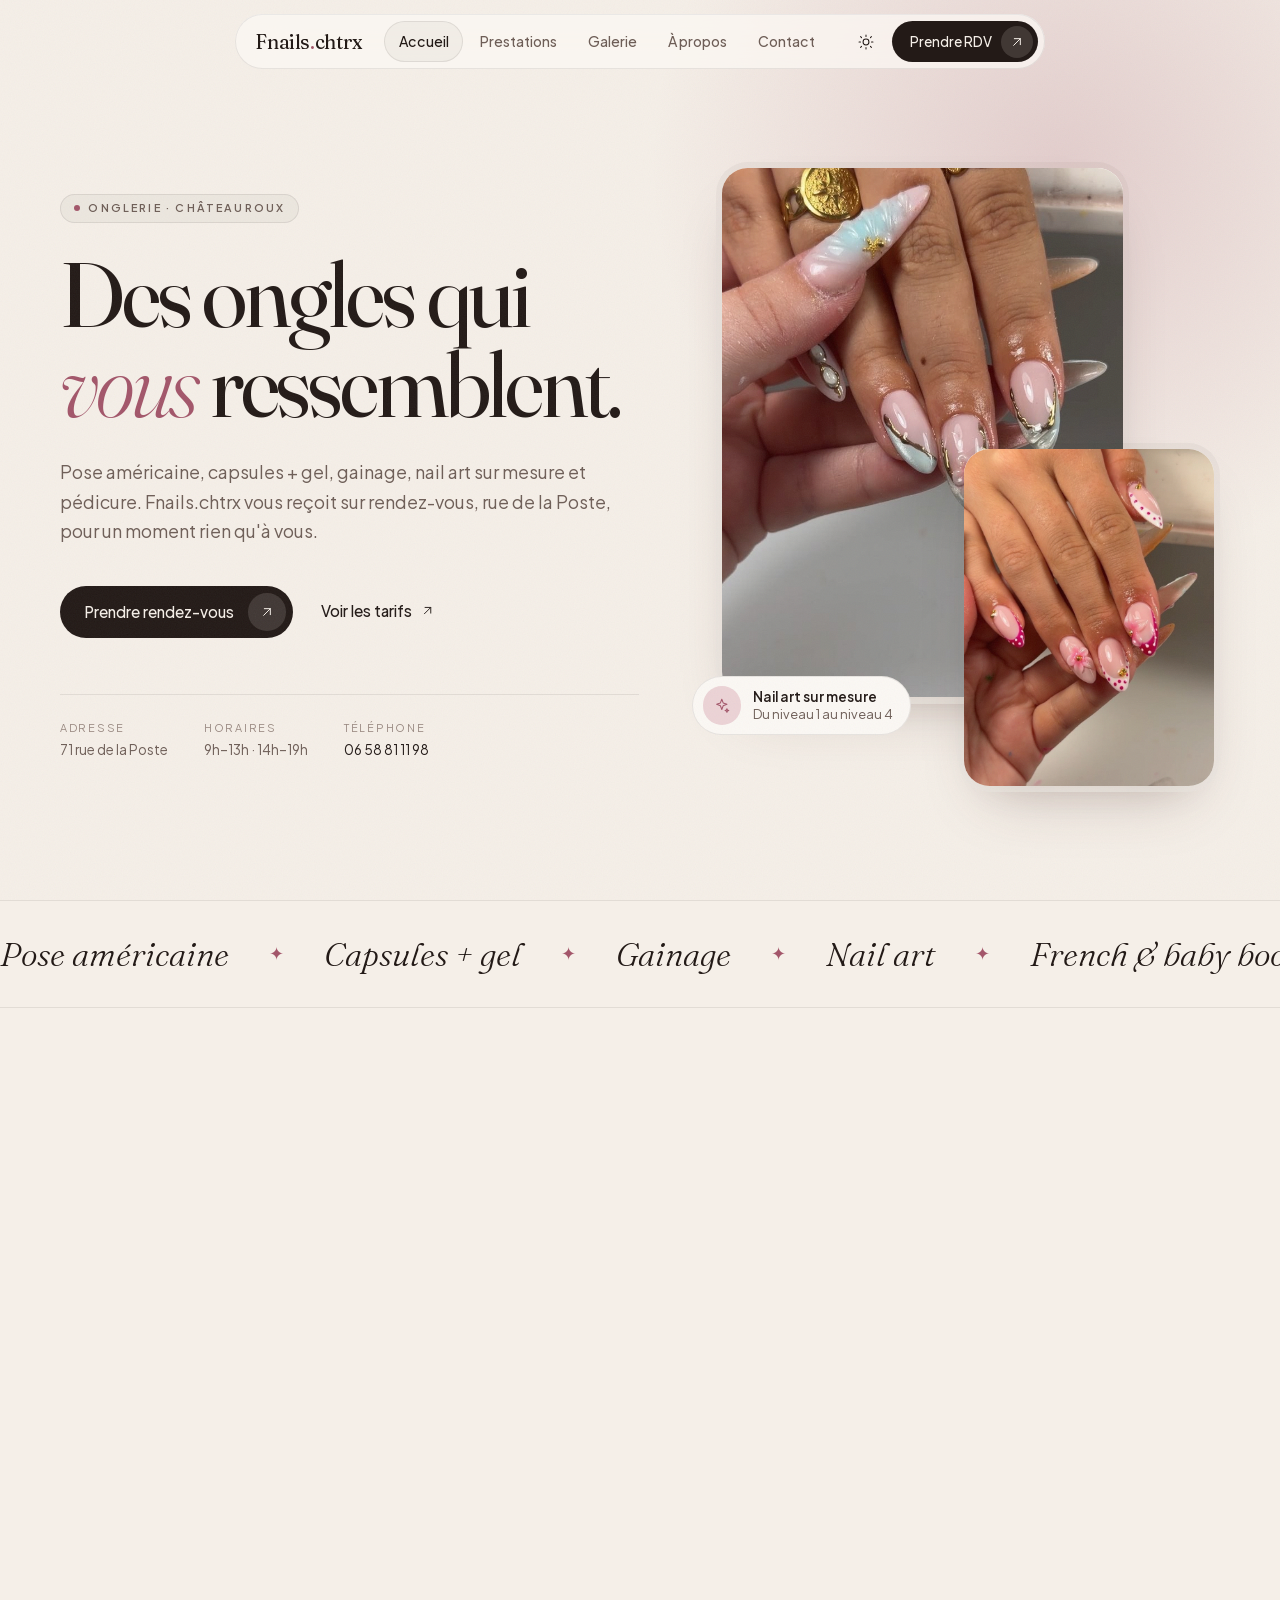
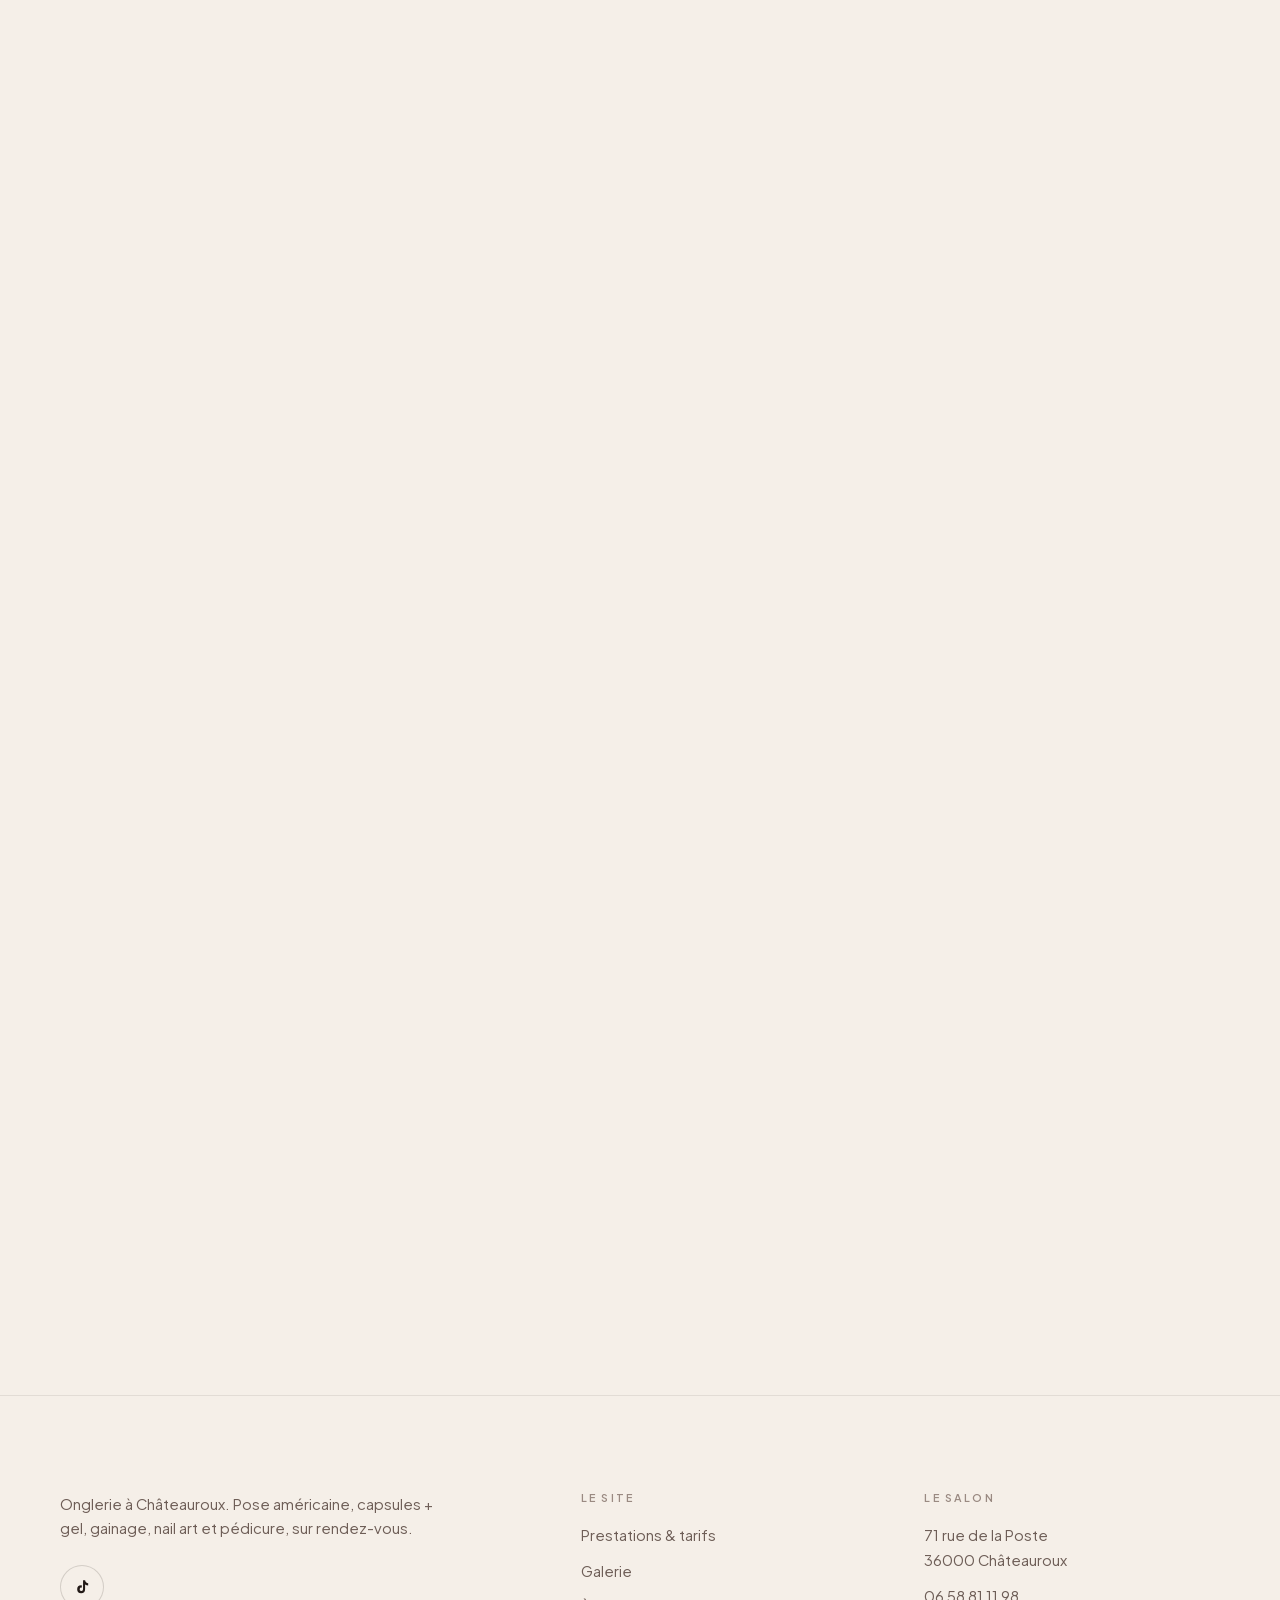
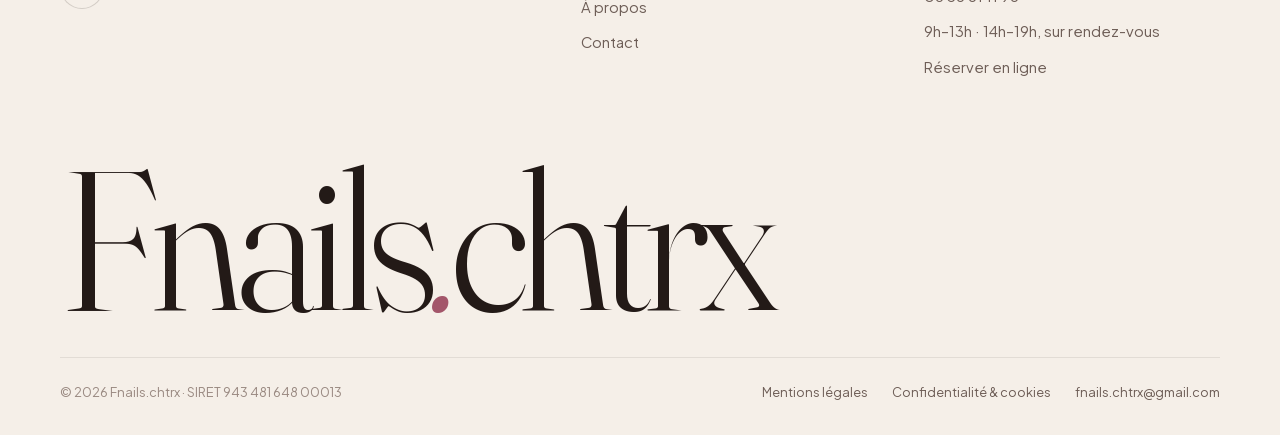
==== index.html @ f0ecb79e "Ajouter mentions légales complètes, confidentialité/cookies et sécurité Légal - Mentions légales ref" ====
<!DOCTYPE html>
<html lang="fr">
<head>
<meta charset="utf-8">
<meta http-equiv="Content-Security-Policy" content="default-src 'self'; script-src 'self'; style-src 'self'; style-src-attr 'unsafe-inline'; img-src 'self' data:; font-src 'self'; connect-src 'self' https://script.google.com https://script.googleusercontent.com; form-action 'self' mailto:; base-uri 'self'; object-src 'none'; upgrade-insecure-requests">
<meta name="referrer" content="strict-origin-when-cross-origin">
<meta name="viewport" content="width=device-width, initial-scale=1, viewport-fit=cover">
<title>Fnails.chtrx · Onglerie à Châteauroux</title>
<meta name="description" content="Onglerie à Châteauroux : pose américaine, capsules + gel, gainage, nail art sur mesure et pédicure. Sur rendez-vous, 71 rue de la Poste.">
<meta property="og:type" content="website">
<meta property="og:site_name" content="Fnails.chtrx">
<meta property="og:title" content="Fnails.chtrx · Onglerie à Châteauroux">
<meta property="og:description" content="Onglerie à Châteauroux : pose américaine, capsules + gel, gainage, nail art sur mesure et pédicure. Sur rendez-vous, 71 rue de la Poste.">
<meta property="og:image" content="assets/img/nail-art-dore-marbre.jpg">
<meta name="theme-color" content="#f5efe8">
<link rel="icon" href="data:image/svg+xml,%3Csvg xmlns='http://www.w3.org/2000/svg' viewBox='0 0 64 64'%3E%3Crect width='64' height='64' rx='18' fill='%23231a17'/%3E%3Ctext x='50%25' y='54%25' text-anchor='middle' dominant-baseline='middle' font-family='Georgia,serif' font-style='italic' font-size='40' fill='%23f5efe8'%3Ef%3C/text%3E%3Ccircle cx='47' cy='46' r='4' fill='%23e3a4b2'/%3E%3C/svg%3E">
<script src="assets/js/theme.js?v=5"></script>
<link rel="preload" href="assets/fonts/fraunces.woff2" as="font" type="font/woff2" crossorigin>
<link rel="preload" href="assets/fonts/plus-jakarta-sans.woff2" as="font" type="font/woff2" crossorigin>
<link rel="stylesheet" href="assets/css/style.css?v=5">
</head>
<body>

<a class="lien-evitement" href="#contenu">Aller au contenu principal</a>

<header class="entete">
  <div class="ilot">
    <a class="marque" href="index.html" aria-label="Fnails.chtrx, accueil">Fnails<span class="marque__point">.</span>chtrx</a>
    <nav class="nav" aria-label="Navigation principale">
      <ul class="nav__liste">
        <li><a class="nav__lien" href="index.html" aria-current="page">Accueil</a></li>
        <li><a class="nav__lien" href="prestations.html">Prestations</a></li>
        <li><a class="nav__lien" href="galerie.html">Galerie</a></li>
        <li><a class="nav__lien" href="a-propos.html">À propos</a></li>
        <li><a class="nav__lien" href="contact.html">Contact</a></li>
      </ul>
    </nav>
    <div class="ilot__actions">
      <button type="button" class="bouton-icone bouton-theme" data-action="theme" aria-label="Activer le mode sombre" aria-pressed="false">
        <svg class="icone-soleil" viewBox="0 0 24 24" fill="none" stroke="currentColor" stroke-width="1.4" stroke-linecap="round" stroke-linejoin="round" aria-hidden="true"><circle cx="12" cy="12" r="4"/><path d="M12 2.5v2M12 19.5v2M4.6 4.6l1.4 1.4M18 18l1.4 1.4M2.5 12h2M19.5 12h2M4.6 19.4 6 18M18 6l1.4-1.4"/></svg>
        <svg class="icone-lune" viewBox="0 0 24 24" fill="none" stroke="currentColor" stroke-width="1.4" stroke-linecap="round" stroke-linejoin="round" aria-hidden="true"><path d="M20.5 13.2A8.5 8.5 0 1 1 10.8 3.5a6.6 6.6 0 0 0 9.7 9.7z"/></svg>
      </button>
      <a class="btn btn--petit entete__cta" href="contact.html#rdv"><span class="btn__texte">Prendre RDV</span><span class="btn__icone"><svg viewBox="0 0 24 24" fill="none" stroke="currentColor" stroke-width="1.5" stroke-linecap="round" stroke-linejoin="round" aria-hidden="true"><path d="M7 17 17 7M8 7h9v9"/></svg></span></a>
      <button type="button" class="bouton-icone bouton-menu" data-action="menu" aria-expanded="false" aria-controls="menu" aria-label="Ouvrir le menu">
        <span class="bouton-menu__barre"></span>
        <span class="bouton-menu__barre"></span>
      </button>
    </div>
  </div>
</header>

<div class="menu" id="menu" aria-label="Menu">
  <ul class="menu__liste">
    <li><a class="menu__lien" href="index.html" aria-current="page"><span>01</span>Accueil</a></li>
    <li><a class="menu__lien" href="prestations.html"><span>02</span>Prestations</a></li>
    <li><a class="menu__lien" href="galerie.html"><span>03</span>Galerie</a></li>
    <li><a class="menu__lien" href="a-propos.html"><span>04</span>À propos</a></li>
    <li><a class="menu__lien" href="contact.html"><span>05</span>Contact</a></li>
  </ul>
  <div class="menu__pied">
    <div>71 rue de la Poste, Châteauroux<br><a href="tel:+33658811198">06 58 81 11 98</a></div>
    <a class="btn btn--petit" href="contact.html#rdv"><span class="btn__texte">Prendre rendez-vous</span><span class="btn__icone"><svg viewBox="0 0 24 24" fill="none" stroke="currentColor" stroke-width="1.5" stroke-linecap="round" stroke-linejoin="round" aria-hidden="true"><path d="M7 17 17 7M8 7h9v9"/></svg></span></a>
  </div>
</div>

<main id="contenu">

<section class="heros">
  <div class="conteneur heros__grille">
    <div class="heros__texte">
      <span class="surtitre reveal">Onglerie · Châteauroux</span>
      <h1 class="reveal" style="--delai:0.08s">Des ongles qui <em>vous</em> ressemblent.</h1>
      <p class="reveal" style="--delai:0.16s">
        Pose américaine, capsules + gel, gainage, nail art sur mesure et pédicure.
        Fnails.chtrx vous reçoit sur rendez-vous, rue de la Poste, pour un moment rien qu'à vous.
      </p>
      <div class="actions reveal" style="--delai:0.24s">
        <a class="btn" href="contact.html#rdv"><span class="btn__texte">Prendre rendez-vous</span><span class="btn__icone"><svg viewBox="0 0 24 24" fill="none" stroke="currentColor" stroke-width="1.5" stroke-linecap="round" stroke-linejoin="round" aria-hidden="true"><path d="M7 17 17 7M8 7h9v9"/></svg></span></a>
        <a class="lien-fleche" href="prestations.html">Voir les tarifs <svg viewBox="0 0 24 24" fill="none" stroke="currentColor" stroke-width="1.5" stroke-linecap="round" stroke-linejoin="round" aria-hidden="true"><path d="M7 17 17 7M8 7h9v9"/></svg></a>
      </div>
      <ul class="heros__infos reveal" style="--delai:0.32s">
        <li><span>Adresse</span>71 rue de la Poste</li>
        <li><span>Horaires</span>9h–13h · 14h–19h</li>
        <li><span>Téléphone</span><a href="tel:+33658811198">06 58 81 11 98</a></li>
      </ul>
    </div>

    <div class="cascade">
      <figure class="cascade__photo cascade__photo--1 coque reveal" style="--delai:0.2s">
        <div class="noyau"><img src="assets/img/nail-art-dore-marbre.jpg" alt="Nail art effet marbre doré et fleur rose" fetchpriority="high"></div>
      </figure>
      <figure class="cascade__photo cascade__photo--2 coque reveal" style="--delai:0.35s">
        <div class="noyau"><img src="assets/img/nail-art-rose-pois-fleur.jpg" alt="Nail art rose fuchsia, pois et fleur 3D"></div>
      </figure>
      <div class="cascade__etiquette reveal" style="--delai:0.5s">
        <span class="cascade__pastille"><svg viewBox="0 0 24 24" fill="none" stroke="currentColor" stroke-width="1.4" stroke-linecap="round" stroke-linejoin="round" aria-hidden="true"><path d="M12 3l1.9 5.1L19 10l-5.1 1.9L12 17l-1.9-5.1L5 10l5.1-1.9z"/><path d="M19 16l.7 1.8 1.8.7-1.8.7L19 21l-.7-1.8-1.8-.7 1.8-.7z"/></svg></span>
        <span><strong>Nail art sur mesure</strong>Du niveau 1 au niveau 4</span>
      </div>
    </div>
  </div>
</section>

<div class="defilant" aria-hidden="true">
  <div class="defilant__piste">
    <ul><li>Pose américaine</li><li>Capsules + gel</li><li>Gainage</li><li>Nail art</li><li>French &amp; baby boomer</li><li>Pédicure</li></ul>
    <ul><li>Pose américaine</li><li>Capsules + gel</li><li>Gainage</li><li>Nail art</li><li>French &amp; baby boomer</li><li>Pédicure</li></ul>
  </div>
</div>

<section class="section">
  <div class="conteneur">
    <div class="entete-section">
      <div class="reveal">
        <span class="surtitre">Savoir-faire</span>
        <h2>Ce que je <em>propose</em></h2>
      </div>
      <div class="reveal" style="--delai:0.1s">
        <p>Un accompagnement personnalisé pour des ongles sains, et une pose pensée pour votre quotidien.</p>
        <a class="lien-fleche" href="prestations.html">Les 17 prestations et tarifs <svg viewBox="0 0 24 24" fill="none" stroke="currentColor" stroke-width="1.5" stroke-linecap="round" stroke-linejoin="round" aria-hidden="true"><path d="M7 17 17 7M8 7h9v9"/></svg></a>
      </div>
    </div>

    <div class="bento">
      <div class="coque bento__grand reveal">
        <div class="noyau tuile tuile--photo">
          <img src="assets/img/nail-art-dore-fleurs.jpg" alt="Pose capsules nail art fleurs 3D et dorures" loading="lazy">
          <div class="tuile__contenu">
            <div class="tuile__haut"><span class="tuile__num">01</span><span class="tuile__prix">dès 40 €</span></div>
            <h3>Capsules + gel</h3>
            <p>Une pose durable et brillante, personnalisable en longueur et en forme.</p>
          </div>
        </div>
      </div>
      <div class="coque bento__moyen reveal">
        <div class="noyau tuile tuile--mixte">
          <div class="tuile__texte">
            <div class="tuile__haut"><span class="tuile__num">02</span><span class="tuile__prix">dès 35 €</span></div>
            <h3>Pose américaine</h3>
            <p>Un renfort discret et naturel qui fortifie l'ongle tout en gardant du volume.</p>
          </div>
          <span class="tuile__vignette"><img src="assets/img/vernis-nude.jpg" alt="Pose américaine couleur nude sur ongles carrés" loading="lazy"></span>
        </div>
      </div>
      <div class="coque bento__moyen reveal">
        <div class="noyau tuile tuile--mixte">
          <div class="tuile__texte">
            <div class="tuile__haut"><span class="tuile__num">03</span><span class="tuile__prix">dès 45 €</span></div>
            <h3>Nail art</h3>
            <p>Décors, strass, dégradés, fleurs 3D, effets miroir : votre style, sur mesure.</p>
          </div>
          <span class="tuile__vignette"><img src="assets/img/nail-art-fleurs-orange-jaune.jpg" alt="Nail art fleurs 3D orange et jaune" loading="lazy"></span>
        </div>
      </div>
      <div class="coque  reveal">
        <div class="noyau tuile">
          <div class="tuile__haut"><span class="tuile__num">04</span><span class="tuile__prix">dès 40 €</span></div>
          <h3>Gainage &amp; renfort</h3>
          <p>Fortifiez vos ongles naturels, en couleur unie ou en french.</p>
        </div>
      </div>
      <div class="coque  reveal">
        <div class="noyau tuile">
          <div class="tuile__haut"><span class="tuile__num">05</span><span class="tuile__prix">dès 30 €</span></div>
          <h3>Pédicure</h3>
          <p>Couleur unie ou french, pour des pieds prêts en toute saison.</p>
        </div>
      </div>
      <a class="coque reveal" href="contact.html#rdv">
        <div class="noyau tuile tuile--sombre">
          <div class="tuile__haut"><span class="tuile__num">06</span><span class="tuile__fleche"><svg viewBox="0 0 24 24" fill="none" stroke="currentColor" stroke-width="1.5" stroke-linecap="round" stroke-linejoin="round" aria-hidden="true"><path d="M7 17 17 7M8 7h9v9"/></svg></span></div>
          <h3>Réserver en ligne</h3>
          <p>Choisissez votre prestation et votre créneau en quelques clics.</p>
        </div>
      </a>
    </div>
  </div>
</section>

<section class="section section--teinte">
  <div class="conteneur realisations">
    <div class="realisations__texte">
      <span class="surtitre reveal">Réalisations</span>
      <h2 class="reveal" style="--delai:0.08s">Un aperçu du <em>travail</em></h2>
      <p class="reveal" style="--delai:0.16s">Les dernières poses réalisées au salon. Faites glisser les photos, ou retrouvez tout le reste dans la galerie.</p>
      <div class="compteur reveal" style="--delai:0.2s"><strong>17</strong><span>prestations à la carte</span></div>
      <div class="reveal" style="--delai:0.24s"><a class="btn btn--clair" href="galerie.html"><span class="btn__texte">Voir la galerie</span><span class="btn__icone"><svg viewBox="0 0 24 24" fill="none" stroke="currentColor" stroke-width="1.5" stroke-linecap="round" stroke-linejoin="round" aria-hidden="true"><path d="M7 17 17 7M8 7h9v9"/></svg></span></a></div>
    </div>
    <div class="diaporama reveal" data-diaporama>
      <div class="coque">
        <div class="noyau diaporama__cadre">
          <div class="diaporama__piste" data-piste-diapo>
          <div class="diaporama__slide" aria-hidden="true">
            <img src="assets/img/nail-art-rose-pois-fleur.jpg" alt="">
          </div>
          <div class="diaporama__slide">
            <img src="assets/img/nail-art-rouge-zebre.jpg" alt="Nail art rouge et zébré avec strass et chaîne dorée" loading="lazy">
          </div>
          <div class="diaporama__slide">
            <img src="assets/img/nail-art-fleur-jaune.jpg" alt="French pointillée noire avec fleur jaune en relief" loading="lazy">
          </div>
          <div class="diaporama__slide">
            <img src="assets/img/french-rose-fluo.jpg" alt="French colorée rose fluo sur ongles amande" loading="lazy">
          </div>
          <div class="diaporama__slide">
            <img src="assets/img/nail-art-dore-fleurs.jpg" alt="Pose capsules nail art fleurs 3D et dorures" loading="lazy">
          </div>
          <div class="diaporama__slide">
            <img src="assets/img/nail-art-fleurs-orange-jaune.jpg" alt="Nail art fleurs 3D orange et jaune" loading="lazy">
          </div>
          <div class="diaporama__slide">
            <img src="assets/img/nail-art-bleu-pois-fleur.jpg" alt="Nail art french bleu, pois et fleur 3D" loading="lazy">
          </div>
          <div class="diaporama__slide">
            <img src="assets/img/nail-art-dore-marbre.jpg" alt="Nail art effet marbre doré et fleur rose" loading="lazy">
          </div>
          <div class="diaporama__slide">
            <img src="assets/img/nail-art-rose-pois-fleur.jpg" alt="Nail art rose fuchsia, pois et fleur 3D" loading="lazy">
          </div>
          <div class="diaporama__slide" aria-hidden="true">
            <img src="assets/img/nail-art-rouge-zebre.jpg" alt="">
          </div>
          </div>
          <button type="button" class="diaporama__fleche carrousel-fleche--prec" data-action="diapo-prec" aria-label="Photo précédente">
            <svg viewBox="0 0 24 24" fill="none" stroke="currentColor" stroke-width="1.5" stroke-linecap="round" stroke-linejoin="round" aria-hidden="true"><path d="M15 6l-6 6 6 6"/></svg>
          </button>
          <button type="button" class="diaporama__fleche carrousel-fleche--suiv" data-action="diapo-suiv" aria-label="Photo suivante">
            <svg viewBox="0 0 24 24" fill="none" stroke="currentColor" stroke-width="1.5" stroke-linecap="round" stroke-linejoin="round" aria-hidden="true"><path d="M9 6l6 6-6 6"/></svg>
          </button>
        </div>
      </div>
      <div class="diaporama__points" data-points aria-label="Choisir une photo">
        <button type="button" data-index="0" aria-label="Photo 1"></button>
        <button type="button" data-index="1" aria-label="Photo 2"></button>
        <button type="button" data-index="2" aria-label="Photo 3"></button>
        <button type="button" data-index="3" aria-label="Photo 4"></button>
        <button type="button" data-index="4" aria-label="Photo 5"></button>
        <button type="button" data-index="5" aria-label="Photo 6"></button>
        <button type="button" data-index="6" aria-label="Photo 7"></button>
        <button type="button" data-index="7" aria-label="Photo 8"></button>
      </div>
    </div>
  </div>
</section>

<section class="section">
  <div class="conteneur duo">
    <div class="duo__photos">
      <div class="coque reveal"><div class="noyau"><img src="assets/img/salon-miroir-neon.jpg" alt="Espace d'accueil du salon avec grand miroir doré et néon rose" loading="lazy"></div></div>
      <div class="coque reveal" style="--delai:0.15s"><div class="noyau"><img src="assets/img/salon-poste-manucure.jpg" alt="Poste de manucure du salon Fnails.chtrx" loading="lazy"></div></div>
    </div>
    <div>
      <span class="surtitre reveal">Le salon</span>
      <h2 class="reveal" style="--delai:0.08s">Un cocon, <em>rue de la Poste</em></h2>
      <p class="reveal" style="--delai:0.16s">
        Fauteuils moelleux, lumière douce et néon rose : le salon est pensé pour que vous
        vous posiez vraiment. Chaque rendez-vous commence par un échange pour choisir la pose
        la plus adaptée à vos ongles et à votre rythme.
      </p>
      <ul class="fiche reveal" style="--delai:0.22s">
        <li><span>Adresse</span>71 rue de la Poste, 36000 Châteauroux</li>
        <li><span>Horaires</span>9h–13h et 14h–19h, sur rendez-vous</li>
        <li><span>Téléphone</span><a href="tel:+33658811198">06 58 81 11 98</a></li>
        <li><span>Réseaux</span><a href="https://www.tiktok.com/@fnails.chtrx_" target="_blank" rel="noopener noreferrer">TikTok @fnails.chtrx_</a></li>
      </ul>
      <div class="reveal" style="--delai:0.28s"><a class="lien-fleche" href="a-propos.html">En savoir plus sur le salon <svg viewBox="0 0 24 24" fill="none" stroke="currentColor" stroke-width="1.5" stroke-linecap="round" stroke-linejoin="round" aria-hidden="true"><path d="M7 17 17 7M8 7h9v9"/></svg></a></div>
    </div>
  </div>
</section>

<section class="section section--serree">
  <div class="conteneur">
    <div class="appel coque reveal">
      <div class="noyau">
        <div>
          <h2>Envie de <em>nouveaux</em> ongles ?</h2>
          <p>Réservez votre créneau en ligne, ou écrivez-moi sur Instagram et TikTok.</p>
        </div>
        <div class="actions">
          <a class="btn btn--sur-sombre" href="contact.html#rdv"><span class="btn__texte">Prendre rendez-vous</span><span class="btn__icone"><svg viewBox="0 0 24 24" fill="none" stroke="currentColor" stroke-width="1.5" stroke-linecap="round" stroke-linejoin="round" aria-hidden="true"><path d="M7 17 17 7M8 7h9v9"/></svg></span></a>
        </div>
      </div>
    </div>
  </div>
</section>

</main>

<footer class="pied">
  <div class="conteneur">
    <div class="pied__grille">
      <div>
        <p>Onglerie à Châteauroux. Pose américaine, capsules + gel, gainage, nail art et pédicure, sur rendez-vous.</p>
        <div class="pied__reseaux">
          <a href="https://www.tiktok.com/@fnails.chtrx_" target="_blank" rel="noopener noreferrer" aria-label="TikTok Fnails.chtrx"><svg viewBox="0 0 24 24" fill="currentColor" aria-hidden="true"><path d="M16.5 3c.4 2.2 1.9 3.9 4.2 4.2v3c-1.5 0-3-.4-4.2-1.2v6.4a5.4 5.4 0 1 1-5.4-5.4c.3 0 .6 0 .9.1v3.1a2.3 2.3 0 1 0 1.7 2.2V3h2.8z"/></svg></a>
        </div>
      </div>
      <div>
        <h2>Le site</h2>
        <ul>
          <li><a href="prestations.html">Prestations &amp; tarifs</a></li>
          <li><a href="galerie.html">Galerie</a></li>
          <li><a href="a-propos.html">À propos</a></li>
          <li><a href="contact.html">Contact</a></li>
        </ul>
      </div>
      <div>
        <h2>Le salon</h2>
        <ul>
          <li>71 rue de la Poste<br>36000 Châteauroux</li>
          <li><a href="tel:+33658811198">06 58 81 11 98</a></li>
          <li>9h–13h · 14h–19h, sur rendez-vous</li>
          <li><a href="contact.html#rdv">Réserver en ligne</a></li>
        </ul>
      </div>
    </div>
    <p class="pied__signature" aria-hidden="true">Fnails<em>.</em>chtrx</p>
    <div class="pied__bas">
      <span>© <span data-annee>2026</span> Fnails.chtrx · SIRET 943 481 648 00013</span>
      <ul>
        <li><a href="mentions-legales.html">Mentions légales</a></li>
        <li><a href="politique-de-confidentialite.html">Confidentialité &amp; cookies</a></li>
        <li><a href="mailto:fnails.chtrx@gmail.com">fnails.chtrx@gmail.com</a></li>
      </ul>
    </div>
  </div>
</footer>

<script src="assets/js/app.js?v=5" defer></script>
</body>
</html>
---- assets/css/style.css ----
/* ===== Fnails.chtrx — Onglerie à Châteauroux =====
   Direction : luxe éditorial. Crème chaud / expresso, un seul accent rose poudré,
   serif Fraunces pour les titres, Plus Jakarta Sans pour le texte. */

/* Polices hébergées sur le site (licence OFL, voir assets/fonts/) :
   aucune requête vers Google au chargement, donc pas de transfert de
   l'adresse IP des visiteuses. */
@font-face {
  font-family: "Fraunces";
  font-style: normal;
  font-weight: 300 500;
  font-display: swap;
  src: url("../fonts/fraunces.woff2") format("woff2");
}
@font-face {
  font-family: "Fraunces";
  font-style: italic;
  font-weight: 300 500;
  font-display: swap;
  src: url("../fonts/fraunces-italique.woff2") format("woff2");
}
@font-face {
  font-family: "Plus Jakarta Sans";
  font-style: normal;
  font-weight: 400 600;
  font-display: swap;
  src: url("../fonts/plus-jakarta-sans.woff2") format("woff2");
}

:root {
  color-scheme: light;
  --fond: #f5efe8;
  --fond-2: #ede4da;
  --surface: #fbf8f4;
  --encre: #231a17;
  --encre-douce: #6e5e57;
  --encre-pale: #9a8a82;
  --accent: #a3566a;
  --accent-doux: #ecd3d6;
  --sur-encre: #f5efe8;
  --ligne: rgba(35, 26, 23, 0.09);
  --ligne-forte: rgba(35, 26, 23, 0.16);
  --coque: rgba(35, 26, 23, 0.04);
  --reflet: inset 0 1px 1px rgba(255, 255, 255, 0.7);
  --ombre: 0 30px 60px -32px rgba(74, 44, 36, 0.28);
  --ombre-douce: 0 18px 40px -28px rgba(74, 44, 36, 0.22);
  --verre: rgba(251, 248, 244, 0.72);

  --police-titre: "Fraunces", "Iowan Old Style", Georgia, serif;
  --police-texte: "Plus Jakarta Sans", -apple-system, BlinkMacSystemFont, "Segoe UI", sans-serif;

  --ease: cubic-bezier(0.32, 0.72, 0, 1);
  --ressort: cubic-bezier(0.34, 1.36, 0.64, 1);

  --rayon-xl: 2rem;
  --rayon-l: 1.5rem;
  --rayon-m: 1rem;
  --bezel: 0.4rem;

  --z-grain: 80;
  --z-menu: 90;
  --z-nav: 100;
  --z-evitement: 120;

  --gouttiere: clamp(1rem, 4vw, 2.5rem);
}

:root[data-mode="dark"] {
  color-scheme: dark;
  --fond: #15100e;
  --fond-2: #1c1512;
  --surface: #221a17;
  --encre: #f3eae4;
  --encre-douce: #b9a8a0;
  --encre-pale: #86766f;
  --accent: #e3a4b2;
  --accent-doux: #3b262b;
  --sur-encre: #15100e;
  --ligne: rgba(255, 240, 235, 0.08);
  --ligne-forte: rgba(255, 240, 235, 0.16);
  --coque: rgba(255, 240, 235, 0.04);
  --reflet: inset 0 1px 1px rgba(255, 255, 255, 0.06);
  --ombre: 0 30px 60px -30px rgba(0, 0, 0, 0.7);
  --ombre-douce: 0 18px 40px -26px rgba(0, 0, 0, 0.6);
  --verre: rgba(28, 21, 18, 0.7);
}

/* ===== Base ===== */
*, *::before, *::after { box-sizing: border-box; }

html { scroll-behavior: smooth; -webkit-text-size-adjust: 100%; }

body {
  margin: 0;
  font-family: var(--police-texte);
  font-size: 1rem;
  line-height: 1.65;
  color: var(--encre);
  background: var(--fond);
  -webkit-font-smoothing: antialiased;
  overflow-x: hidden;
}

/* Grain papier, fixe et non cliquable */
body::after {
  content: "";
  position: fixed;
  inset: 0;
  z-index: var(--z-grain);
  pointer-events: none;
  opacity: 0.05;
  background-image: url("data:image/svg+xml,%3Csvg xmlns='http://www.w3.org/2000/svg' width='160' height='160'%3E%3Cfilter id='n'%3E%3CfeTurbulence type='fractalNoise' baseFrequency='0.85' numOctaves='3' stitchTiles='stitch'/%3E%3C/filter%3E%3Crect width='100%25' height='100%25' filter='url(%23n)'/%3E%3C/svg%3E");
}

body.menu-ouvert { overflow: hidden; }

img { max-width: 100%; display: block; }
a { color: inherit; }
::selection { background: var(--accent); color: var(--sur-encre); }

:focus-visible {
  outline: 2px solid var(--accent);
  outline-offset: 3px;
  border-radius: 6px;
}

.conteneur {
  width: 100%;
  max-width: 1240px;
  margin: 0 auto;
  padding: 0 var(--gouttiere);
}

h1, h2, h3, h4 {
  font-family: var(--police-titre);
  font-weight: 400;
  font-optical-sizing: auto;
  line-height: 1.05;
  letter-spacing: -0.02em;
  margin: 0 0 0.5em;
  color: var(--encre);
  text-wrap: balance;
}
h1 { font-size: clamp(2.8rem, 7.2vw, 6.2rem); letter-spacing: -0.035em; line-height: 0.98; }
h2 { font-size: clamp(2.1rem, 4.6vw, 3.8rem); letter-spacing: -0.03em; }
h3 { font-size: clamp(1.35rem, 2vw, 1.7rem); }
h1 em, h2 em, h3 em { font-style: italic; color: var(--accent); font-weight: 300; }

p { margin: 0 0 1em; color: var(--encre-douce); max-width: 62ch; text-wrap: pretty; }
strong { font-weight: 600; color: var(--encre); }

.surtitre {
  display: inline-flex;
  align-items: center;
  gap: 0.55rem;
  padding: 0.35rem 0.85rem;
  margin-bottom: 1.6rem;
  border-radius: 999px;
  background: var(--coque);
  box-shadow: inset 0 0 0 1px var(--ligne);
  font-size: 0.68rem;
  font-weight: 600;
  letter-spacing: 0.2em;
  text-transform: uppercase;
  color: var(--encre-douce);
}
.surtitre::before {
  content: "";
  width: 6px;
  height: 6px;
  border-radius: 50%;
  background: var(--accent);
}

.lien-evitement {
  position: fixed;
  left: 1rem;
  top: 1rem;
  z-index: var(--z-evitement);
  padding: 0.75rem 1.25rem;
  border-radius: 999px;
  background: var(--encre);
  color: var(--sur-encre);
  transform: translateY(-200%);
  transition: transform 0.4s var(--ease);
}
.lien-evitement:focus { transform: translateY(0); }

/* ===== Double contour (coque + noyau) ===== */
.coque {
  padding: var(--bezel);
  border-radius: var(--rayon-xl);
  background: var(--coque);
  box-shadow: inset 0 0 0 1px var(--ligne);
}
.noyau {
  height: 100%;
  border-radius: calc(var(--rayon-xl) - var(--bezel));
  background: var(--surface);
  box-shadow: var(--reflet), var(--ombre-douce);
  overflow: hidden;
}

/* ===== Boutons ===== */
.btn {
  --btn-fond: var(--encre);
  --btn-texte: var(--sur-encre);
  display: inline-flex;
  align-items: center;
  gap: 0.9rem;
  padding: 0.45rem 0.45rem 0.45rem 1.5rem;
  min-height: 3.25rem;
  border: 0;
  border-radius: 999px;
  background: var(--btn-fond);
  color: var(--btn-texte);
  font: 500 0.95rem/1 var(--police-texte);
  text-decoration: none;
  white-space: nowrap;
  cursor: pointer;
  transition: transform 0.5s var(--ease), background-color 0.4s var(--ease), box-shadow 0.5s var(--ease);
}
.btn:hover { box-shadow: var(--ombre); }
.btn:active { transform: scale(0.98); }
.btn__icone {
  display: inline-flex;
  align-items: center;
  justify-content: center;
  width: 2.35rem;
  height: 2.35rem;
  border-radius: 50%;
  background: color-mix(in srgb, var(--btn-texte) 14%, transparent);
  transition: transform 0.5s var(--ressort), background-color 0.4s var(--ease);
}
.btn__icone svg { width: 1rem; height: 1rem; }
.btn:hover .btn__icone {
  transform: translate(3px, -1px) scale(1.06);
  background: var(--accent);
  color: var(--sur-encre);
}
.btn--clair {
  --btn-fond: var(--surface);
  --btn-texte: var(--encre);
  box-shadow: inset 0 0 0 1px var(--ligne);
}
.btn--sur-sombre {
  --btn-fond: var(--sur-encre);
  --btn-texte: var(--encre);
}
.btn--petit { min-height: 2.6rem; padding: 0.3rem 0.3rem 0.3rem 1.1rem; font-size: 0.85rem; gap: 0.6rem; }
.btn--petit .btn__icone { width: 2rem; height: 2rem; }
.btn--simple { padding: 0 1.5rem; }
button.btn[disabled] { opacity: 0.6; cursor: progress; }

.lien-fleche {
  display: inline-flex;
  align-items: center;
  gap: 0.5rem;
  font-weight: 500;
  font-size: 0.95rem;
  text-decoration: none;
  color: var(--encre);
  background: linear-gradient(currentColor, currentColor) 0 100% / 0 1px no-repeat;
  padding-bottom: 2px;
  transition: background-size 0.5s var(--ease), color 0.3s var(--ease);
}
.lien-fleche svg { width: 0.95rem; height: 0.95rem; transition: transform 0.5s var(--ressort); }
.lien-fleche:hover { background-size: 100% 1px; color: var(--accent); }
.lien-fleche:hover svg { transform: translate(3px, -2px); }

.actions { display: flex; flex-wrap: wrap; align-items: center; gap: 1rem 1.75rem; }

/* ===== Navigation îlot flottant ===== */
.entete {
  position: fixed;
  top: max(0.9rem, env(safe-area-inset-top));
  left: 0;
  right: 0;
  z-index: var(--z-nav);
  display: flex;
  justify-content: center;
  padding: 0 0.75rem;
  pointer-events: none;
}
.ilot {
  pointer-events: auto;
  display: flex;
  align-items: center;
  gap: 0.35rem;
  padding: 0.4rem 0.4rem 0.4rem 1.25rem;
  border-radius: 999px;
  background: var(--verre);
  -webkit-backdrop-filter: blur(22px) saturate(1.4);
  backdrop-filter: blur(22px) saturate(1.4);
  box-shadow: inset 0 0 0 1px var(--ligne), var(--reflet), var(--ombre-douce);
  transition: box-shadow 0.5s var(--ease), transform 0.6s var(--ease);
}
.marque {
  font-family: var(--police-titre);
  font-size: 1.25rem;
  letter-spacing: -0.02em;
  text-decoration: none;
  color: var(--encre);
  white-space: nowrap;
  margin-right: 1rem;
}
.marque__point { color: var(--accent); }

.nav__liste { display: flex; gap: 0.15rem; list-style: none; margin: 0; padding: 0; }
.nav__lien {
  position: relative;
  display: block;
  padding: 0.55rem 0.9rem;
  border-radius: 999px;
  font-size: 0.88rem;
  font-weight: 500;
  color: var(--encre-douce);
  text-decoration: none;
  transition: color 0.3s var(--ease), background-color 0.4s var(--ease);
}
.nav__lien:hover { color: var(--encre); background: var(--coque); }
.nav__lien[aria-current="page"] { color: var(--encre); background: var(--coque); box-shadow: inset 0 0 0 1px var(--ligne); }

.ilot__actions { display: flex; align-items: center; gap: 0.35rem; margin-left: 0.6rem; }

.bouton-icone {
  position: relative;
  display: inline-flex;
  align-items: center;
  justify-content: center;
  flex: none;
  width: 2.6rem;
  height: 2.6rem;
  border: 0;
  border-radius: 50%;
  background: transparent;
  color: var(--encre);
  cursor: pointer;
  transition: background-color 0.4s var(--ease), transform 0.5s var(--ease);
}
.bouton-icone:hover { background: var(--coque); }
.bouton-icone:active { transform: scale(0.94); }
.bouton-theme svg {
  position: absolute;
  top: 50%;
  left: 50%;
  width: 1.1rem;
  height: 1.1rem;
  transform: translate(-50%, -50%) rotate(0) scale(1);
  transition: transform 0.6s var(--ressort), opacity 0.35s var(--ease);
}
.bouton-theme .icone-lune { opacity: 0; transform: translate(-50%, -50%) rotate(-70deg) scale(0.4); }
:root[data-mode="dark"] .bouton-theme .icone-soleil { opacity: 0; transform: translate(-50%, -50%) rotate(70deg) scale(0.4); }
:root[data-mode="dark"] .bouton-theme .icone-lune { opacity: 1; transform: translate(-50%, -50%) rotate(0) scale(1); }

.bouton-menu { display: none; }
.bouton-menu__barre {
  position: absolute;
  left: 50%;
  top: 50%;
  width: 1.1rem;
  height: 1.5px;
  border-radius: 2px;
  background: currentColor;
  transition: transform 0.6s var(--ease);
}
.bouton-menu__barre:nth-child(1) { transform: translate(-50%, -4px); }
.bouton-menu__barre:nth-child(2) { transform: translate(-50%, 3px); }
.bouton-menu[aria-expanded="true"] .bouton-menu__barre:nth-child(1) { transform: translate(-50%, 0) rotate(45deg); }
.bouton-menu[aria-expanded="true"] .bouton-menu__barre:nth-child(2) { transform: translate(-50%, 0) rotate(-45deg); }

/* Menu plein écran (mobile) */
.menu {
  position: fixed;
  inset: 0;
  z-index: var(--z-menu);
  display: flex;
  flex-direction: column;
  justify-content: flex-end;
  padding: 7rem var(--gouttiere) max(2.5rem, env(safe-area-inset-bottom));
  background: var(--verre);
  -webkit-backdrop-filter: blur(40px) saturate(1.3);
  backdrop-filter: blur(40px) saturate(1.3);
  opacity: 0;
  visibility: hidden;
  transition: opacity 0.6s var(--ease), visibility 0s linear 0.6s;
}
.menu.ouvert { opacity: 1; visibility: visible; transition: opacity 0.6s var(--ease), visibility 0s; }
.menu__liste { list-style: none; margin: 0 0 2.5rem; padding: 0; }
.menu__liste li { overflow: hidden; }
.menu__lien {
  display: flex;
  align-items: baseline;
  gap: 1rem;
  padding: 0.3rem 0;
  font-family: var(--police-titre);
  font-size: clamp(2.4rem, 11vw, 3.6rem);
  line-height: 1.1;
  letter-spacing: -0.03em;
  color: var(--encre);
  text-decoration: none;
  transform: translateY(110%);
  transition: transform 0.8s var(--ease);
}
.menu__lien span { font-family: var(--police-texte); font-size: 0.75rem; color: var(--encre-pale); letter-spacing: 0.1em; }
.menu__lien[aria-current="page"] { font-style: italic; color: var(--accent); }
.menu.ouvert .menu__lien { transform: translateY(0); }
.menu.ouvert li:nth-child(1) .menu__lien { transition-delay: 0.08s; }
.menu.ouvert li:nth-child(2) .menu__lien { transition-delay: 0.13s; }
.menu.ouvert li:nth-child(3) .menu__lien { transition-delay: 0.18s; }
.menu.ouvert li:nth-child(4) .menu__lien { transition-delay: 0.23s; }
.menu.ouvert li:nth-child(5) .menu__lien { transition-delay: 0.28s; }
.menu__pied {
  display: flex;
  flex-wrap: wrap;
  justify-content: space-between;
  align-items: flex-end;
  gap: 1.25rem;
  padding-top: 1.5rem;
  border-top: 1px solid var(--ligne);
  font-size: 0.85rem;
  color: var(--encre-douce);
  opacity: 0;
  transform: translateY(16px);
  transition: opacity 0.6s var(--ease) 0.3s, transform 0.8s var(--ease) 0.3s;
}
.menu.ouvert .menu__pied { opacity: 1; transform: none; }
.menu__pied a { text-decoration: none; }

/* ===== Sections ===== */
.section { padding: clamp(5.5rem, 11vw, 10rem) 0 clamp(6rem, 12vw, 11rem); position: relative; }
.section--teinte { background: var(--fond-2); }
.section--serree { padding-top: clamp(3rem, 6vw, 5rem); }

.entete-section {
  display: grid;
  grid-template-columns: minmax(0, 1.4fr) minmax(0, 1fr);
  align-items: end;
  gap: 1.5rem 4rem;
  margin-bottom: clamp(3rem, 6vw, 5rem);
}
.entete-section h2 { margin: 0; }
.entete-section p { margin: 0 0 0.4rem; }

/* ===== Hero accueil ===== */
.heros {
  position: relative;
  min-height: 100dvh;
  display: flex;
  align-items: center;
  padding: clamp(7.5rem, 14vh, 10rem) 0 clamp(4rem, 8vh, 6rem);
  overflow: hidden;
}
.heros::before {
  content: "";
  position: absolute;
  width: 70vw;
  height: 70vw;
  max-width: 900px;
  max-height: 900px;
  right: -18vw;
  top: -22vw;
  border-radius: 50%;
  background: radial-gradient(circle, color-mix(in srgb, var(--accent) 22%, transparent), transparent 65%);
  pointer-events: none;
}
.heros__grille {
  position: relative;
  display: grid;
  grid-template-columns: minmax(0, 1.15fr) minmax(0, 1fr);
  align-items: center;
  gap: clamp(2.5rem, 6vw, 6rem);
}
.heros h1 { margin-bottom: 1.75rem; }
.heros__texte > p { font-size: clamp(1.05rem, 1.4vw, 1.2rem); margin-bottom: 2.5rem; }
.heros__infos {
  display: flex;
  flex-wrap: wrap;
  gap: 0.75rem 2.25rem;
  margin: 3.5rem 0 0;
  padding: 1.5rem 0 0;
  border-top: 1px solid var(--ligne);
  list-style: none;
  font-size: 0.85rem;
  color: var(--encre-douce);
}
.heros__infos li { display: flex; flex-direction: column; gap: 0.15rem; }
.heros__infos span { font-size: 0.68rem; letter-spacing: 0.16em; text-transform: uppercase; color: var(--encre-pale); }
.heros__infos a { text-decoration: none; color: var(--encre); }

/* Cascade de photos */
.cascade {
  position: relative;
  aspect-ratio: 4 / 5;
  width: 100%;
  max-width: 520px;
  justify-self: end;
}
.cascade__photo {
  position: absolute;
  margin: 0;
  box-shadow: var(--ombre);
}
.cascade__photo .noyau img { width: 100%; height: 100%; object-fit: cover; }
.cascade__photo--1 { inset: 0 18% 14% 0; transform: rotate(-2.5deg); }
.cascade__photo--2 { width: 52%; aspect-ratio: 3 / 4; right: 0; bottom: 0; transform: rotate(3deg); }
.cascade__etiquette {
  position: absolute;
  left: -1.5rem;
  bottom: 9%;
  display: flex;
  align-items: center;
  gap: 0.75rem;
  padding: 0.65rem 1.1rem 0.65rem 0.65rem;
  border-radius: 999px;
  background: var(--surface);
  box-shadow: inset 0 0 0 1px var(--ligne), var(--ombre);
  font-size: 0.8rem;
  line-height: 1.3;
  color: var(--encre-douce);
}
.cascade__etiquette strong { display: block; font-size: 0.85rem; }
.cascade__pastille {
  display: inline-flex;
  align-items: center;
  justify-content: center;
  width: 2.4rem;
  height: 2.4rem;
  border-radius: 50%;
  background: var(--accent-doux);
  color: var(--accent);
}
.cascade__pastille svg { width: 1.1rem; height: 1.1rem; }

/* ===== Bandeau défilant ===== */
.defilant {
  overflow: hidden;
  padding: 1.6rem 0;
  border-top: 1px solid var(--ligne);
  border-bottom: 1px solid var(--ligne);
}
.defilant__piste {
  display: flex;
  width: max-content;
  animation: defiler 42s linear infinite;
}
.defilant__piste ul { display: flex; list-style: none; margin: 0; padding: 0; }
.defilant__piste li {
  display: flex;
  align-items: center;
  gap: 2.5rem;
  padding-right: 2.5rem;
  font-family: var(--police-titre);
  font-size: clamp(1.4rem, 2.6vw, 2.1rem);
  font-style: italic;
  font-weight: 300;
  color: var(--encre);
  white-space: nowrap;
}
.defilant__piste li::after { content: "✦"; font-style: normal; font-size: 0.55em; color: var(--accent); }
@keyframes defiler { to { transform: translateX(-50%); } }

/* ===== Bento prestations ===== */
.bento {
  display: grid;
  grid-template-columns: repeat(12, minmax(0, 1fr));
  grid-auto-rows: minmax(15rem, auto);
  gap: 1rem;
}
.bento > * { grid-column: span 4; }
.bento__grand { grid-column: span 5; grid-row: span 2; }
.bento__moyen { grid-column: span 7; }
.tuile {
  display: flex;
  flex-direction: column;
  height: 100%;
  padding: clamp(1.5rem, 2.4vw, 2.1rem);
  text-decoration: none;
  color: inherit;
  position: relative;
}
.tuile h3 { margin: auto 0 0.55rem; }
.tuile p { margin: 0; font-size: 0.93rem; }
.tuile__haut { display: flex; justify-content: space-between; align-items: flex-start; gap: 1rem; margin-bottom: 2.5rem; }
.tuile__num { font-size: 0.72rem; letter-spacing: 0.18em; color: var(--encre-pale); }
.tuile__prix {
  padding: 0.35rem 0.75rem;
  border-radius: 999px;
  background: var(--fond);
  box-shadow: inset 0 0 0 1px var(--ligne);
  font-size: 0.8rem;
  font-weight: 500;
  font-variant-numeric: tabular-nums;
  white-space: nowrap;
}
/* Texte à gauche, petite photo portrait à droite */
.tuile--mixte { flex-direction: row; gap: clamp(1rem, 2vw, 1.75rem); }
.tuile__texte { flex: 1; min-width: 0; display: flex; flex-direction: column; }
.tuile--mixte .tuile__haut { margin-bottom: 1.5rem; }
.tuile__vignette {
  position: relative;
  flex: none;
  width: clamp(7.5rem, 30%, 11rem);
  min-height: 11rem;
  border-radius: calc(var(--rayon-xl) - var(--bezel) - 0.6rem);
  overflow: hidden;
  box-shadow: var(--ombre-douce);
}
/* L'image suit la taille de la vignette au lieu de l'agrandir */
.tuile__vignette img {
  position: absolute;
  inset: 0;
  width: 100%;
  height: 100%;
  object-fit: cover;
  transition: transform 1.2s var(--ease);
}
.coque:hover .tuile__vignette img { transform: scale(1.04); }
.tuile--photo { padding: 0; color: #fbf6f2; }
.tuile--photo img {
  position: absolute;
  inset: 0;
  width: 100%;
  height: 100%;
  object-fit: cover;
  object-position: center 40%;
  transition: transform 1.2s var(--ease);
}
.tuile--photo::after {
  content: "";
  position: absolute;
  inset: 0;
  background: linear-gradient(180deg, rgba(20, 12, 10, 0.05) 35%, rgba(20, 12, 10, 0.78));
}
.tuile--photo .tuile__contenu {
  position: relative;
  z-index: 1;
  display: flex;
  flex-direction: column;
  height: 100%;
  padding: clamp(1.5rem, 2.6vw, 2.4rem);
}
.tuile--photo h3 { color: #fbf6f2; font-size: clamp(1.8rem, 3vw, 2.6rem); }
.tuile--photo p { color: rgba(251, 246, 242, 0.82); }
.tuile--photo .tuile__num { color: rgba(251, 246, 242, 0.7); }
.tuile--photo .tuile__prix { background: rgba(251, 246, 242, 0.14); box-shadow: inset 0 0 0 1px rgba(251, 246, 242, 0.25); color: #fbf6f2; }
.coque:hover .tuile--photo img { transform: scale(1.03); }
.tuile--sombre { background: var(--encre); color: var(--sur-encre); }
.tuile--sombre h3 { color: var(--sur-encre); }
.tuile--sombre p { color: color-mix(in srgb, var(--sur-encre) 72%, transparent); }
.tuile--sombre .tuile__num { color: color-mix(in srgb, var(--sur-encre) 55%, transparent); }
.tuile__fleche {
  display: inline-flex;
  align-items: center;
  justify-content: center;
  width: 2.6rem;
  height: 2.6rem;
  border-radius: 50%;
  background: color-mix(in srgb, var(--sur-encre) 14%, transparent);
  transition: transform 0.5s var(--ressort), background-color 0.4s var(--ease);
}
.tuile__fleche svg { width: 1rem; height: 1rem; }
.tuile--sombre:hover .tuile__fleche { transform: translate(3px, -3px) scale(1.06); background: var(--accent); }
.coque { transition: transform 0.7s var(--ease); }
.bento > .coque:hover { transform: translateY(-4px); }

/* ===== Réalisations (diaporama) ===== */
.realisations {
  display: grid;
  grid-template-columns: minmax(0, 1fr) minmax(0, 1fr);
  align-items: center;
  gap: clamp(3rem, 7vw, 7rem);
}
.realisations__texte p { margin-bottom: 2rem; }
.compteur {
  display: flex;
  align-items: baseline;
  gap: 0.4rem;
  margin: 2.5rem 0;
  font-family: var(--police-titre);
  font-variant-numeric: tabular-nums;
}
.compteur strong { font-size: clamp(3.5rem, 7vw, 5.5rem); font-weight: 300; line-height: 1; letter-spacing: -0.04em; }
.compteur span { font-size: 1.1rem; color: var(--encre-pale); }

.diaporama { display: flex; flex-direction: column; align-items: center; width: 100%; max-width: 440px; justify-self: center; }
.diaporama > .coque { width: 100%; }
.diaporama__cadre {
  position: relative;
  aspect-ratio: 4 / 5;
  touch-action: pan-y;
  cursor: grab;
}
.diaporama__cadre:active { cursor: grabbing; }
.diaporama__piste {
  display: flex;
  height: 100%;
  transition: transform 0.8s var(--ease);
}
.diaporama__piste.sans-transition { transition: none; }
.diaporama__slide { flex: 0 0 100%; height: 100%; }
.diaporama__slide img {
  width: 100%;
  height: 100%;
  object-fit: cover;
  -webkit-user-drag: none;
  user-select: none;
  pointer-events: none;
}
.diaporama__fleche {
  position: absolute;
  top: 50%;
  z-index: 2;
  display: flex;
  align-items: center;
  justify-content: center;
  width: 2.75rem;
  height: 2.75rem;
  border: 0;
  border-radius: 50%;
  background: rgba(251, 246, 242, 0.82);
  color: #231a17;
  box-shadow: 0 10px 24px -12px rgba(20, 12, 10, 0.5);
  cursor: pointer;
  transform: translateY(-50%);
  transition: transform 0.5s var(--ressort), background-color 0.3s var(--ease);
}
.diaporama__fleche svg { width: 1.05rem; height: 1.05rem; }
.diaporama__fleche:hover { background: #fbf6f2; }
.diaporama__fleche:active { transform: translateY(-50%) scale(0.9); }
.carrousel-fleche--prec { left: 0.9rem; }
.carrousel-fleche--suiv { right: 0.9rem; }
.diaporama__points { display: flex; gap: 0.5rem; margin-top: 1.6rem; }
.diaporama__points button {
  width: 1.6rem;
  height: 3px;
  padding: 0;
  border: 0;
  border-radius: 3px;
  background: var(--ligne-forte);
  cursor: pointer;
  transition: background-color 0.4s var(--ease), width 0s;
}
.diaporama__points button:hover { background: var(--encre-pale); }
.diaporama__points button.active { background: var(--accent); }

/* ===== Salon / split éditorial ===== */
.duo {
  display: grid;
  grid-template-columns: minmax(0, 1fr) minmax(0, 1fr);
  align-items: center;
  gap: clamp(3rem, 7vw, 7rem);
}
.duo--inverse > :first-child { order: 2; }
.duo__photos { position: relative; padding: 0 0 12% 0; }
.duo__photos .coque:first-child { width: 78%; }
.duo__photos .coque:first-child .noyau { aspect-ratio: 4 / 5; }
.duo__photos .coque + .coque {
  position: absolute;
  right: 0;
  bottom: 0;
  width: 46%;
  transform: rotate(2.5deg);
  box-shadow: var(--ombre);
}
.duo__photos .coque + .coque .noyau { aspect-ratio: 3 / 4; }
.duo__photos img { width: 100%; height: 100%; object-fit: cover; }

.fiche {
  display: grid;
  grid-template-columns: repeat(2, minmax(0, 1fr));
  gap: 1.75rem 2rem;
  margin: 2.75rem 0;
  padding: 2rem 0 0;
  border-top: 1px solid var(--ligne);
  list-style: none;
}
.fiche li { display: flex; flex-direction: column; gap: 0.2rem; font-size: 0.95rem; color: var(--encre); }
.fiche span { font-size: 0.68rem; letter-spacing: 0.16em; text-transform: uppercase; color: var(--encre-pale); }
.fiche a { text-decoration: none; }
.fiche a:hover { color: var(--accent); }

/* ===== Citation ===== */
.citation {
  max-width: 900px;
  margin: 0 auto;
  text-align: center;
}
.citation blockquote {
  margin: 0 0 1.75rem;
  font-family: var(--police-titre);
  font-size: clamp(1.8rem, 3.8vw, 3rem);
  font-weight: 300;
  line-height: 1.15;
  letter-spacing: -0.02em;
  color: var(--encre);
  text-wrap: balance;
}
.citation blockquote em { color: var(--accent); }
.citation p { margin: 0 auto; font-size: 0.9rem; }

/* ===== Appel final ===== */
.appel .noyau {
  position: relative;
  padding: clamp(3rem, 8vw, 7rem) clamp(1.5rem, 6vw, 6rem);
  background: var(--encre);
  color: var(--sur-encre);
  text-align: left;
  display: grid;
  grid-template-columns: minmax(0, 1.4fr) auto;
  align-items: end;
  gap: 2.5rem;
}
.appel .noyau::before {
  content: "";
  position: absolute;
  width: 520px;
  height: 520px;
  right: -140px;
  top: -220px;
  border-radius: 50%;
  background: radial-gradient(circle, color-mix(in srgb, var(--accent) 45%, transparent), transparent 65%);
  pointer-events: none;
}
.appel h2 { color: var(--sur-encre); margin-bottom: 1rem; position: relative; }
.appel p { color: color-mix(in srgb, var(--sur-encre) 70%, transparent); margin: 0; position: relative; }
.appel .actions { position: relative; }
.appel .lien-fleche { color: var(--sur-encre); }

/* ===== En-tête de page intérieure ===== */
.heros-page {
  position: relative;
  padding: clamp(9rem, 20vh, 12rem) 0 clamp(3.5rem, 7vw, 6rem);
  overflow: hidden;
}
.heros-page::before {
  content: "";
  position: absolute;
  width: 640px;
  height: 640px;
  right: -200px;
  top: -300px;
  border-radius: 50%;
  background: radial-gradient(circle, color-mix(in srgb, var(--accent) 18%, transparent), transparent 65%);
  pointer-events: none;
}
.heros-page__grille {
  position: relative;
  display: grid;
  grid-template-columns: minmax(0, 1.5fr) minmax(0, 1fr);
  align-items: end;
  gap: 2rem 4rem;
  padding-bottom: clamp(2.5rem, 5vw, 4rem);
  border-bottom: 1px solid var(--ligne);
}
.heros-page h1 { margin: 0; font-size: clamp(2.8rem, 7vw, 5.6rem); }
.heros-page p { margin: 0 0 0.5rem; font-size: 1.05rem; }

/* ===== Tarifs ===== */
.tarifs {
  display: grid;
  grid-template-columns: repeat(2, minmax(0, 1fr));
  gap: 1rem;
  align-items: start;
}
.tarifs__groupe .noyau { padding: clamp(1.5rem, 3vw, 2.5rem); }
.tarifs__tete {
  display: flex;
  justify-content: space-between;
  align-items: baseline;
  gap: 1rem;
  margin-bottom: 1.25rem;
}
.tarifs__tete h2 { font-size: clamp(1.7rem, 2.6vw, 2.2rem); margin: 0; }
.tarifs__tete span { font-size: 0.72rem; letter-spacing: 0.16em; text-transform: uppercase; color: var(--encre-pale); white-space: nowrap; }
.tarifs__liste { list-style: none; margin: 0; padding: 0; }
.tarifs__ligne {
  display: flex;
  align-items: baseline;
  gap: 1rem;
  padding: 1rem 0;
  border-top: 1px solid var(--ligne);
  transition: padding 0s, color 0.3s var(--ease);
}
.tarifs__nom { flex: 1; color: var(--encre); font-size: 0.97rem; }
.tarifs__prix {
  font-family: var(--police-titre);
  font-size: 1.2rem;
  font-variant-numeric: tabular-nums lining-nums;
  color: var(--encre);
  white-space: nowrap;
}
.tarifs__prix small {
  font-family: var(--police-texte);
  font-size: 0.7rem;
  letter-spacing: 0.08em;
  text-transform: uppercase;
  color: var(--encre-pale);
  margin-right: 0.35rem;
}
.tarifs__ligne:hover .tarifs__nom { color: var(--accent); }

.note {
  display: flex;
  gap: 1rem;
  align-items: flex-start;
  max-width: none;
  margin: 0;
  padding: 1.25rem 1.5rem;
  border-radius: var(--rayon-m);
  background: var(--coque);
  box-shadow: inset 0 0 0 1px var(--ligne);
  font-size: 0.92rem;
  color: var(--encre-douce);
}
.note--erreur { background: var(--accent-doux); color: var(--encre); }

.pied-tarifs {
  display: flex;
  flex-wrap: wrap;
  justify-content: space-between;
  align-items: center;
  gap: 1.5rem 3rem;
  margin-top: 3rem;
}
.pied-tarifs .note { flex: 1 1 380px; }

/* ===== Galerie ===== */
.galerie-grille {
  columns: 3 280px;
  column-gap: 1rem;
}
.galerie-vignette {
  break-inside: avoid;
  margin: 0 0 1rem;
  padding: var(--bezel);
  border-radius: var(--rayon-xl);
  background: var(--coque);
  box-shadow: inset 0 0 0 1px var(--ligne);
}
.galerie-vignette img {
  width: 100%;
  aspect-ratio: 4 / 5;
  object-fit: cover;
  border-radius: calc(var(--rayon-xl) - var(--bezel));
  box-shadow: var(--ombre-douce);
  transition: transform 1s var(--ease), filter 0.6s var(--ease);
}
.galerie-vignette:nth-child(3n + 2) img { aspect-ratio: 3 / 4.4; }
.galerie-vignette:nth-child(4n + 3) img { aspect-ratio: 1; }
.galerie-vignette:hover img { transform: scale(0.985); }
.galerie-vignette--attente {
  display: flex;
  flex-direction: column;
  align-items: center;
  justify-content: center;
  gap: 0.5rem;
  aspect-ratio: 4 / 5;
  text-align: center;
  color: var(--encre-pale);
  font-size: 0.8rem;
}

/* ===== À propos ===== */
.engagements {
  display: grid;
  grid-template-columns: minmax(0, 1fr) minmax(0, 1.4fr);
  gap: 3rem clamp(3rem, 7vw, 7rem);
  align-items: start;
}
.engagements__titre { position: sticky; top: 7rem; }
.engagements__liste { list-style: none; margin: 0; padding: 0; counter-reset: engagement; }
.engagements__liste li {
  display: grid;
  grid-template-columns: 4.5rem minmax(0, 1fr);
  gap: 1.5rem;
  padding: 2.25rem 0;
  border-top: 1px solid var(--ligne-forte);
  counter-increment: engagement;
}
.engagements__liste li:last-child { border-bottom: 1px solid var(--ligne-forte); }
.engagements__liste li::before {
  content: "0" counter(engagement);
  font-family: var(--police-titre);
  font-size: 2rem;
  font-style: italic;
  font-weight: 300;
  line-height: 1;
  color: var(--accent);
}
.engagements__liste h3 { margin-bottom: 0.5rem; }
.engagements__liste p { margin: 0; }

/* ===== Contact ===== */
.contact {
  display: grid;
  grid-template-columns: minmax(0, 0.85fr) minmax(0, 1.15fr);
  gap: clamp(2.5rem, 6vw, 5rem);
  align-items: start;
}
.contact__infos { position: sticky; top: 7rem; }
.info-liste { list-style: none; margin: 0; padding: 0; }
.info-liste li {
  display: grid;
  grid-template-columns: 2.75rem minmax(0, 1fr);
  gap: 1rem;
  align-items: start;
  padding: 1.35rem 0;
  border-top: 1px solid var(--ligne);
}
.info-liste li:last-child { border-bottom: 1px solid var(--ligne); }
.info-liste .icone {
  display: inline-flex;
  align-items: center;
  justify-content: center;
  width: 2.75rem;
  height: 2.75rem;
  border-radius: 0.9rem;
  background: var(--accent-doux);
  color: var(--accent);
}
.info-liste .icone svg { width: 1.2rem; height: 1.2rem; }
.info-liste span.libelle { display: block; font-size: 0.68rem; letter-spacing: 0.16em; text-transform: uppercase; color: var(--encre-pale); margin-bottom: 0.15rem; }
.info-liste p { margin: 0; color: var(--encre); }
.info-liste a { text-decoration: none; }
.info-liste a:hover { color: var(--accent); }

#rdv { scroll-margin-top: 6rem; }
.formulaire .noyau { padding: clamp(1.5rem, 4vw, 3rem); }
.formulaire h2 { font-size: clamp(2rem, 3.6vw, 2.8rem); }
.formulaire__intro { margin-bottom: 2.25rem; }

#formulaire-rdv { display: flex; flex-direction: column; gap: 1.25rem; }
.champ-ligne { display: grid; grid-template-columns: 1fr 1fr; gap: 1.25rem; }
.champ { display: flex; flex-direction: column; gap: 0.5rem; }
.champ label { font-size: 0.8rem; font-weight: 600; color: var(--encre); }
.champ label small { font-weight: 400; color: var(--encre-pale); }
.champ input,
.champ select,
.champ textarea {
  width: 100%;
  min-height: 3.25rem;
  padding: 0.85rem 1rem;
  border: 0;
  border-radius: 0.9rem;
  background: var(--fond);
  box-shadow: inset 0 0 0 1px var(--ligne);
  color: var(--encre);
  font: inherit;
  font-size: 1rem;
  transition: box-shadow 0.35s var(--ease), background-color 0.35s var(--ease);
  -webkit-appearance: none;
  appearance: none;
}
.champ select {
  padding-right: 2.75rem;
  background-image: url("data:image/svg+xml,%3Csvg xmlns='http://www.w3.org/2000/svg' viewBox='0 0 24 24' fill='none' stroke='%239a8a82' stroke-width='1.5' stroke-linecap='round' stroke-linejoin='round'%3E%3Cpath d='M6 9l6 6 6-6'/%3E%3C/svg%3E");
  background-repeat: no-repeat;
  background-position: right 1rem center;
  background-size: 1.1rem;
}
.champ textarea { min-height: 7rem; resize: vertical; }
.champ input:hover, .champ select:hover, .champ textarea:hover { box-shadow: inset 0 0 0 1px var(--ligne-forte); }
.champ input:focus, .champ select:focus, .champ textarea:focus {
  outline: none;
  background: var(--surface);
  box-shadow: inset 0 0 0 1.5px var(--accent), 0 0 0 4px color-mix(in srgb, var(--accent) 16%, transparent);
}
.champ--erreur input, .champ--erreur select, .champ--erreur textarea { box-shadow: inset 0 0 0 1.5px var(--accent); }
.champ__erreur { font-size: 0.8rem; color: var(--accent); }
.champ__erreur[hidden] { display: none; }
.formulaire__envoi { display: flex; flex-wrap: wrap; align-items: center; justify-content: space-between; gap: 1rem; margin-top: 0.75rem; }
.formulaire__envoi p { margin: 0; font-size: 0.8rem; color: var(--encre-pale); }
.rdv-resultat { display: flex; flex-direction: column; gap: 0.8rem; }
.rdv-resultat[hidden] { display: none; }
.rdv-resultat--erreur .note { background: var(--accent-doux); color: var(--encre); }
.rdv-texte {
  margin: 0;
  padding: 1rem 1.2rem;
  border-radius: var(--rayon-m);
  background: var(--fond);
  box-shadow: inset 0 0 0 1px var(--ligne);
  font: 0.85rem/1.6 var(--police-texte);
  color: var(--encre);
  white-space: pre-wrap;
}
.rdv-resultat .btn { align-self: flex-start; }

/* ===== Mentions légales ===== */
.prose { max-width: 760px; }
.prose h2 { font-size: clamp(1.5rem, 2.4vw, 1.9rem); margin: 3rem 0 0.8rem; }
.prose h2:first-child { margin-top: 0; }
.prose p { max-width: none; }
.prose a { color: var(--encre); text-decoration-color: var(--accent); text-underline-offset: 3px; }

/* ===== Pied de page ===== */
.pied {
  padding: clamp(4rem, 8vw, 6rem) 0 max(2rem, env(safe-area-inset-bottom));
  border-top: 1px solid var(--ligne);
}
.pied__grille {
  display: grid;
  grid-template-columns: minmax(0, 1.6fr) repeat(2, minmax(0, 1fr));
  gap: 2.5rem 3rem;
  padding-bottom: clamp(3rem, 6vw, 5rem);
}
.pied__grille > div > p { font-size: 0.93rem; max-width: 36ch; }
.pied h2 {
  font-family: var(--police-texte);
  font-size: 0.68rem;
  font-weight: 600;
  letter-spacing: 0.2em;
  text-transform: uppercase;
  color: var(--encre-pale);
  margin-bottom: 1.25rem;
}
.pied ul { list-style: none; margin: 0; padding: 0; display: flex; flex-direction: column; gap: 0.7rem; font-size: 0.93rem; color: var(--encre-douce); }
.pied a { text-decoration: none; color: var(--encre-douce); transition: color 0.3s var(--ease); }
.pied a:hover { color: var(--accent); }
.pied__reseaux { display: flex; gap: 0.5rem; margin-top: 1.5rem; }
.pied__reseaux a {
  display: inline-flex;
  align-items: center;
  justify-content: center;
  width: 2.75rem;
  height: 2.75rem;
  border-radius: 50%;
  box-shadow: inset 0 0 0 1px var(--ligne-forte);
  color: var(--encre);
  transition: background-color 0.4s var(--ease), color 0.4s var(--ease), transform 0.5s var(--ressort);
}
.pied__reseaux a:hover { background: var(--encre); color: var(--sur-encre); transform: translateY(-2px); }
.pied__reseaux svg { width: 1.1rem; height: 1.1rem; }
.pied__signature {
  font-family: var(--police-titre);
  font-size: clamp(3.5rem, 15.5vw, 15rem);
  font-weight: 300;
  line-height: 0.85;
  letter-spacing: -0.05em;
  color: var(--encre);
  white-space: nowrap;
  margin: 0 0 2rem;
  user-select: none;
}
.pied__signature em { color: var(--accent); }
.pied__bas {
  display: flex;
  flex-wrap: wrap;
  justify-content: space-between;
  gap: 0.75rem 2rem;
  padding-top: 1.5rem;
  border-top: 1px solid var(--ligne);
  font-size: 0.8rem;
  color: var(--encre-pale);
}
.pied__bas ul { flex-direction: row; gap: 1.5rem; font-size: 0.8rem; }

/* ===== Apparitions au défilement ===== */
.js .reveal {
  opacity: 0;
  transform: translateY(2.5rem);
  transition: opacity 1s var(--ease), transform 1.1s var(--ease);
  transition-delay: var(--delai, 0s);
}
.js .reveal.visible { opacity: 1; transform: none; }
.js .cascade__photo--1.reveal { transform: translateY(2.5rem) rotate(-2.5deg); }
.js .cascade__photo--2.reveal { transform: translateY(3.5rem) rotate(3deg); }
.js .cascade__photo--1.reveal.visible { transform: rotate(-2.5deg); }
.js .cascade__photo--2.reveal.visible { transform: rotate(3deg); }

/* ===== Responsive ===== */
@media (max-width: 1080px) {
  .nav { display: none; }
  .bouton-menu { display: inline-flex; }
  .ilot { width: 100%; max-width: 640px; justify-content: space-between; }
  .ilot__actions { margin-left: auto; }
}

@media (max-width: 900px) {
  .heros { min-height: auto; }
  .heros__grille,
  .realisations,
  .duo,
  .engagements,
  .contact,
  .heros-page__grille,
  .entete-section,
  .appel .noyau { grid-template-columns: minmax(0, 1fr); }
  .cascade { justify-self: center; max-width: 440px; }
  .duo--inverse > :first-child { order: 0; }
  .engagements__titre, .contact__infos { position: static; }
  .bento > *, .bento__moyen { grid-column: span 6; grid-row: auto; }
  .bento__grand { grid-column: span 6; grid-row: span 2; }
  .bento > :last-child { grid-column: span 12; }
  .tarifs { grid-template-columns: minmax(0, 1fr); }
  .pied__grille { grid-template-columns: repeat(2, minmax(0, 1fr)); }
  .pied__grille > :first-child { grid-column: 1 / -1; }
}

@media (max-width: 767px) {
  .entete__cta { display: none; }
  .bento { grid-template-columns: minmax(0, 1fr); grid-auto-rows: auto; }
  .bento > *, .bento__grand, .bento__moyen, .bento > :last-child { grid-column: 1 / -1; grid-row: auto; }
  .bento__grand .tuile--photo { aspect-ratio: 4 / 5; }
  .tuile__haut { margin-bottom: 3rem; }
  .cascade__photo--1, .cascade__photo--2,
  .js .cascade__photo--1.reveal.visible,
  .js .cascade__photo--2.reveal.visible { transform: none; }
  .cascade__etiquette { left: 0.75rem; bottom: 1rem; }
  .duo__photos .coque + .coque { transform: none; }
  .champ-ligne, .fiche { grid-template-columns: minmax(0, 1fr); }
  .pied__grille { grid-template-columns: minmax(0, 1fr); }
  .engagements__liste li { grid-template-columns: 3rem minmax(0, 1fr); gap: 1rem; }
  .formulaire__envoi .btn { width: 100%; justify-content: space-between; }
}

@media (prefers-reduced-motion: reduce) {
  html { scroll-behavior: auto; }
  *, *::before, *::after {
    animation-duration: 0.01ms !important;
    animation-iteration-count: 1 !important;
    transition-duration: 0.01ms !important;
    transition-delay: 0s !important;
  }
  .js .reveal { opacity: 1; transform: none; }
  .defilant__piste { animation: none; }
}

/* ===== Sécurité & légal ===== */
/* Champ piège anti-robots : hors écran, jamais visible ni atteignable au clavier */
.piege {
  position: absolute;
  left: -10000px;
  width: 1px;
  height: 1px;
  overflow: hidden;
}
.mention-rgpd { margin: 0; max-width: none; font-size: 0.78rem; line-height: 1.55; color: var(--encre-pale); }
.mention-rgpd a { color: var(--encre-douce); text-underline-offset: 2px; }
.a-completer {
  padding: 0.05rem 0.4rem;
  border-radius: 0.35rem;
  background: var(--accent-doux);
  color: var(--encre);
  font-weight: 600;
}
.prose ul { padding-left: 1.2rem; color: var(--encre-douce); }
.prose li { margin-bottom: 0.4rem; }
.prose table { width: 100%; border-collapse: collapse; font-size: 0.9rem; margin: 0 0 1.5rem; }
.prose th, .prose td { text-align: left; vertical-align: top; padding: 0.75rem 0.75rem 0.75rem 0; border-top: 1px solid var(--ligne); color: var(--encre-douce); }
.prose th { color: var(--encre); font-weight: 600; }
.prose__sommaire { display: flex; flex-wrap: wrap; gap: 0.5rem; list-style: none; padding: 0 !important; margin: 0 0 3rem; }
.prose__sommaire a {
  display: inline-block;
  padding: 0.4rem 0.85rem;
  border-radius: 999px;
  background: var(--coque);
  box-shadow: inset 0 0 0 1px var(--ligne);
  font-size: 0.82rem;
  text-decoration: none;
  color: var(--encre-douce);
}
.prose__sommaire a:hover { color: var(--accent); }
.prose h2 { scroll-margin-top: 6rem; }
.prose__maj { font-size: 0.85rem; color: var(--encre-pale); }
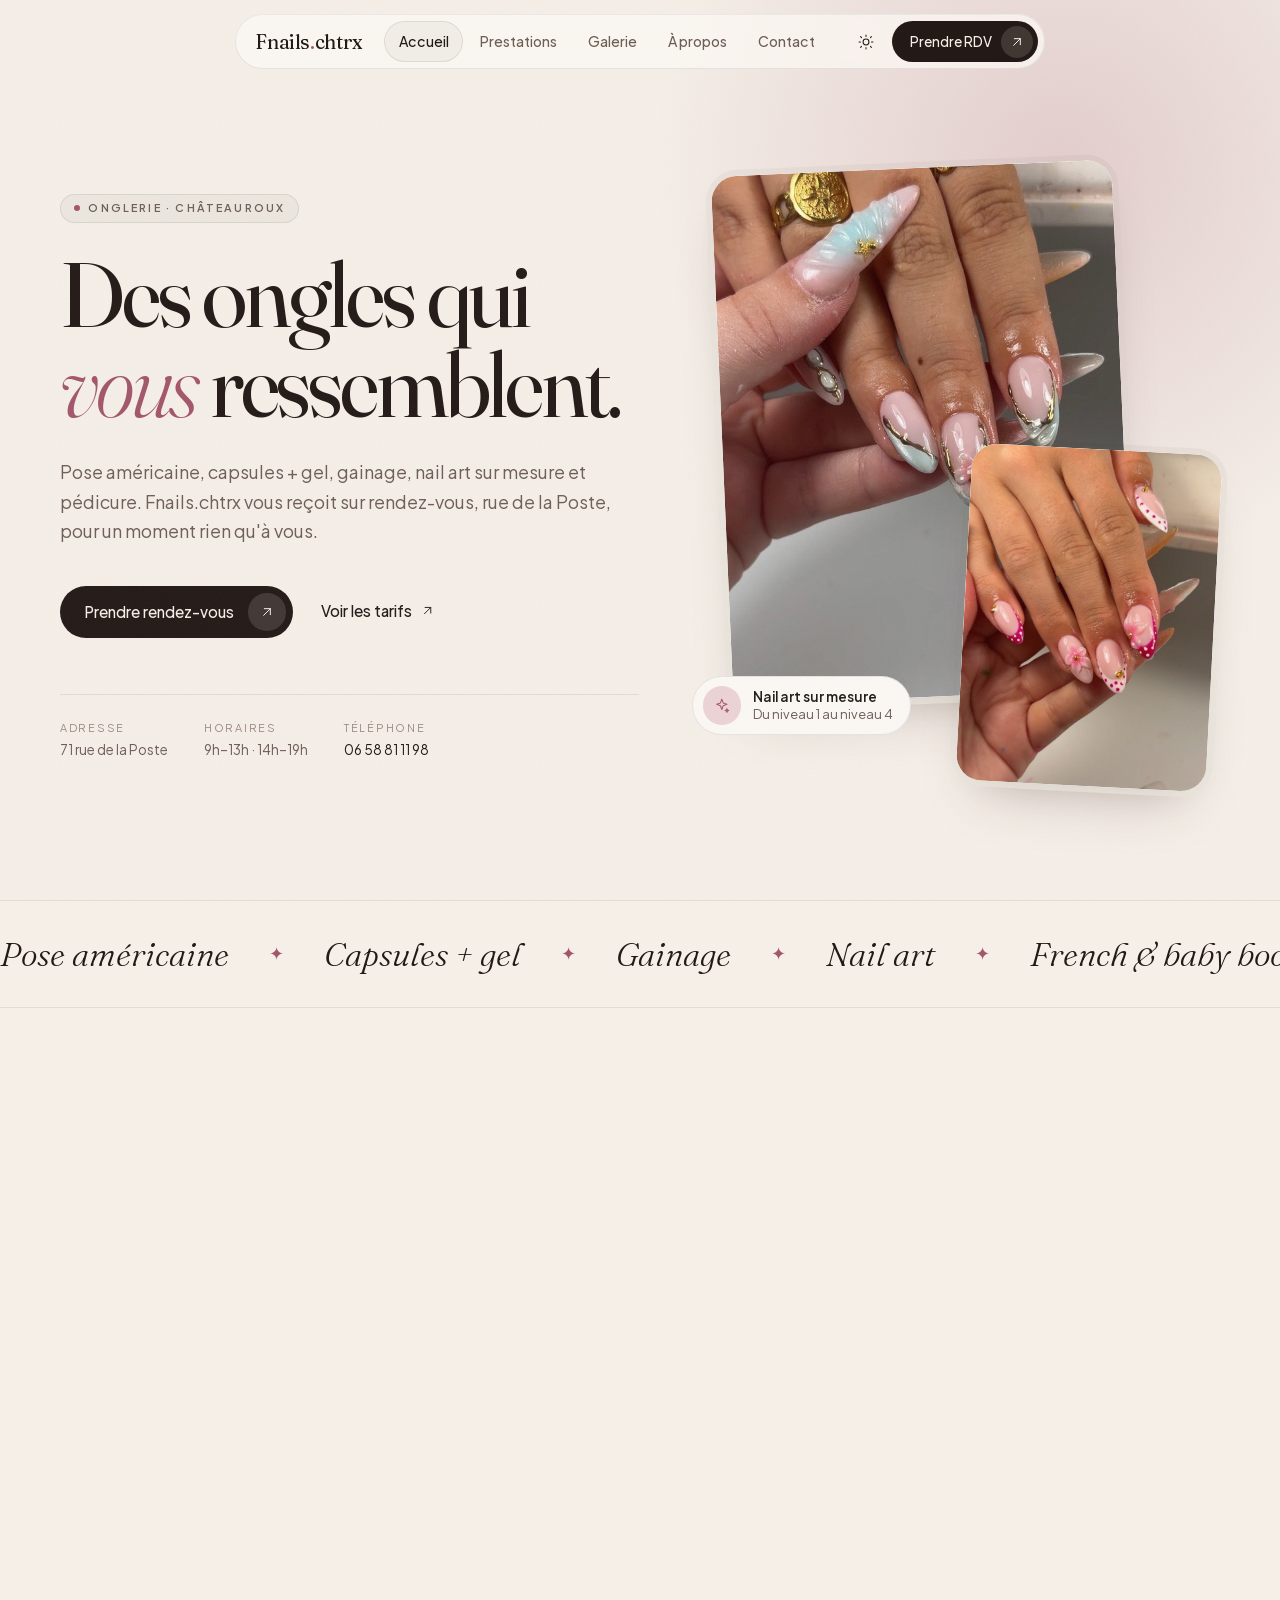
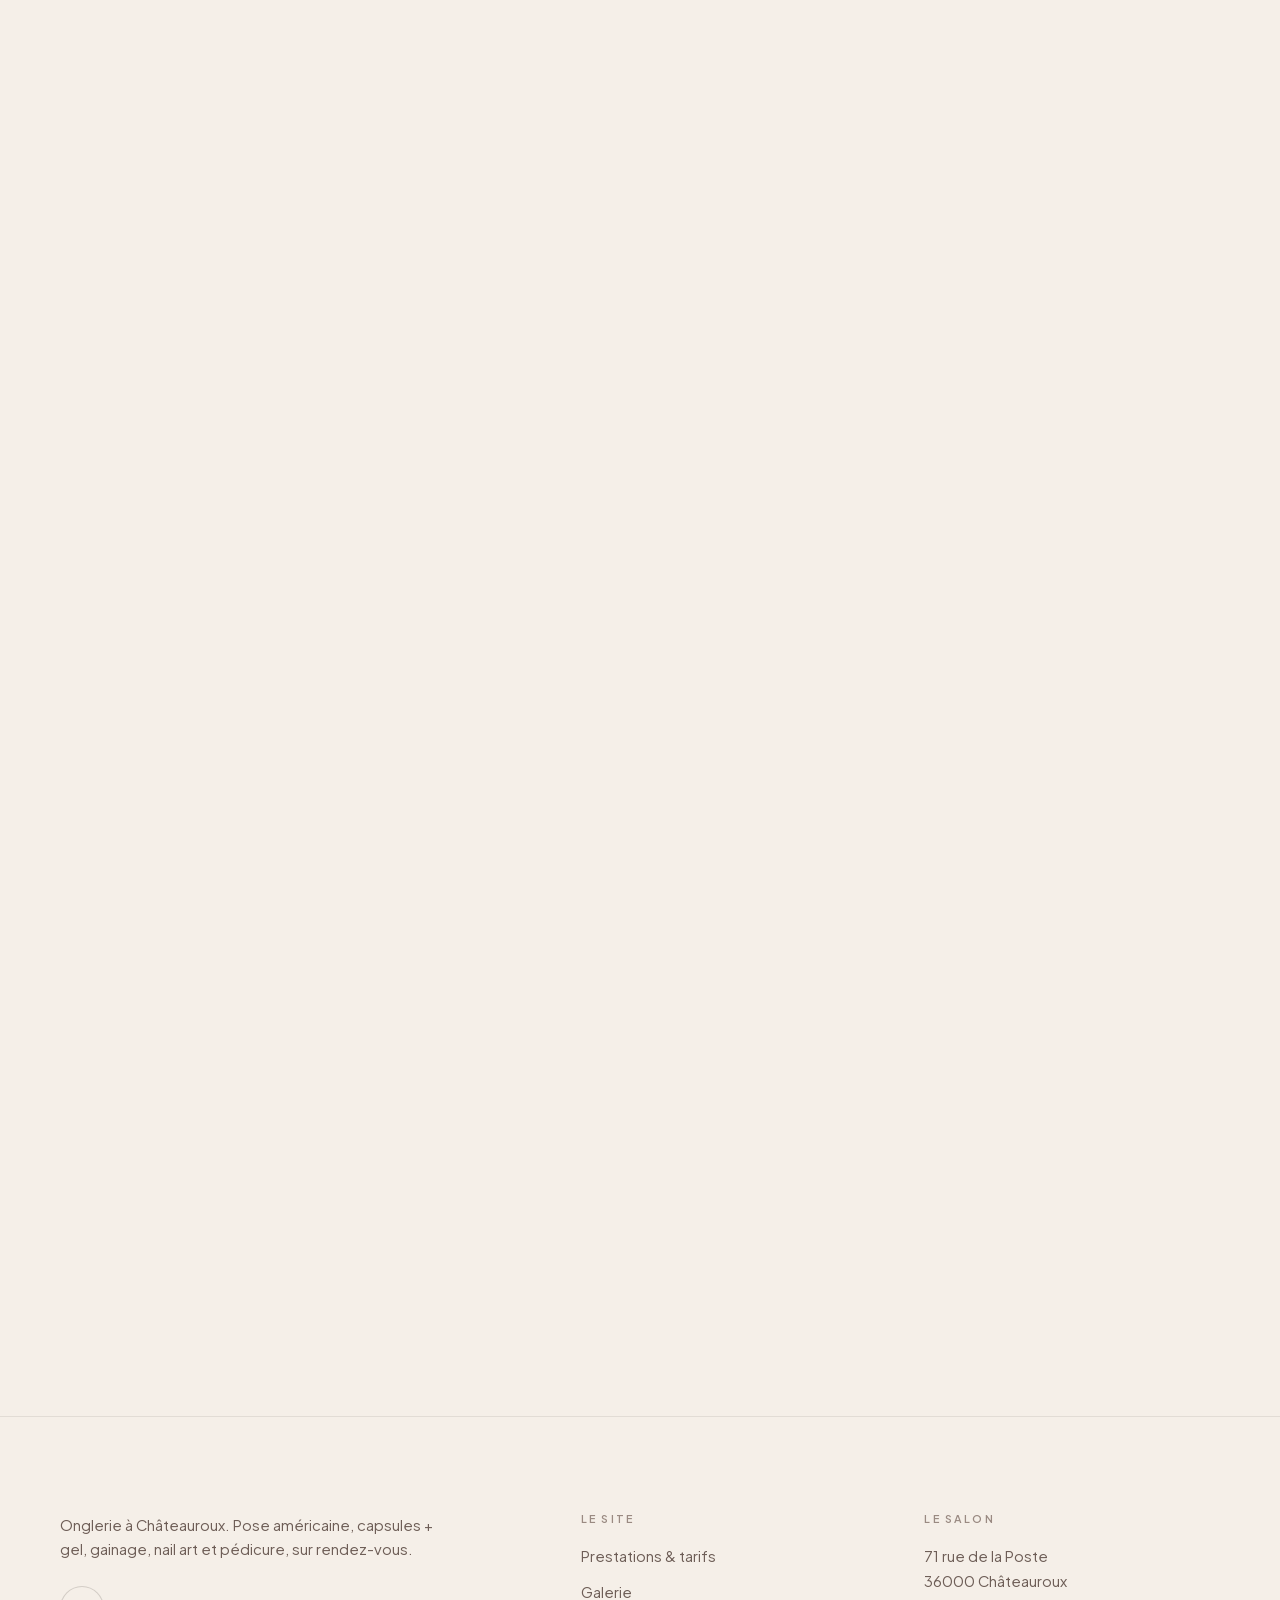
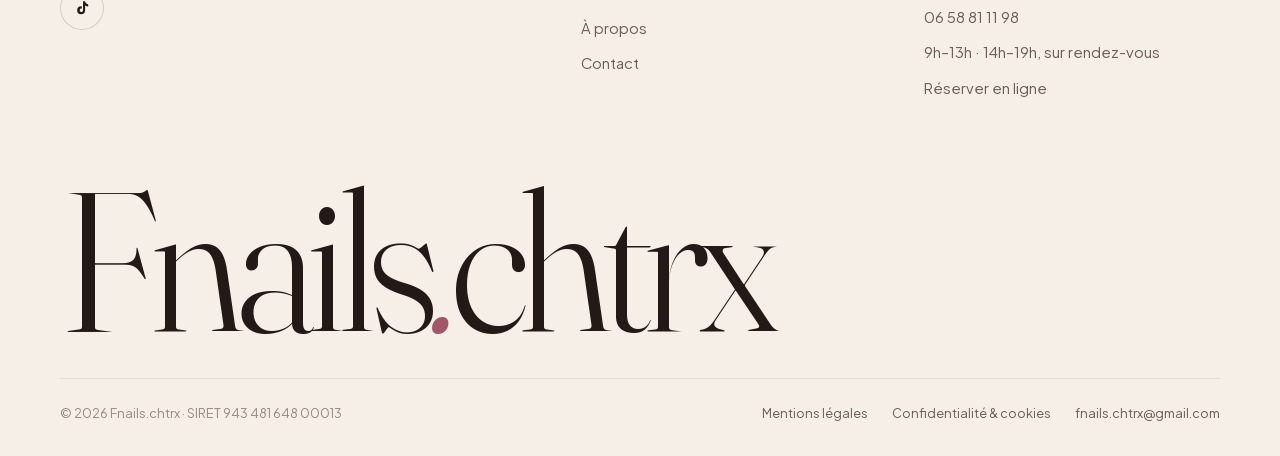
==== commit e1d9f9e7: "Soigner la version mobile - Barre d'action fixe en bas de l'écran sur téléphone : « Appeler » et   «" ====
--- a/index.html
+++ b/index.html
@@ -14,10 +14,10 @@
 <meta property="og:image" content="assets/img/nail-art-dore-marbre.jpg">
 <meta name="theme-color" content="#f5efe8">
 <link rel="icon" href="data:image/svg+xml,%3Csvg xmlns='http://www.w3.org/2000/svg' viewBox='0 0 64 64'%3E%3Crect width='64' height='64' rx='18' fill='%23231a17'/%3E%3Ctext x='50%25' y='54%25' text-anchor='middle' dominant-baseline='middle' font-family='Georgia,serif' font-style='italic' font-size='40' fill='%23f5efe8'%3Ef%3C/text%3E%3Ccircle cx='47' cy='46' r='4' fill='%23e3a4b2'/%3E%3C/svg%3E">
-<script src="assets/js/theme.js?v=5"></script>
+<script src="assets/js/theme.js?v=6"></script>
 <link rel="preload" href="assets/fonts/fraunces.woff2" as="font" type="font/woff2" crossorigin>
 <link rel="preload" href="assets/fonts/plus-jakarta-sans.woff2" as="font" type="font/woff2" crossorigin>
-<link rel="stylesheet" href="assets/css/style.css?v=5">
+<link rel="stylesheet" href="assets/css/style.css?v=6">
 </head>
 <body>
 
@@ -285,6 +285,11 @@
 
 </main>
 
+<nav class="barre-mobile" aria-label="Actions rapides">
+  <a class="btn btn--clair btn--appel" href="tel:+33658811198"><svg viewBox="0 0 24 24" fill="none" stroke="currentColor" stroke-width="1.5" stroke-linecap="round" stroke-linejoin="round" aria-hidden="true"><rect x="6.5" y="2.5" width="11" height="19" rx="2.8"/><path d="M10.5 18.5h3"/></svg><span class="btn__texte">Appeler</span></a>
+  <a class="btn" href="contact.html#rdv"><span class="btn__texte">Prendre RDV</span><span class="btn__icone"><svg viewBox="0 0 24 24" fill="none" stroke="currentColor" stroke-width="1.5" stroke-linecap="round" stroke-linejoin="round" aria-hidden="true"><path d="M7 17 17 7M8 7h9v9"/></svg></span></a>
+</nav>
+
 <footer class="pied">
   <div class="conteneur">
     <div class="pied__grille">
@@ -325,6 +330,6 @@
   </div>
 </footer>
 
-<script src="assets/js/app.js?v=5" defer></script>
+<script src="assets/js/app.js?v=6" defer></script>
 </body>
 </html>
--- a/assets/css/style.css
+++ b/assets/css/style.css
@@ -1263,3 +1263,115 @@
 .prose__sommaire a:hover { color: var(--accent); }
 .prose h2 { scroll-margin-top: 6rem; }
 .prose__maj { font-size: 0.85rem; color: var(--encre-pale); }
+
+/* ===== Version mobile ===== */
+
+/* Points du diaporama : barre fine, mais zone tactile de 24 px de haut */
+.diaporama__points button {
+  position: relative;
+  height: 1.5rem;
+  background: transparent !important;
+}
+.diaporama__points button::before {
+  content: "";
+  position: absolute;
+  left: 0;
+  right: 0;
+  top: 50%;
+  height: 3px;
+  margin-top: -1.5px;
+  border-radius: 3px;
+  background: var(--ligne-forte);
+  transition: background-color 0.4s var(--ease);
+}
+.diaporama__points button:hover::before { background: var(--encre-pale); }
+.diaporama__points button.active::before { background: var(--accent); }
+
+/* Barre d'action fixe en bas de l'écran (téléphone uniquement) */
+.barre-mobile { display: none; }
+
+@media (max-width: 767px) {
+  body { padding-bottom: calc(5.25rem + env(safe-area-inset-bottom)); }
+  body.page-contact { padding-bottom: 0; }
+
+  .barre-mobile {
+    position: fixed;
+    left: 0.75rem;
+    right: 0.75rem;
+    bottom: max(0.75rem, env(safe-area-inset-bottom));
+    z-index: var(--z-nav);
+    display: flex;
+    gap: 0.4rem;
+    padding: 0.4rem;
+    border-radius: 999px;
+    background: var(--verre);
+    -webkit-backdrop-filter: blur(22px) saturate(1.4);
+    backdrop-filter: blur(22px) saturate(1.4);
+    box-shadow: inset 0 0 0 1px var(--ligne), var(--reflet), var(--ombre);
+    transition: transform 0.6s var(--ease), opacity 0.4s var(--ease);
+  }
+  .barre-mobile .btn { flex: 1; min-width: 0; justify-content: space-between; min-height: 3rem; }
+  .barre-mobile .btn--appel { flex: 0 0 auto; justify-content: center; padding: 0 1.1rem; gap: 0.5rem; }
+  .barre-mobile .btn--appel svg { width: 1.05rem; height: 1.05rem; }
+  body.menu-ouvert .barre-mobile { transform: translateY(150%); opacity: 0; }
+
+  /* Rythme vertical plus serré */
+  .section { padding: 4rem 0 4.5rem; }
+  .section--serree { padding-top: 2rem; }
+  .heros { padding-top: 7rem; padding-bottom: 3rem; }
+  .heros__texte > p { margin-bottom: 2rem; }
+  .heros__infos { margin-top: 2.5rem; }
+  .heros-page { padding-top: 7.5rem; padding-bottom: 2.5rem; }
+  .entete-section { margin-bottom: 2.25rem; }
+  .compteur { margin: 1.75rem 0; }
+  .fiche { margin: 2rem 0; }
+  .realisations, .duo { gap: 2.75rem; }
+
+  /* Apparitions plus rapides et plus courtes */
+  .js .reveal { transform: translateY(1.25rem); transition-duration: 0.7s, 0.8s; }
+
+  /* Petites étiquettes lisibles (12 px) */
+  .surtitre, .heros__infos span, .fiche span, .info-liste span.libelle, .champ label small,
+  .tuile__num, .pied h2, .tarifs__tete span, .tarifs__prix small { font-size: 0.75rem; }
+
+  /* Zones tactiles d'au moins 44 px */
+  .lien-fleche { padding: 0.7rem 0; background-position: 0 calc(100% - 0.6rem); }
+  .heros__infos a, .fiche a, .info-liste a { display: inline-block; padding: 0.35rem 0; }
+  .pied ul { gap: 0; }
+  .pied ul a { display: inline-block; padding: 0.55rem 0; }
+  .pied ul li:not(:has(a)) { padding: 0.55rem 0; }
+  .pied__bas { flex-direction: column; gap: 0.5rem; }
+  .pied__bas ul { flex-wrap: wrap; gap: 0 1.5rem; }
+
+  /* Tuiles de prestations plus compactes */
+  .tuile__haut { margin-bottom: 1.75rem; }
+  .tuile--mixte .tuile__haut { margin-bottom: 1.25rem; }
+  .tuile__vignette { width: 38%; min-height: 10rem; }
+
+  .tarifs__tete { flex-wrap: wrap; gap: 0.25rem 1rem; }
+  .tarifs__ligne { gap: 0.75rem; align-items: center; }
+  /* « à partir de » au-dessus du prix, pour laisser la place au nom */
+  .tarifs__prix { display: flex; flex-direction: column; align-items: flex-end; line-height: 1.15; }
+  .tarifs__prix small { margin: 0 0 0.15rem; }
+
+  /* Tableau de la politique de confidentialité : une fiche par ligne */
+  .prose table, .prose tbody, .prose tr, .prose td { display: block; }
+  .prose thead { display: none; }
+  .prose tr { padding: 1rem 0; border-top: 1px solid var(--ligne); }
+  .prose td { padding: 0.2rem 0; border: 0; }
+  .prose td::before {
+    content: attr(data-libelle);
+    display: block;
+    font-size: 0.72rem;
+    letter-spacing: 0.14em;
+    text-transform: uppercase;
+    color: var(--encre-pale);
+  }
+}
+
+@media (max-width: 359px) {
+  :root { --gouttiere: 0.9rem; }
+  .marque { font-size: 1.1rem; margin-right: 0.25rem; }
+  .ilot { padding-left: 1rem; }
+  .barre-mobile .btn--appel .btn__texte { display: none; }
+}
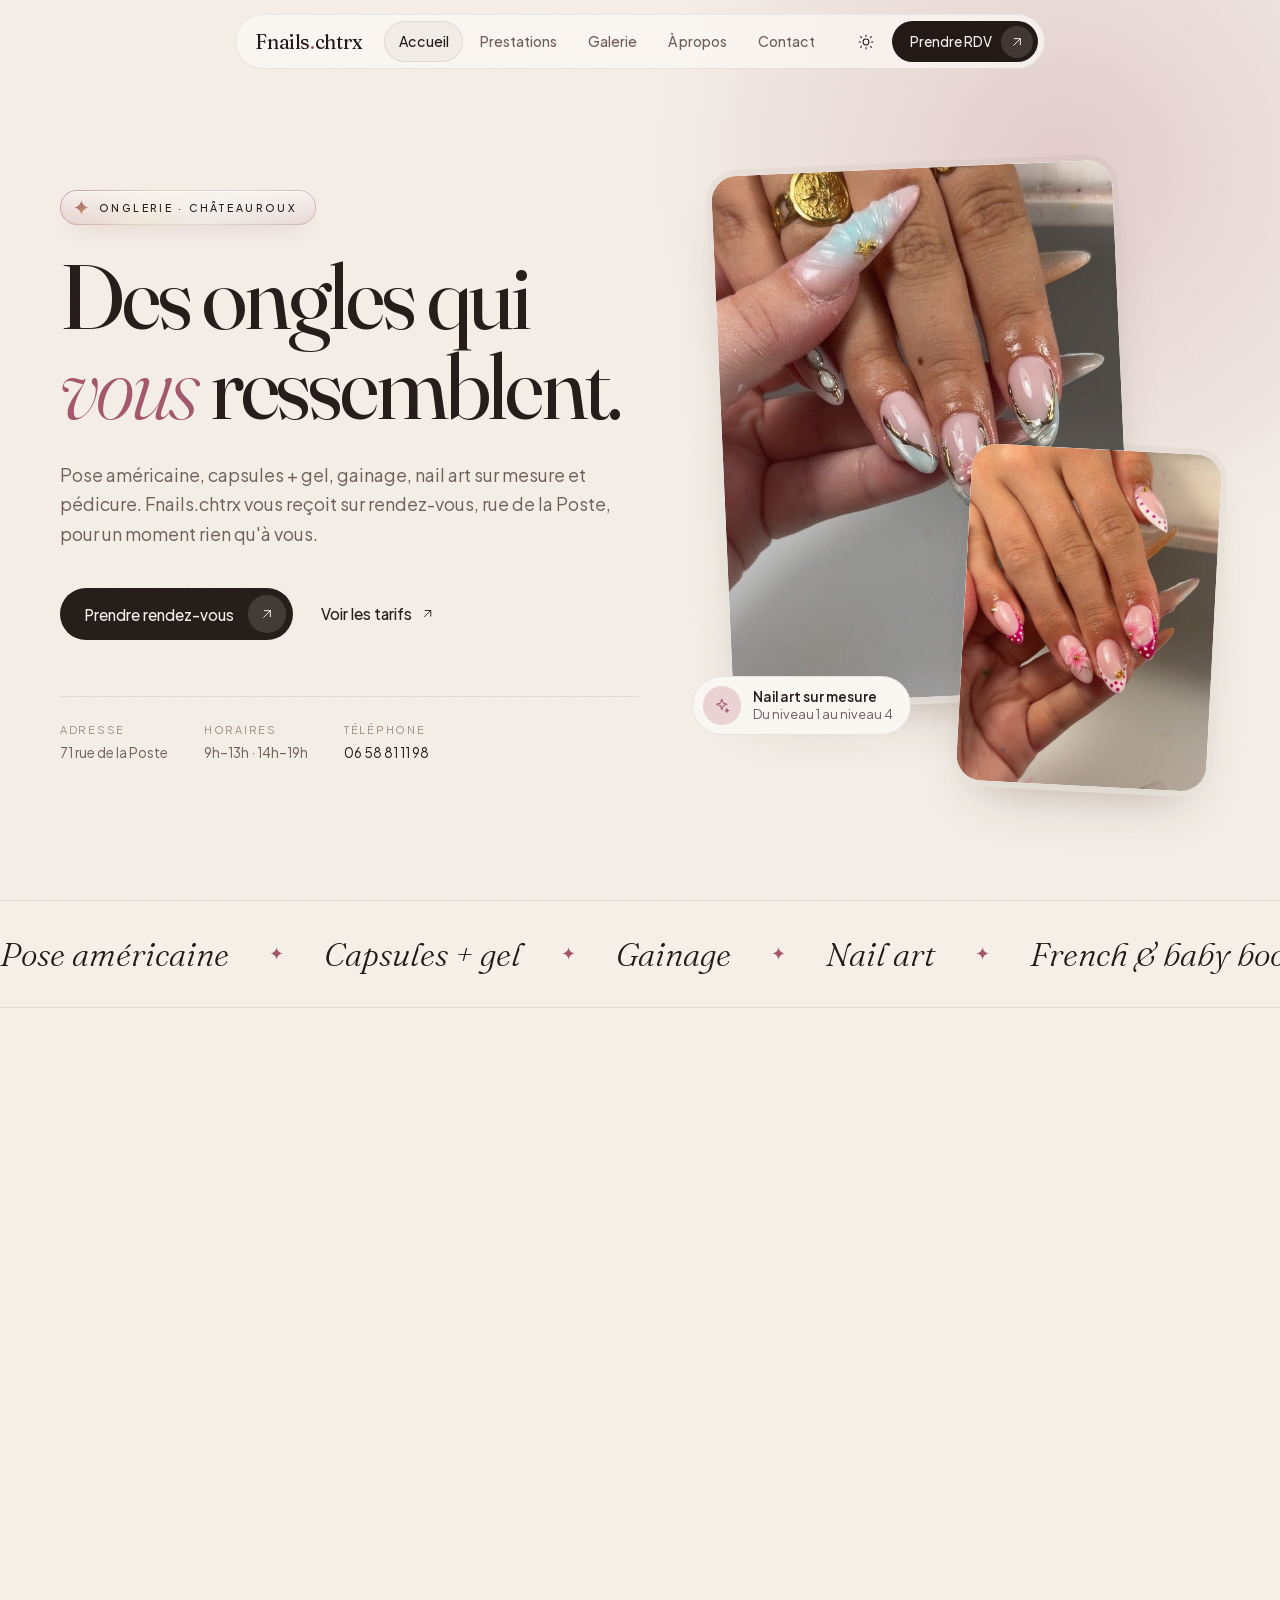
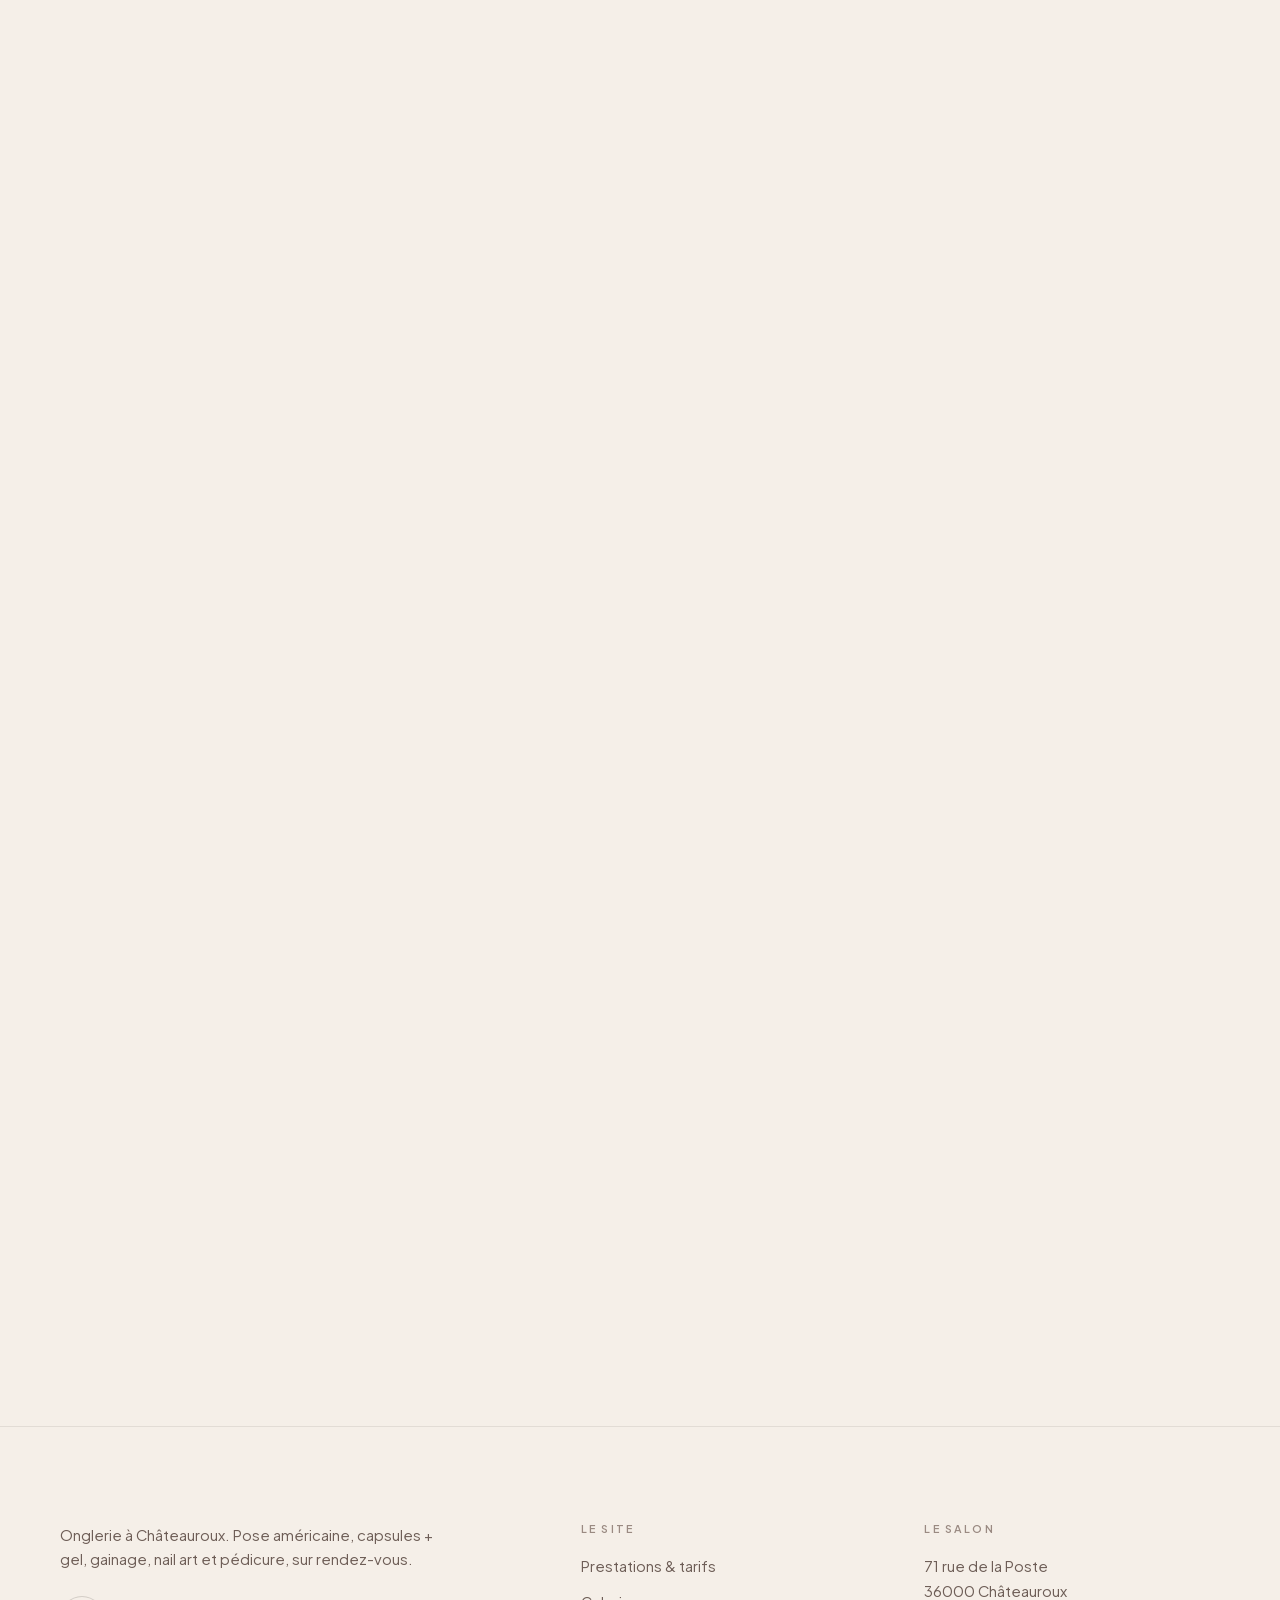
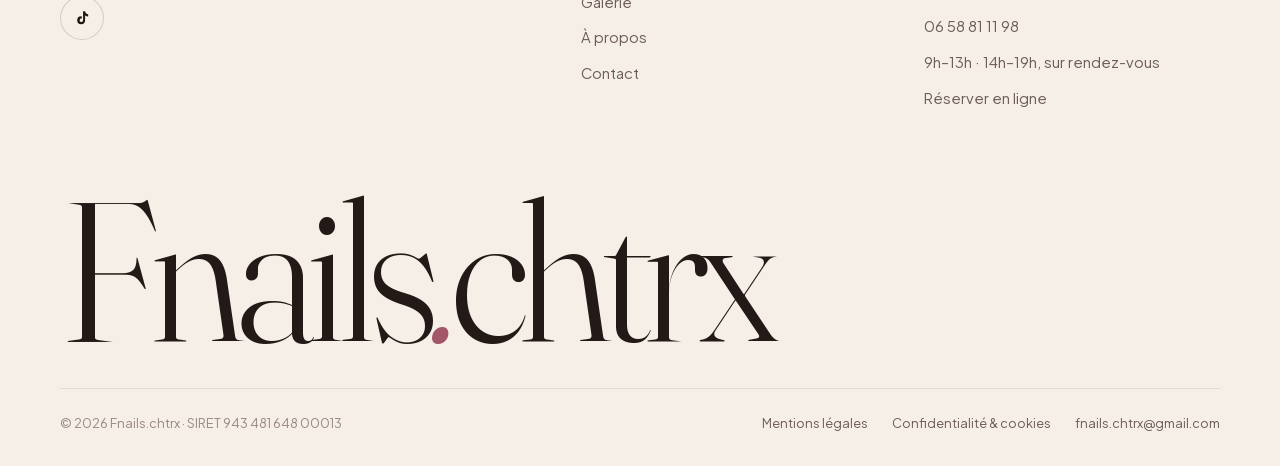
==== commit e4072133: "Rendre les étiquettes au-dessus des titres plus premium Pilule façon bijou : contour en dégradé rose" ====
--- a/index.html
+++ b/index.html
@@ -17,7 +17,7 @@
 <script src="assets/js/theme.js?v=6"></script>
 <link rel="preload" href="assets/fonts/fraunces.woff2" as="font" type="font/woff2" crossorigin>
 <link rel="preload" href="assets/fonts/plus-jakarta-sans.woff2" as="font" type="font/woff2" crossorigin>
-<link rel="stylesheet" href="assets/css/style.css?v=6">
+<link rel="stylesheet" href="assets/css/style.css?v=8">
 </head>
 <body>
 
--- a/assets/css/style.css
+++ b/assets/css/style.css
@@ -149,27 +149,71 @@
 p { margin: 0 0 1em; color: var(--encre-douce); max-width: 62ch; text-wrap: pretty; }
 strong { font-weight: 600; color: var(--encre); }
 
+/* Étiquette au-dessus des titres : pilule façon bijou (contour dégradé,
+   reflet en haut, étoile scintillante, éclat qui passe de temps en temps) */
 .surtitre {
+  --surtitre-or: #c9a36b;
+  position: relative;
+  isolation: isolate;
   display: inline-flex;
   align-items: center;
-  gap: 0.55rem;
-  padding: 0.35rem 0.85rem;
+  gap: 0.6rem;
+  padding: 0.5rem 1.05rem 0.5rem 0.8rem;
   margin-bottom: 1.6rem;
+  overflow: hidden;
+  border: 1px solid transparent;
   border-radius: 999px;
-  background: var(--coque);
-  box-shadow: inset 0 0 0 1px var(--ligne);
-  font-size: 0.68rem;
-  font-weight: 600;
-  letter-spacing: 0.2em;
+  background:
+    linear-gradient(180deg, color-mix(in srgb, var(--surface) 92%, transparent), color-mix(in srgb, var(--surface) 55%, transparent)) padding-box,
+    linear-gradient(120deg,
+      color-mix(in srgb, var(--accent) 55%, transparent),
+      color-mix(in srgb, var(--surtitre-or) 35%, transparent) 35%,
+      var(--ligne) 60%,
+      color-mix(in srgb, var(--accent) 40%, transparent)) border-box;
+  box-shadow:
+    inset 0 1px 0 rgba(255, 255, 255, 0.75),
+    0 10px 24px -14px color-mix(in srgb, var(--accent) 45%, transparent);
+  font-size: 0.66rem;
+  font-weight: 500;
+  letter-spacing: 0.26em;
   text-transform: uppercase;
-  color: var(--encre-douce);
-}
+  color: var(--encre);
+}
+:root[data-mode="dark"] .surtitre { box-shadow: inset 0 1px 0 rgba(255, 255, 255, 0.08), 0 10px 24px -14px rgba(0, 0, 0, 0.8); }
+
+/* Étoile à quatre branches, rose vers or, avec un halo */
 .surtitre::before {
   content: "";
-  width: 6px;
-  height: 6px;
-  border-radius: 50%;
-  background: var(--accent);
+  flex: none;
+  width: 0.95rem;
+  height: 0.95rem;
+  background: linear-gradient(135deg, var(--accent), var(--surtitre-or));
+  -webkit-mask: url("data:image/svg+xml,%3Csvg xmlns='http://www.w3.org/2000/svg' viewBox='0 0 24 24'%3E%3Cpath d='M12 0c.6 6.2 5.8 11.4 12 12-6.2.6-11.4 5.8-12 12-.6-6.2-5.8-11.4-12-12C6.2 11.4 11.4 6.2 12 0z'/%3E%3C/svg%3E") center / contain no-repeat;
+  mask: url("data:image/svg+xml,%3Csvg xmlns='http://www.w3.org/2000/svg' viewBox='0 0 24 24'%3E%3Cpath d='M12 0c.6 6.2 5.8 11.4 12 12-6.2.6-11.4 5.8-12 12-.6-6.2-5.8-11.4-12-12C6.2 11.4 11.4 6.2 12 0z'/%3E%3C/svg%3E") center / contain no-repeat;
+  filter: drop-shadow(0 0 4px color-mix(in srgb, var(--accent) 60%, transparent));
+  animation: scintiller 3.2s var(--ease) infinite;
+}
+
+/* Éclat lumineux qui traverse la pilule */
+.surtitre::after {
+  content: "";
+  position: absolute;
+  inset: -1px;
+  z-index: -1;
+  background: linear-gradient(105deg, transparent 35%, rgba(255, 255, 255, 0.55) 50%, transparent 65%);
+  transform: translateX(-120%);
+  animation: eclat 7s var(--ease) infinite;
+  pointer-events: none;
+}
+:root[data-mode="dark"] .surtitre::after { background: linear-gradient(105deg, transparent 35%, rgba(255, 240, 235, 0.12) 50%, transparent 65%); }
+
+@keyframes scintiller {
+  0%, 100% { transform: scale(1) rotate(0deg); opacity: 1; }
+  50% { transform: scale(0.86) rotate(45deg); opacity: 0.85; }
+}
+@keyframes eclat {
+  0%, 62% { transform: translateX(-120%); }
+  82%, 100% { transform: translateX(120%); }
 }
 
 .lien-evitement {
@@ -1028,9 +1072,66 @@
 #rdv { scroll-margin-top: 6rem; }
 .formulaire .noyau { padding: clamp(1.5rem, 4vw, 3rem); }
 .formulaire h2 { font-size: clamp(2rem, 3.6vw, 2.8rem); }
-.formulaire__intro { margin-bottom: 2.25rem; }
+.formulaire__intro { margin-bottom: 1.75rem; }
+
+.etapes-indicateur { list-style: none; display: flex; margin: 0 0 2.25rem; padding: 0; }
+.etapes-indicateur__item {
+  display: flex;
+  align-items: center;
+  gap: 0.6rem;
+  font-size: 0.78rem;
+  font-weight: 600;
+  color: var(--encre-pale);
+  flex: 1;
+}
+.etapes-indicateur__item:not(:last-child)::after {
+  content: "";
+  flex: 1;
+  height: 1px;
+  background: var(--ligne);
+  margin: 0 0.75rem;
+  transition: background-color 0.4s var(--ease);
+}
+.etapes-indicateur__item.est-complete::after { background: var(--accent); }
+.etapes-indicateur__item span {
+  flex: none;
+  width: 1.9rem;
+  height: 1.9rem;
+  border-radius: 50%;
+  display: flex;
+  align-items: center;
+  justify-content: center;
+  background: var(--fond);
+  box-shadow: inset 0 0 0 1px var(--ligne);
+  color: var(--encre-pale);
+  transition: background-color 0.35s var(--ease), color 0.35s var(--ease), box-shadow 0.35s var(--ease);
+}
+.etapes-indicateur__item.est-active { color: var(--encre); }
+.etapes-indicateur__item.est-active span,
+.etapes-indicateur__item.est-complete span {
+  background: var(--accent);
+  color: var(--surface);
+  box-shadow: none;
+}
 
 #formulaire-rdv { display: flex; flex-direction: column; gap: 1.25rem; }
+.etape { display: flex; flex-direction: column; gap: 1.25rem; }
+.etape[hidden] { display: none; }
+.etape__recap { margin: -0.5rem 0 0; font-size: 0.85rem; color: var(--encre-pale); }
+.etape__modifier {
+  background: none;
+  border: none;
+  padding: 0;
+  font: inherit;
+  font-weight: 600;
+  color: var(--accent);
+  text-decoration: underline;
+  text-underline-offset: 2px;
+  cursor: pointer;
+}
+.etape__nav { display: flex; align-items: center; justify-content: space-between; gap: 1rem; }
+.etape__nav--seul { justify-content: flex-end; }
+.etape__nav--envoi { justify-content: flex-start; }
 .champ-ligne { display: grid; grid-template-columns: 1fr 1fr; gap: 1.25rem; }
 .champ { display: flex; flex-direction: column; gap: 0.5rem; }
 .champ label { font-size: 0.8rem; font-weight: 600; color: var(--encre); }
@@ -1060,6 +1161,7 @@
   background-size: 1.1rem;
 }
 .champ textarea { min-height: 7rem; resize: vertical; }
+.champ select:disabled { opacity: 0.55; cursor: not-allowed; }
 .champ input:hover, .champ select:hover, .champ textarea:hover { box-shadow: inset 0 0 0 1px var(--ligne-forte); }
 .champ input:focus, .champ select:focus, .champ textarea:focus {
   outline: none;
@@ -1069,6 +1171,8 @@
 .champ--erreur input, .champ--erreur select, .champ--erreur textarea { box-shadow: inset 0 0 0 1.5px var(--accent); }
 .champ__erreur { font-size: 0.8rem; color: var(--accent); }
 .champ__erreur[hidden] { display: none; }
+.champ__aide { margin: 0; font-size: 0.78rem; color: var(--encre-pale); }
+.champ__aide:empty { display: none; }
 .formulaire__envoi { display: flex; flex-wrap: wrap; align-items: center; justify-content: space-between; gap: 1rem; margin-top: 0.75rem; }
 .formulaire__envoi p { margin: 0; font-size: 0.8rem; color: var(--encre-pale); }
 .rdv-resultat { display: flex; flex-direction: column; gap: 0.8rem; }
@@ -1211,7 +1315,17 @@
   .champ-ligne, .fiche { grid-template-columns: minmax(0, 1fr); }
   .pied__grille { grid-template-columns: minmax(0, 1fr); }
   .engagements__liste li { grid-template-columns: 3rem minmax(0, 1fr); gap: 1rem; }
+  .formulaire__envoi { flex-direction: column; align-items: stretch; }
   .formulaire__envoi .btn { width: 100%; justify-content: space-between; }
+  .etape__nav { flex-wrap: wrap; }
+  .etape__nav .btn { flex: 1 1 auto; justify-content: center; }
+  .etapes-indicateur__item span { width: 1.7rem; height: 1.7rem; font-size: 0.72rem; }
+}
+
+@media (max-width: 420px) {
+  .etapes-indicateur__item { font-size: 0; gap: 0; }
+  .etapes-indicateur__item span { font-size: 0.72rem; }
+  .etapes-indicateur__item:not(:last-child)::after { margin: 0 0.4rem; }
 }
 
 @media (prefers-reduced-motion: reduce) {
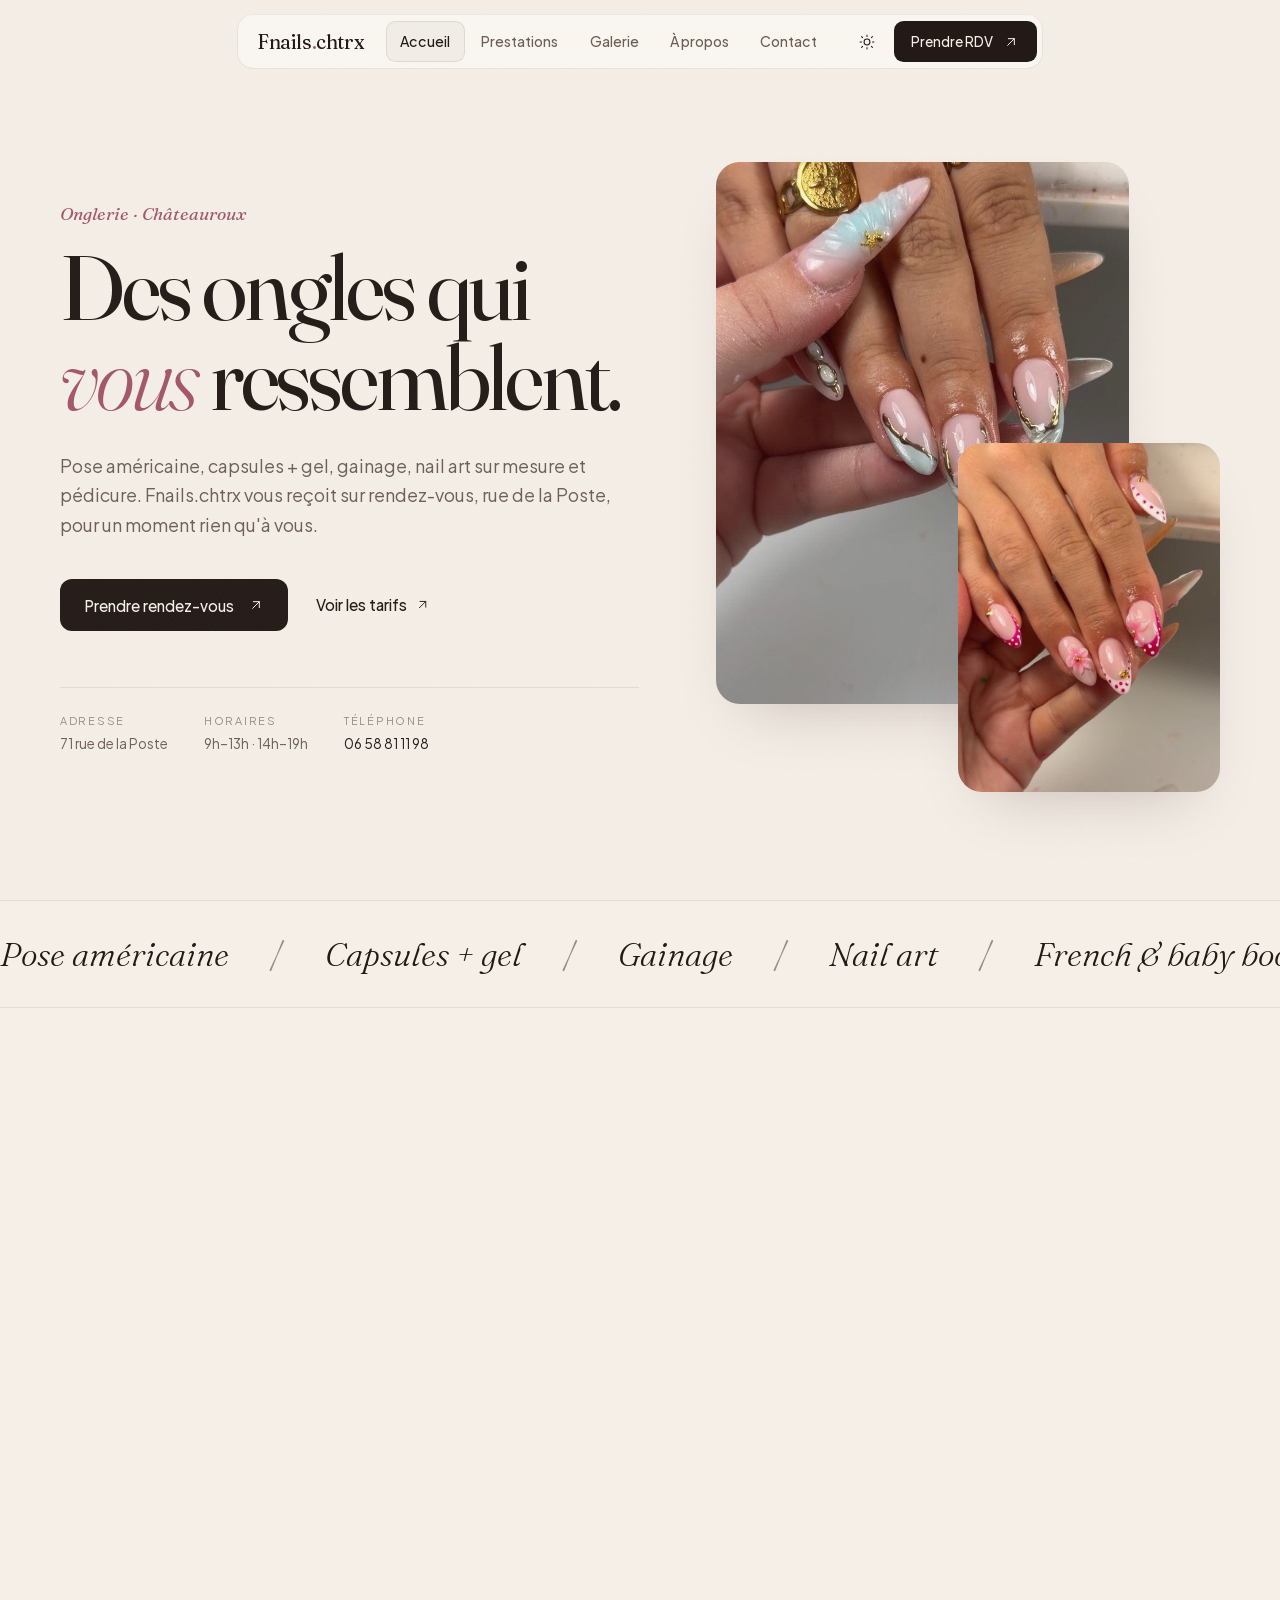
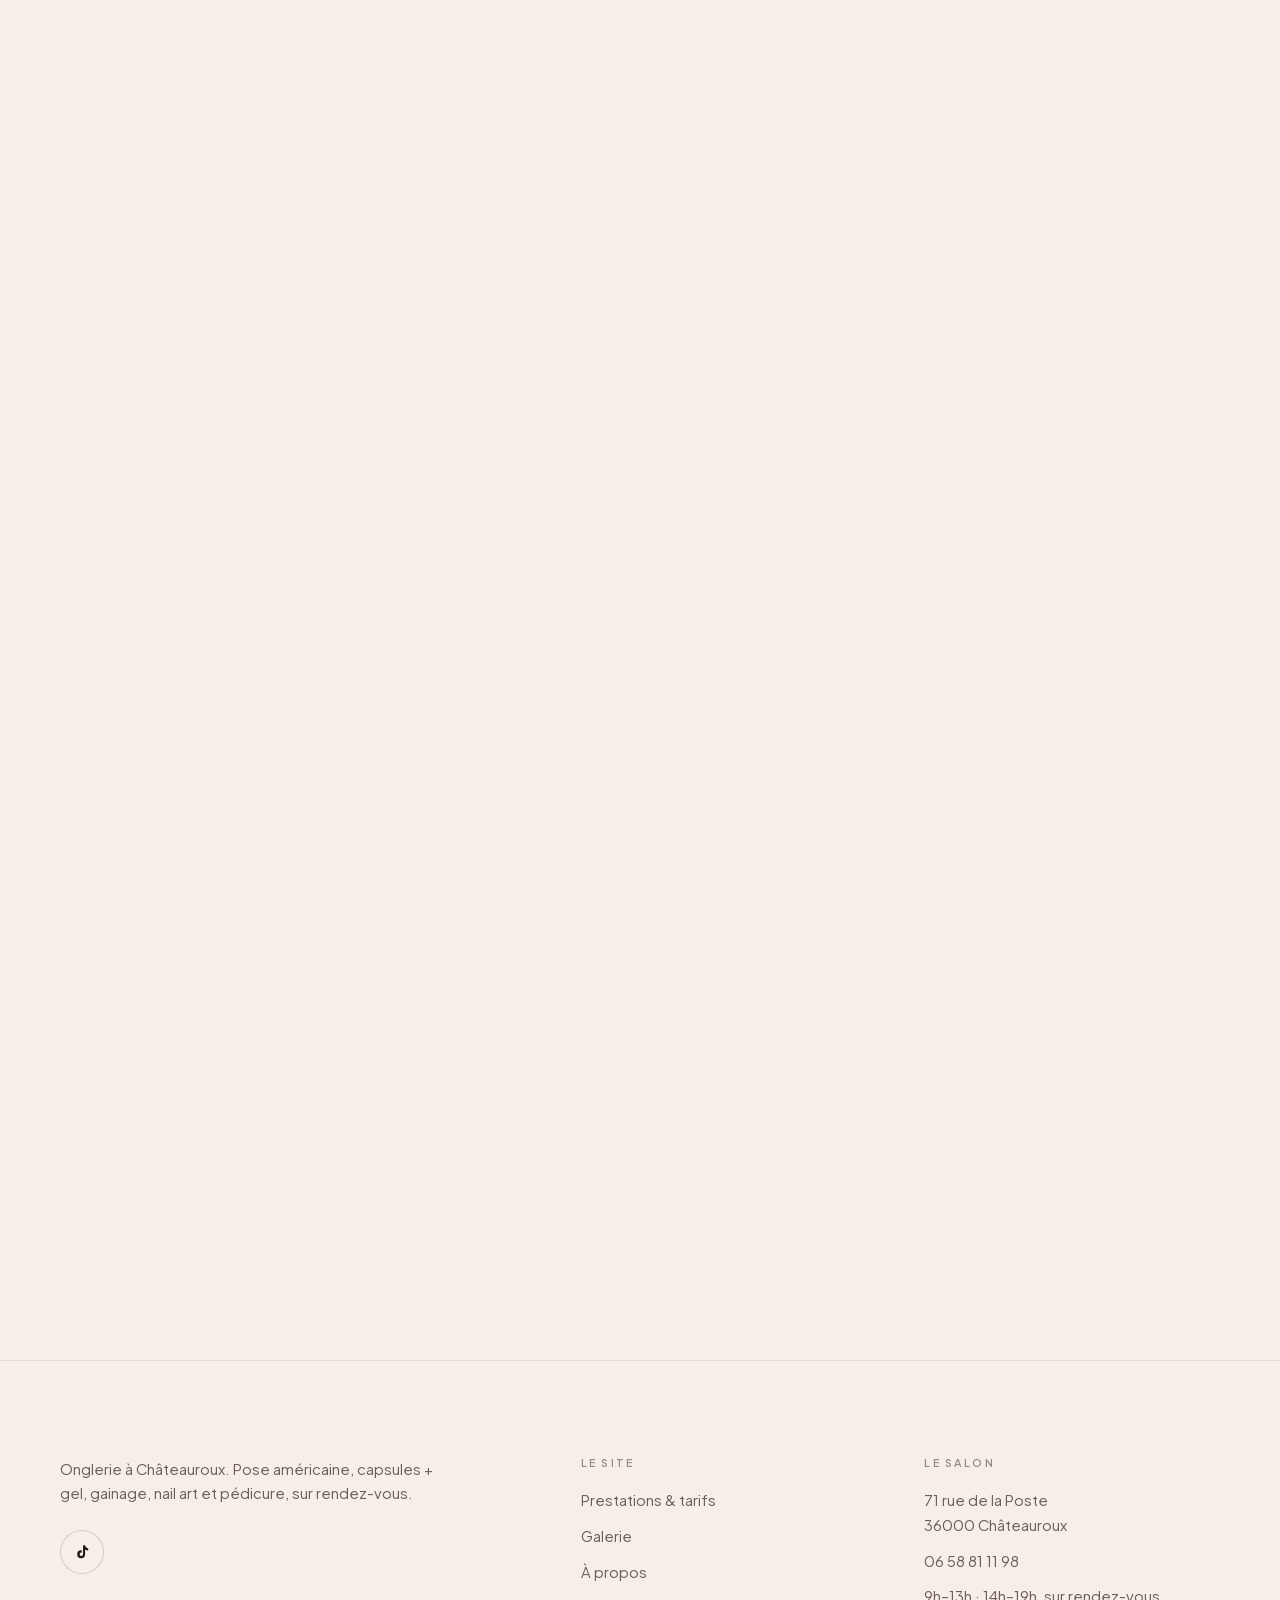
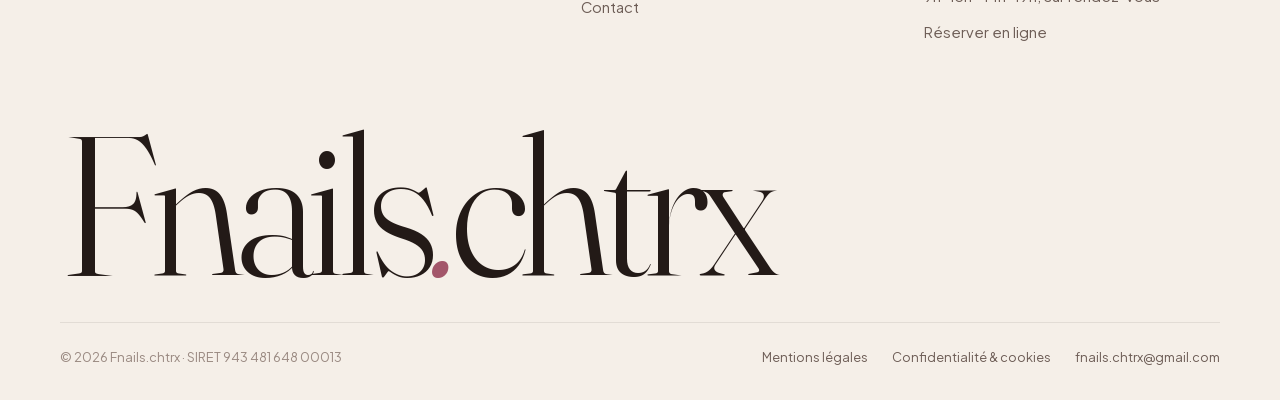
==== commit 9f42ee60: "Retirer les éléments qui font « site généré par IA » - Étiquettes au-dessus des titres : plus de pil" ====
--- a/index.html
+++ b/index.html
@@ -17,7 +17,7 @@
 <script src="assets/js/theme.js?v=6"></script>
 <link rel="preload" href="assets/fonts/fraunces.woff2" as="font" type="font/woff2" crossorigin>
 <link rel="preload" href="assets/fonts/plus-jakarta-sans.woff2" as="font" type="font/woff2" crossorigin>
-<link rel="stylesheet" href="assets/css/style.css?v=8">
+<link rel="stylesheet" href="assets/css/style.css?v=9">
 </head>
 <body>
 
@@ -51,11 +51,11 @@
 
 <div class="menu" id="menu" aria-label="Menu">
   <ul class="menu__liste">
-    <li><a class="menu__lien" href="index.html" aria-current="page"><span>01</span>Accueil</a></li>
-    <li><a class="menu__lien" href="prestations.html"><span>02</span>Prestations</a></li>
-    <li><a class="menu__lien" href="galerie.html"><span>03</span>Galerie</a></li>
-    <li><a class="menu__lien" href="a-propos.html"><span>04</span>À propos</a></li>
-    <li><a class="menu__lien" href="contact.html"><span>05</span>Contact</a></li>
+    <li><a class="menu__lien" href="index.html" aria-current="page">Accueil</a></li>
+    <li><a class="menu__lien" href="prestations.html">Prestations</a></li>
+    <li><a class="menu__lien" href="galerie.html">Galerie</a></li>
+    <li><a class="menu__lien" href="a-propos.html">À propos</a></li>
+    <li><a class="menu__lien" href="contact.html">Contact</a></li>
   </ul>
   <div class="menu__pied">
     <div>71 rue de la Poste, Châteauroux<br><a href="tel:+33658811198">06 58 81 11 98</a></div>
@@ -92,10 +92,6 @@
       <figure class="cascade__photo cascade__photo--2 coque reveal" style="--delai:0.35s">
         <div class="noyau"><img src="assets/img/nail-art-rose-pois-fleur.jpg" alt="Nail art rose fuchsia, pois et fleur 3D"></div>
       </figure>
-      <div class="cascade__etiquette reveal" style="--delai:0.5s">
-        <span class="cascade__pastille"><svg viewBox="0 0 24 24" fill="none" stroke="currentColor" stroke-width="1.4" stroke-linecap="round" stroke-linejoin="round" aria-hidden="true"><path d="M12 3l1.9 5.1L19 10l-5.1 1.9L12 17l-1.9-5.1L5 10l5.1-1.9z"/><path d="M19 16l.7 1.8 1.8.7-1.8.7L19 21l-.7-1.8-1.8-.7 1.8-.7z"/></svg></span>
-        <span><strong>Nail art sur mesure</strong>Du niveau 1 au niveau 4</span>
-      </div>
     </div>
   </div>
 </section>
@@ -125,7 +121,7 @@
         <div class="noyau tuile tuile--photo">
           <img src="assets/img/nail-art-dore-fleurs.jpg" alt="Pose capsules nail art fleurs 3D et dorures" loading="lazy">
           <div class="tuile__contenu">
-            <div class="tuile__haut"><span class="tuile__num">01</span><span class="tuile__prix">dès 40 €</span></div>
+            <div class="tuile__haut"><span class="tuile__prix">dès 40 €</span></div>
             <h3>Capsules + gel</h3>
             <p>Une pose durable et brillante, personnalisable en longueur et en forme.</p>
           </div>
@@ -134,7 +130,7 @@
       <div class="coque bento__moyen reveal">
         <div class="noyau tuile tuile--mixte">
           <div class="tuile__texte">
-            <div class="tuile__haut"><span class="tuile__num">02</span><span class="tuile__prix">dès 35 €</span></div>
+            <div class="tuile__haut"><span class="tuile__prix">dès 35 €</span></div>
             <h3>Pose américaine</h3>
             <p>Un renfort discret et naturel qui fortifie l'ongle tout en gardant du volume.</p>
           </div>
@@ -144,7 +140,7 @@
       <div class="coque bento__moyen reveal">
         <div class="noyau tuile tuile--mixte">
           <div class="tuile__texte">
-            <div class="tuile__haut"><span class="tuile__num">03</span><span class="tuile__prix">dès 45 €</span></div>
+            <div class="tuile__haut"><span class="tuile__prix">dès 45 €</span></div>
             <h3>Nail art</h3>
             <p>Décors, strass, dégradés, fleurs 3D, effets miroir : votre style, sur mesure.</p>
           </div>
@@ -153,21 +149,21 @@
       </div>
       <div class="coque  reveal">
         <div class="noyau tuile">
-          <div class="tuile__haut"><span class="tuile__num">04</span><span class="tuile__prix">dès 40 €</span></div>
+          <div class="tuile__haut"><span class="tuile__prix">dès 40 €</span></div>
           <h3>Gainage &amp; renfort</h3>
           <p>Fortifiez vos ongles naturels, en couleur unie ou en french.</p>
         </div>
       </div>
       <div class="coque  reveal">
         <div class="noyau tuile">
-          <div class="tuile__haut"><span class="tuile__num">05</span><span class="tuile__prix">dès 30 €</span></div>
+          <div class="tuile__haut"><span class="tuile__prix">dès 30 €</span></div>
           <h3>Pédicure</h3>
           <p>Couleur unie ou french, pour des pieds prêts en toute saison.</p>
         </div>
       </div>
       <a class="coque reveal" href="contact.html#rdv">
         <div class="noyau tuile tuile--sombre">
-          <div class="tuile__haut"><span class="tuile__num">06</span><span class="tuile__fleche"><svg viewBox="0 0 24 24" fill="none" stroke="currentColor" stroke-width="1.5" stroke-linecap="round" stroke-linejoin="round" aria-hidden="true"><path d="M7 17 17 7M8 7h9v9"/></svg></span></div>
+          <div class="tuile__haut"><span class="tuile__fleche"><svg viewBox="0 0 24 24" fill="none" stroke="currentColor" stroke-width="1.5" stroke-linecap="round" stroke-linejoin="round" aria-hidden="true"><path d="M7 17 17 7M8 7h9v9"/></svg></span></div>
           <h3>Réserver en ligne</h3>
           <p>Choisissez votre prestation et votre créneau en quelques clics.</p>
         </div>
--- a/assets/css/style.css
+++ b/assets/css/style.css
@@ -149,71 +149,16 @@
 p { margin: 0 0 1em; color: var(--encre-douce); max-width: 62ch; text-wrap: pretty; }
 strong { font-weight: 600; color: var(--encre); }
 
-/* Étiquette au-dessus des titres : pilule façon bijou (contour dégradé,
-   reflet en haut, étoile scintillante, éclat qui passe de temps en temps) */
+/* Étiquette au-dessus des titres : un simple mot en italique, sans cadre */
 .surtitre {
-  --surtitre-or: #c9a36b;
-  position: relative;
-  isolation: isolate;
-  display: inline-flex;
-  align-items: center;
-  gap: 0.6rem;
-  padding: 0.5rem 1.05rem 0.5rem 0.8rem;
-  margin-bottom: 1.6rem;
-  overflow: hidden;
-  border: 1px solid transparent;
-  border-radius: 999px;
-  background:
-    linear-gradient(180deg, color-mix(in srgb, var(--surface) 92%, transparent), color-mix(in srgb, var(--surface) 55%, transparent)) padding-box,
-    linear-gradient(120deg,
-      color-mix(in srgb, var(--accent) 55%, transparent),
-      color-mix(in srgb, var(--surtitre-or) 35%, transparent) 35%,
-      var(--ligne) 60%,
-      color-mix(in srgb, var(--accent) 40%, transparent)) border-box;
-  box-shadow:
-    inset 0 1px 0 rgba(255, 255, 255, 0.75),
-    0 10px 24px -14px color-mix(in srgb, var(--accent) 45%, transparent);
-  font-size: 0.66rem;
-  font-weight: 500;
-  letter-spacing: 0.26em;
-  text-transform: uppercase;
-  color: var(--encre);
-}
-:root[data-mode="dark"] .surtitre { box-shadow: inset 0 1px 0 rgba(255, 255, 255, 0.08), 0 10px 24px -14px rgba(0, 0, 0, 0.8); }
-
-/* Étoile à quatre branches, rose vers or, avec un halo */
-.surtitre::before {
-  content: "";
-  flex: none;
-  width: 0.95rem;
-  height: 0.95rem;
-  background: linear-gradient(135deg, var(--accent), var(--surtitre-or));
-  -webkit-mask: url("data:image/svg+xml,%3Csvg xmlns='http://www.w3.org/2000/svg' viewBox='0 0 24 24'%3E%3Cpath d='M12 0c.6 6.2 5.8 11.4 12 12-6.2.6-11.4 5.8-12 12-.6-6.2-5.8-11.4-12-12C6.2 11.4 11.4 6.2 12 0z'/%3E%3C/svg%3E") center / contain no-repeat;
-  mask: url("data:image/svg+xml,%3Csvg xmlns='http://www.w3.org/2000/svg' viewBox='0 0 24 24'%3E%3Cpath d='M12 0c.6 6.2 5.8 11.4 12 12-6.2.6-11.4 5.8-12 12-.6-6.2-5.8-11.4-12-12C6.2 11.4 11.4 6.2 12 0z'/%3E%3C/svg%3E") center / contain no-repeat;
-  filter: drop-shadow(0 0 4px color-mix(in srgb, var(--accent) 60%, transparent));
-  animation: scintiller 3.2s var(--ease) infinite;
-}
-
-/* Éclat lumineux qui traverse la pilule */
-.surtitre::after {
-  content: "";
-  position: absolute;
-  inset: -1px;
-  z-index: -1;
-  background: linear-gradient(105deg, transparent 35%, rgba(255, 255, 255, 0.55) 50%, transparent 65%);
-  transform: translateX(-120%);
-  animation: eclat 7s var(--ease) infinite;
-  pointer-events: none;
-}
-:root[data-mode="dark"] .surtitre::after { background: linear-gradient(105deg, transparent 35%, rgba(255, 240, 235, 0.12) 50%, transparent 65%); }
-
-@keyframes scintiller {
-  0%, 100% { transform: scale(1) rotate(0deg); opacity: 1; }
-  50% { transform: scale(0.86) rotate(45deg); opacity: 0.85; }
-}
-@keyframes eclat {
-  0%, 62% { transform: translateX(-120%); }
-  82%, 100% { transform: translateX(120%); }
+  display: block;
+  margin-bottom: 0.9rem;
+  font-family: var(--police-titre);
+  font-size: 1.1rem;
+  font-style: italic;
+  font-weight: 400;
+  letter-spacing: 0;
+  color: var(--accent);
 }
 
 .lien-evitement {
@@ -222,7 +167,7 @@
   top: 1rem;
   z-index: var(--z-evitement);
   padding: 0.75rem 1.25rem;
-  border-radius: 999px;
+  border-radius: 0.6rem;
   background: var(--encre);
   color: var(--sur-encre);
   transform: translateY(-200%);
@@ -230,18 +175,13 @@
 }
 .lien-evitement:focus { transform: translateY(0); }
 
-/* ===== Double contour (coque + noyau) ===== */
-.coque {
-  padding: var(--bezel);
-  border-radius: var(--rayon-xl);
-  background: var(--coque);
-  box-shadow: inset 0 0 0 1px var(--ligne);
-}
+/* ===== Cartes (coque = conteneur, noyau = carte) ===== */
+.coque { border-radius: var(--rayon-l); }
 .noyau {
   height: 100%;
-  border-radius: calc(var(--rayon-xl) - var(--bezel));
+  border-radius: var(--rayon-l);
   background: var(--surface);
-  box-shadow: var(--reflet), var(--ombre-douce);
+  box-shadow: inset 0 0 0 1px var(--ligne);
   overflow: hidden;
 }
 
@@ -252,10 +192,10 @@
   display: inline-flex;
   align-items: center;
   gap: 0.9rem;
-  padding: 0.45rem 0.45rem 0.45rem 1.5rem;
+  padding: 0 1.5rem;
   min-height: 3.25rem;
   border: 0;
-  border-radius: 999px;
+  border-radius: 0.75rem;
   background: var(--btn-fond);
   color: var(--btn-texte);
   font: 500 0.95rem/1 var(--police-texte);
@@ -266,22 +206,9 @@
 }
 .btn:hover { box-shadow: var(--ombre); }
 .btn:active { transform: scale(0.98); }
-.btn__icone {
-  display: inline-flex;
-  align-items: center;
-  justify-content: center;
-  width: 2.35rem;
-  height: 2.35rem;
-  border-radius: 50%;
-  background: color-mix(in srgb, var(--btn-texte) 14%, transparent);
-  transition: transform 0.5s var(--ressort), background-color 0.4s var(--ease);
-}
+.btn__icone { display: inline-flex; transition: transform 0.5s var(--ressort); }
 .btn__icone svg { width: 1rem; height: 1rem; }
-.btn:hover .btn__icone {
-  transform: translate(3px, -1px) scale(1.06);
-  background: var(--accent);
-  color: var(--sur-encre);
-}
+.btn:hover .btn__icone { transform: translate(3px, -2px); }
 .btn--clair {
   --btn-fond: var(--surface);
   --btn-texte: var(--encre);
@@ -291,8 +218,7 @@
   --btn-fond: var(--sur-encre);
   --btn-texte: var(--encre);
 }
-.btn--petit { min-height: 2.6rem; padding: 0.3rem 0.3rem 0.3rem 1.1rem; font-size: 0.85rem; gap: 0.6rem; }
-.btn--petit .btn__icone { width: 2rem; height: 2rem; }
+.btn--petit { min-height: 2.6rem; padding: 0 1.1rem; font-size: 0.85rem; gap: 0.6rem; border-radius: 0.6rem; }
 .btn--simple { padding: 0 1.5rem; }
 button.btn[disabled] { opacity: 0.6; cursor: progress; }
 
@@ -332,7 +258,7 @@
   align-items: center;
   gap: 0.35rem;
   padding: 0.4rem 0.4rem 0.4rem 1.25rem;
-  border-radius: 999px;
+  border-radius: 1rem;
   background: var(--verre);
   -webkit-backdrop-filter: blur(22px) saturate(1.4);
   backdrop-filter: blur(22px) saturate(1.4);
@@ -355,7 +281,7 @@
   position: relative;
   display: block;
   padding: 0.55rem 0.9rem;
-  border-radius: 999px;
+  border-radius: 0.6rem;
   font-size: 0.88rem;
   font-weight: 500;
   color: var(--encre-douce);
@@ -495,19 +421,6 @@
   padding: clamp(7.5rem, 14vh, 10rem) 0 clamp(4rem, 8vh, 6rem);
   overflow: hidden;
 }
-.heros::before {
-  content: "";
-  position: absolute;
-  width: 70vw;
-  height: 70vw;
-  max-width: 900px;
-  max-height: 900px;
-  right: -18vw;
-  top: -22vw;
-  border-radius: 50%;
-  background: radial-gradient(circle, color-mix(in srgb, var(--accent) 22%, transparent), transparent 65%);
-  pointer-events: none;
-}
 .heros__grille {
   position: relative;
   display: grid;
@@ -546,8 +459,8 @@
   box-shadow: var(--ombre);
 }
 .cascade__photo .noyau img { width: 100%; height: 100%; object-fit: cover; }
-.cascade__photo--1 { inset: 0 18% 14% 0; transform: rotate(-2.5deg); }
-.cascade__photo--2 { width: 52%; aspect-ratio: 3 / 4; right: 0; bottom: 0; transform: rotate(3deg); }
+.cascade__photo--1 { inset: 0 18% 14% 0; }
+.cascade__photo--2 { width: 52%; aspect-ratio: 3 / 4; right: 0; bottom: 0; }
 .cascade__etiquette {
   position: absolute;
   left: -1.5rem;
@@ -601,7 +514,7 @@
   color: var(--encre);
   white-space: nowrap;
 }
-.defilant__piste li::after { content: "✦"; font-style: normal; font-size: 0.55em; color: var(--accent); }
+.defilant__piste li::after { content: "/"; font-style: normal; font-weight: 300; color: var(--encre-pale); }
 @keyframes defiler { to { transform: translateX(-50%); } }
 
 /* ===== Bento prestations ===== */
@@ -628,16 +541,12 @@
 .tuile__haut { display: flex; justify-content: space-between; align-items: flex-start; gap: 1rem; margin-bottom: 2.5rem; }
 .tuile__num { font-size: 0.72rem; letter-spacing: 0.18em; color: var(--encre-pale); }
 .tuile__prix {
-  padding: 0.35rem 0.75rem;
-  border-radius: 999px;
-  background: var(--fond);
-  box-shadow: inset 0 0 0 1px var(--ligne);
-  font-size: 0.8rem;
-  font-weight: 500;
-  font-variant-numeric: tabular-nums;
+  font-family: var(--police-titre);
+  font-size: 1.05rem;
+  font-variant-numeric: tabular-nums lining-nums;
+  color: var(--encre-douce);
   white-space: nowrap;
 }
-/* Texte à gauche, petite photo portrait à droite */
 .tuile--mixte { flex-direction: row; gap: clamp(1rem, 2vw, 1.75rem); }
 .tuile__texte { flex: 1; min-width: 0; display: flex; flex-direction: column; }
 .tuile--mixte .tuile__haut { margin-bottom: 1.5rem; }
@@ -687,24 +596,15 @@
 .tuile--photo h3 { color: #fbf6f2; font-size: clamp(1.8rem, 3vw, 2.6rem); }
 .tuile--photo p { color: rgba(251, 246, 242, 0.82); }
 .tuile--photo .tuile__num { color: rgba(251, 246, 242, 0.7); }
-.tuile--photo .tuile__prix { background: rgba(251, 246, 242, 0.14); box-shadow: inset 0 0 0 1px rgba(251, 246, 242, 0.25); color: #fbf6f2; }
+.tuile--photo .tuile__prix { color: rgba(251, 246, 242, 0.9); }
 .coque:hover .tuile--photo img { transform: scale(1.03); }
 .tuile--sombre { background: var(--encre); color: var(--sur-encre); }
 .tuile--sombre h3 { color: var(--sur-encre); }
 .tuile--sombre p { color: color-mix(in srgb, var(--sur-encre) 72%, transparent); }
 .tuile--sombre .tuile__num { color: color-mix(in srgb, var(--sur-encre) 55%, transparent); }
-.tuile__fleche {
-  display: inline-flex;
-  align-items: center;
-  justify-content: center;
-  width: 2.6rem;
-  height: 2.6rem;
-  border-radius: 50%;
-  background: color-mix(in srgb, var(--sur-encre) 14%, transparent);
-  transition: transform 0.5s var(--ressort), background-color 0.4s var(--ease);
-}
-.tuile__fleche svg { width: 1rem; height: 1rem; }
-.tuile--sombre:hover .tuile__fleche { transform: translate(3px, -3px) scale(1.06); background: var(--accent); }
+.tuile__fleche { display: inline-flex; margin-left: auto; transition: transform 0.5s var(--ressort); }
+.tuile__fleche svg { width: 1.25rem; height: 1.25rem; }
+.tuile--sombre:hover .tuile__fleche { transform: translate(3px, -3px); }
 .coque { transition: transform 0.7s var(--ease); }
 .bento > .coque:hover { transform: translateY(-4px); }
 
@@ -804,7 +704,6 @@
   right: 0;
   bottom: 0;
   width: 46%;
-  transform: rotate(2.5deg);
   box-shadow: var(--ombre);
 }
 .duo__photos .coque + .coque .noyau { aspect-ratio: 3 / 4; }
@@ -855,17 +754,6 @@
   align-items: end;
   gap: 2.5rem;
 }
-.appel .noyau::before {
-  content: "";
-  position: absolute;
-  width: 520px;
-  height: 520px;
-  right: -140px;
-  top: -220px;
-  border-radius: 50%;
-  background: radial-gradient(circle, color-mix(in srgb, var(--accent) 45%, transparent), transparent 65%);
-  pointer-events: none;
-}
 .appel h2 { color: var(--sur-encre); margin-bottom: 1rem; position: relative; }
 .appel p { color: color-mix(in srgb, var(--sur-encre) 70%, transparent); margin: 0; position: relative; }
 .appel .actions { position: relative; }
@@ -876,17 +764,6 @@
   position: relative;
   padding: clamp(9rem, 20vh, 12rem) 0 clamp(3.5rem, 7vw, 6rem);
   overflow: hidden;
-}
-.heros-page::before {
-  content: "";
-  position: absolute;
-  width: 640px;
-  height: 640px;
-  right: -200px;
-  top: -300px;
-  border-radius: 50%;
-  background: radial-gradient(circle, color-mix(in srgb, var(--accent) 18%, transparent), transparent 65%);
-  pointer-events: none;
 }
 .heros-page__grille {
   position: relative;
@@ -977,17 +854,12 @@
 .galerie-vignette {
   break-inside: avoid;
   margin: 0 0 1rem;
-  padding: var(--bezel);
-  border-radius: var(--rayon-xl);
-  background: var(--coque);
-  box-shadow: inset 0 0 0 1px var(--ligne);
 }
 .galerie-vignette img {
   width: 100%;
   aspect-ratio: 4 / 5;
   object-fit: cover;
-  border-radius: calc(var(--rayon-xl) - var(--bezel));
-  box-shadow: var(--ombre-douce);
+  border-radius: var(--rayon-l);
   transition: transform 1s var(--ease), filter 0.6s var(--ease);
 }
 .galerie-vignette:nth-child(3n + 2) img { aspect-ratio: 3 / 4.4; }
@@ -1045,16 +917,13 @@
 .contact__infos { position: sticky; top: 7rem; }
 .info-liste { list-style: none; margin: 0; padding: 0; }
 .info-liste li {
-  display: grid;
-  grid-template-columns: 2.75rem minmax(0, 1fr);
-  gap: 1rem;
-  align-items: start;
-  padding: 1.35rem 0;
+  display: block;
+  padding: 1.1rem 0;
   border-top: 1px solid var(--ligne);
 }
 .info-liste li:last-child { border-bottom: 1px solid var(--ligne); }
 .info-liste .icone {
-  display: inline-flex;
+  display: none;
   align-items: center;
   justify-content: center;
   width: 2.75rem;
@@ -1267,10 +1136,6 @@
   transition-delay: var(--delai, 0s);
 }
 .js .reveal.visible { opacity: 1; transform: none; }
-.js .cascade__photo--1.reveal { transform: translateY(2.5rem) rotate(-2.5deg); }
-.js .cascade__photo--2.reveal { transform: translateY(3.5rem) rotate(3deg); }
-.js .cascade__photo--1.reveal.visible { transform: rotate(-2.5deg); }
-.js .cascade__photo--2.reveal.visible { transform: rotate(3deg); }
 
 /* ===== Responsive ===== */
 @media (max-width: 1080px) {
@@ -1363,18 +1228,9 @@
 .prose table { width: 100%; border-collapse: collapse; font-size: 0.9rem; margin: 0 0 1.5rem; }
 .prose th, .prose td { text-align: left; vertical-align: top; padding: 0.75rem 0.75rem 0.75rem 0; border-top: 1px solid var(--ligne); color: var(--encre-douce); }
 .prose th { color: var(--encre); font-weight: 600; }
-.prose__sommaire { display: flex; flex-wrap: wrap; gap: 0.5rem; list-style: none; padding: 0 !important; margin: 0 0 3rem; }
-.prose__sommaire a {
-  display: inline-block;
-  padding: 0.4rem 0.85rem;
-  border-radius: 999px;
-  background: var(--coque);
-  box-shadow: inset 0 0 0 1px var(--ligne);
-  font-size: 0.82rem;
-  text-decoration: none;
-  color: var(--encre-douce);
-}
-.prose__sommaire a:hover { color: var(--accent); }
+.prose__sommaire { display: flex; flex-wrap: wrap; gap: 0.25rem 1.5rem; list-style: none; padding: 0 !important; margin: 0 0 3rem; font-size: 0.9rem; }
+.prose__sommaire a { color: var(--encre-douce); text-decoration: underline; text-decoration-color: var(--ligne-forte); text-underline-offset: 4px; }
+.prose__sommaire a:hover { color: var(--accent); text-decoration-color: currentColor; }
 .prose h2 { scroll-margin-top: 6rem; }
 .prose__maj { font-size: 0.85rem; color: var(--encre-pale); }
 
@@ -1417,7 +1273,7 @@
     display: flex;
     gap: 0.4rem;
     padding: 0.4rem;
-    border-radius: 999px;
+    border-radius: 1.1rem;
     background: var(--verre);
     -webkit-backdrop-filter: blur(22px) saturate(1.4);
     backdrop-filter: blur(22px) saturate(1.4);
@@ -1445,7 +1301,7 @@
   .js .reveal { transform: translateY(1.25rem); transition-duration: 0.7s, 0.8s; }
 
   /* Petites étiquettes lisibles (12 px) */
-  .surtitre, .heros__infos span, .fiche span, .info-liste span.libelle, .champ label small,
+  .heros__infos span, .fiche span, .info-liste span.libelle, .champ label small,
   .tuile__num, .pied h2, .tarifs__tete span, .tarifs__prix small { font-size: 0.75rem; }
 
   /* Zones tactiles d'au moins 44 px */
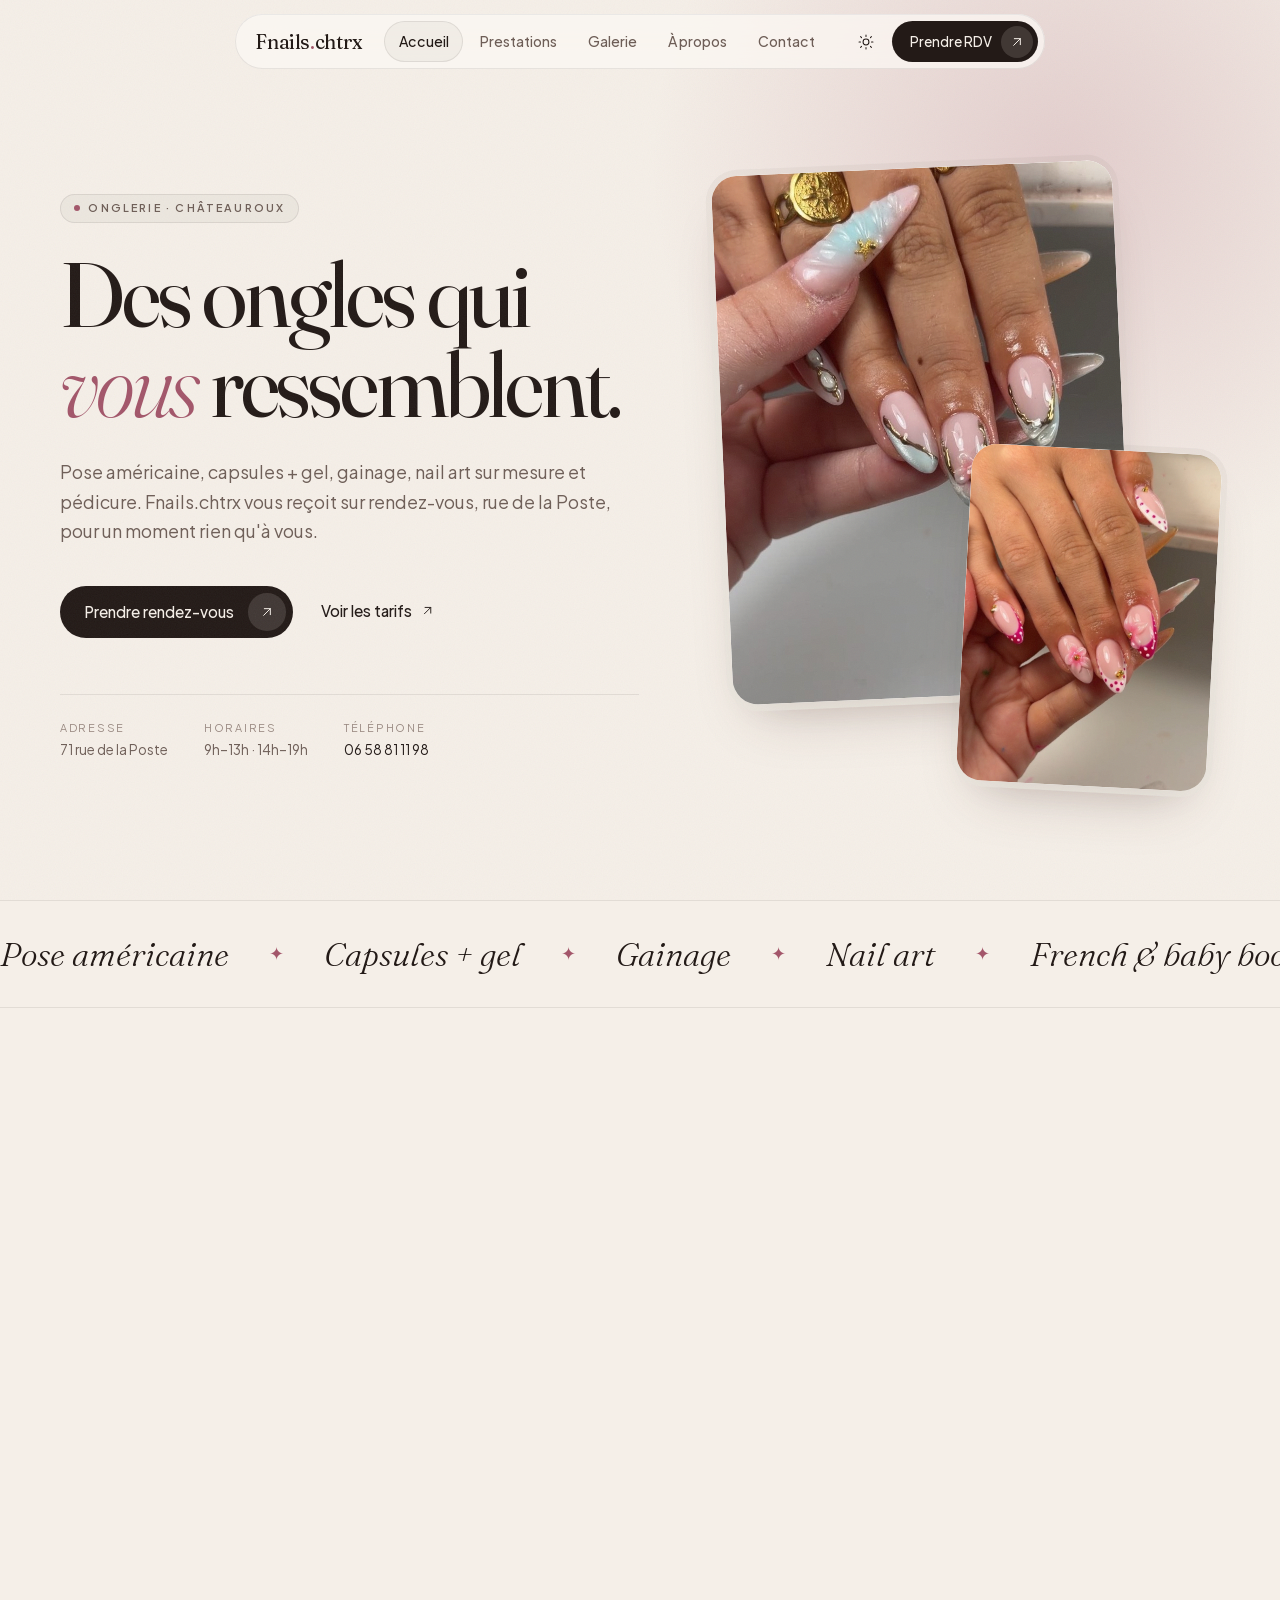
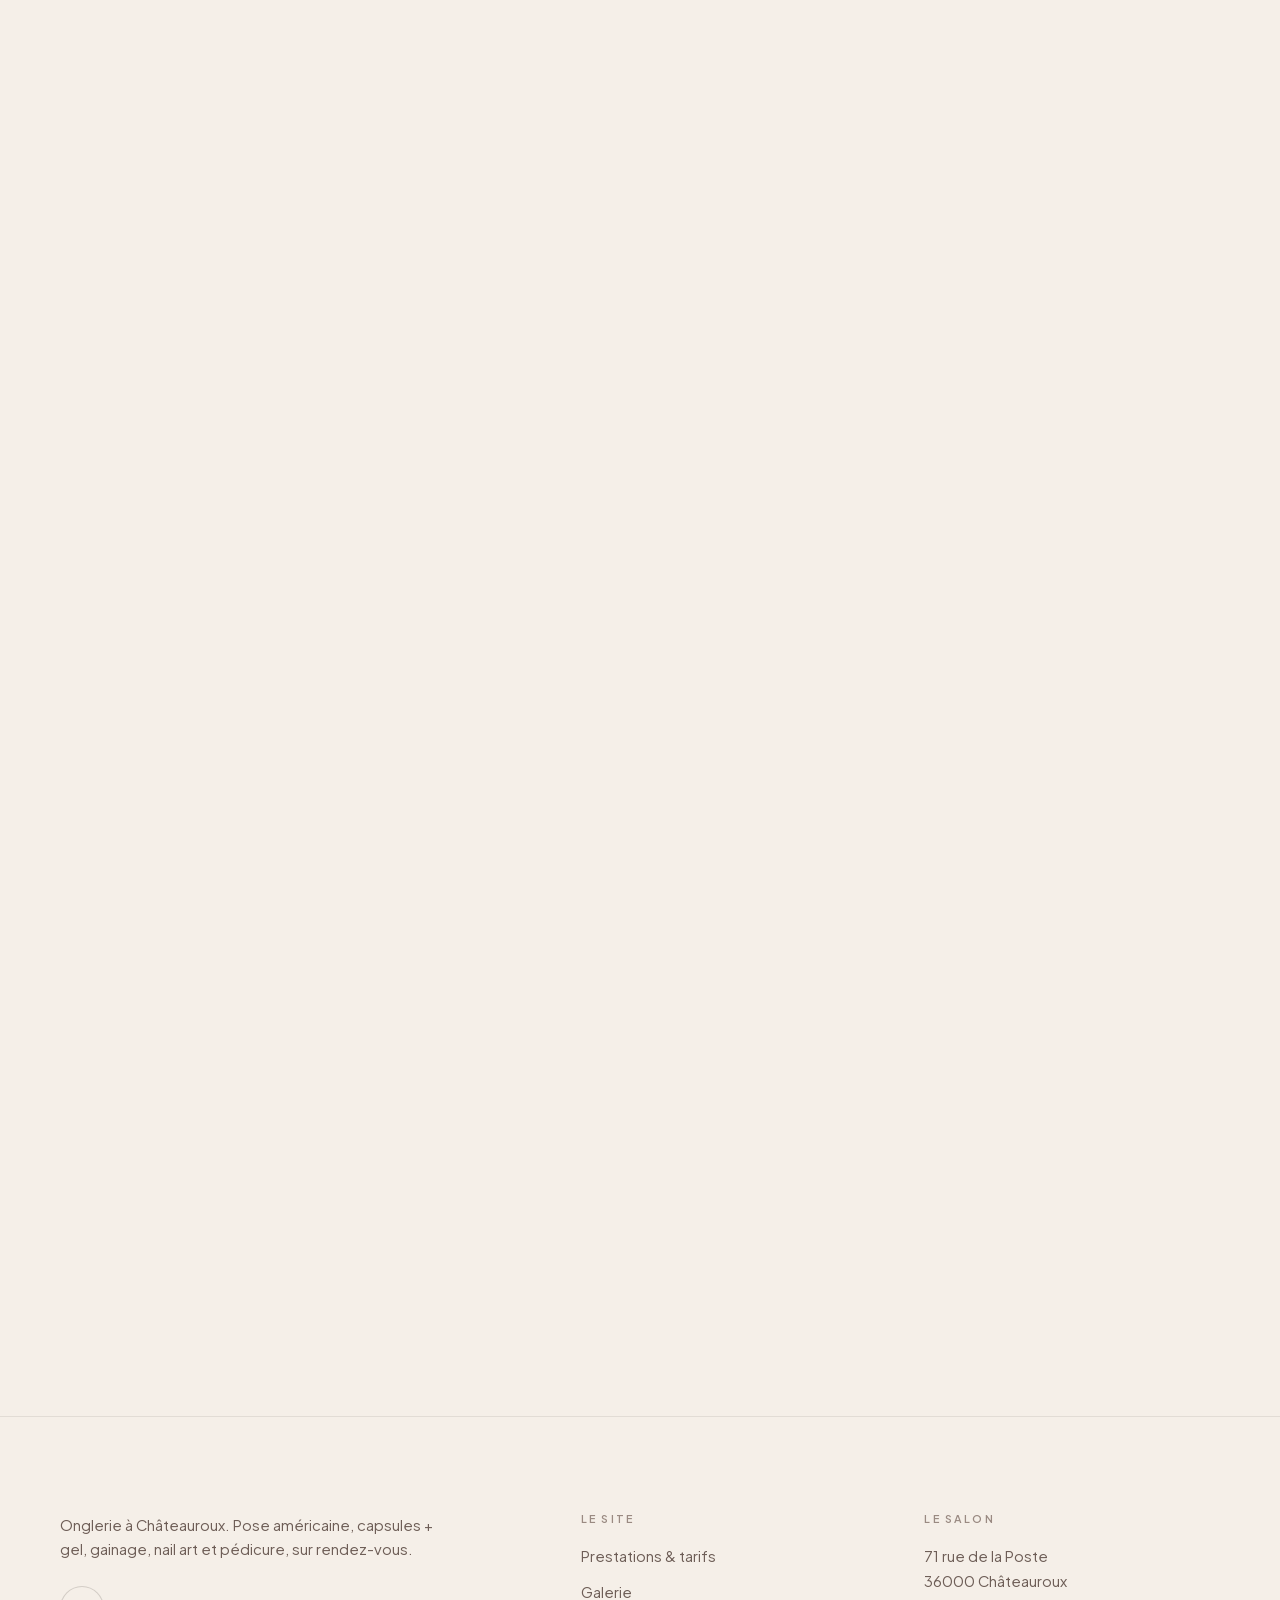
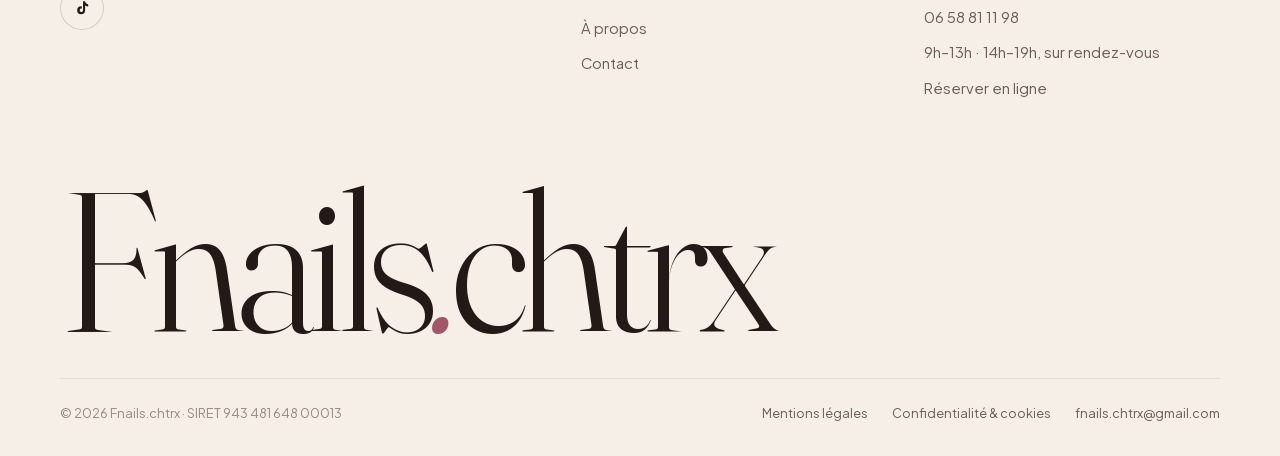
==== commit 07cc0b66: "Audit complet : corriger bugs et renforcer la sécurité Bugs - Le message de confirmation après une r" ====
--- a/index.html
+++ b/index.html
@@ -11,13 +11,18 @@
 <meta property="og:site_name" content="Fnails.chtrx">
 <meta property="og:title" content="Fnails.chtrx · Onglerie à Châteauroux">
 <meta property="og:description" content="Onglerie à Châteauroux : pose américaine, capsules + gel, gainage, nail art sur mesure et pédicure. Sur rendez-vous, 71 rue de la Poste.">
-<meta property="og:image" content="assets/img/nail-art-dore-marbre.jpg">
+<meta property="og:image" content="https://rabichoufleur87.github.io/Onglerie-Chateauroux/assets/img/nail-art-dore-marbre.jpg">
+<meta property="og:url" content="https://rabichoufleur87.github.io/Onglerie-Chateauroux/">
+<meta property="og:locale" content="fr_FR">
+<meta name="twitter:card" content="summary_large_image">
 <meta name="theme-color" content="#f5efe8">
 <link rel="icon" href="data:image/svg+xml,%3Csvg xmlns='http://www.w3.org/2000/svg' viewBox='0 0 64 64'%3E%3Crect width='64' height='64' rx='18' fill='%23231a17'/%3E%3Ctext x='50%25' y='54%25' text-anchor='middle' dominant-baseline='middle' font-family='Georgia,serif' font-style='italic' font-size='40' fill='%23f5efe8'%3Ef%3C/text%3E%3Ccircle cx='47' cy='46' r='4' fill='%23e3a4b2'/%3E%3C/svg%3E">
+<link rel="icon" type="image/png" sizes="32x32" href="assets/img/favicon-32.png">
+<link rel="apple-touch-icon" href="assets/img/icone-180.png">
 <script src="assets/js/theme.js?v=6"></script>
 <link rel="preload" href="assets/fonts/fraunces.woff2" as="font" type="font/woff2" crossorigin>
 <link rel="preload" href="assets/fonts/plus-jakarta-sans.woff2" as="font" type="font/woff2" crossorigin>
-<link rel="stylesheet" href="assets/css/style.css?v=9">
+<link rel="stylesheet" href="assets/css/style.css?v=10">
 </head>
 <body>
 
@@ -326,6 +331,6 @@
   </div>
 </footer>
 
-<script src="assets/js/app.js?v=6" defer></script>
+<script src="assets/js/app.js?v=8" defer></script>
 </body>
 </html>
--- a/assets/css/style.css
+++ b/assets/css/style.css
@@ -149,16 +149,27 @@
 p { margin: 0 0 1em; color: var(--encre-douce); max-width: 62ch; text-wrap: pretty; }
 strong { font-weight: 600; color: var(--encre); }
 
-/* Étiquette au-dessus des titres : un simple mot en italique, sans cadre */
 .surtitre {
-  display: block;
-  margin-bottom: 0.9rem;
-  font-family: var(--police-titre);
-  font-size: 1.1rem;
-  font-style: italic;
-  font-weight: 400;
-  letter-spacing: 0;
-  color: var(--accent);
+  display: inline-flex;
+  align-items: center;
+  gap: 0.55rem;
+  padding: 0.35rem 0.85rem;
+  margin-bottom: 1.6rem;
+  border-radius: 999px;
+  background: var(--coque);
+  box-shadow: inset 0 0 0 1px var(--ligne);
+  font-size: 0.68rem;
+  font-weight: 600;
+  letter-spacing: 0.2em;
+  text-transform: uppercase;
+  color: var(--encre-douce);
+}
+.surtitre::before {
+  content: "";
+  width: 6px;
+  height: 6px;
+  border-radius: 50%;
+  background: var(--accent);
 }
 
 .lien-evitement {
@@ -167,7 +178,7 @@
   top: 1rem;
   z-index: var(--z-evitement);
   padding: 0.75rem 1.25rem;
-  border-radius: 0.6rem;
+  border-radius: 999px;
   background: var(--encre);
   color: var(--sur-encre);
   transform: translateY(-200%);
@@ -175,13 +186,18 @@
 }
 .lien-evitement:focus { transform: translateY(0); }
 
-/* ===== Cartes (coque = conteneur, noyau = carte) ===== */
-.coque { border-radius: var(--rayon-l); }
+/* ===== Double contour (coque + noyau) ===== */
+.coque {
+  padding: var(--bezel);
+  border-radius: var(--rayon-xl);
+  background: var(--coque);
+  box-shadow: inset 0 0 0 1px var(--ligne);
+}
 .noyau {
   height: 100%;
-  border-radius: var(--rayon-l);
+  border-radius: calc(var(--rayon-xl) - var(--bezel));
   background: var(--surface);
-  box-shadow: inset 0 0 0 1px var(--ligne);
+  box-shadow: var(--reflet), var(--ombre-douce);
   overflow: hidden;
 }
 
@@ -192,10 +208,10 @@
   display: inline-flex;
   align-items: center;
   gap: 0.9rem;
-  padding: 0 1.5rem;
+  padding: 0.45rem 0.45rem 0.45rem 1.5rem;
   min-height: 3.25rem;
   border: 0;
-  border-radius: 0.75rem;
+  border-radius: 999px;
   background: var(--btn-fond);
   color: var(--btn-texte);
   font: 500 0.95rem/1 var(--police-texte);
@@ -206,9 +222,22 @@
 }
 .btn:hover { box-shadow: var(--ombre); }
 .btn:active { transform: scale(0.98); }
-.btn__icone { display: inline-flex; transition: transform 0.5s var(--ressort); }
+.btn__icone {
+  display: inline-flex;
+  align-items: center;
+  justify-content: center;
+  width: 2.35rem;
+  height: 2.35rem;
+  border-radius: 50%;
+  background: color-mix(in srgb, var(--btn-texte) 14%, transparent);
+  transition: transform 0.5s var(--ressort), background-color 0.4s var(--ease);
+}
 .btn__icone svg { width: 1rem; height: 1rem; }
-.btn:hover .btn__icone { transform: translate(3px, -2px); }
+.btn:hover .btn__icone {
+  transform: translate(3px, -1px) scale(1.06);
+  background: var(--accent);
+  color: var(--sur-encre);
+}
 .btn--clair {
   --btn-fond: var(--surface);
   --btn-texte: var(--encre);
@@ -218,7 +247,8 @@
   --btn-fond: var(--sur-encre);
   --btn-texte: var(--encre);
 }
-.btn--petit { min-height: 2.6rem; padding: 0 1.1rem; font-size: 0.85rem; gap: 0.6rem; border-radius: 0.6rem; }
+.btn--petit { min-height: 2.6rem; padding: 0.3rem 0.3rem 0.3rem 1.1rem; font-size: 0.85rem; gap: 0.6rem; }
+.btn--petit .btn__icone { width: 2rem; height: 2rem; }
 .btn--simple { padding: 0 1.5rem; }
 button.btn[disabled] { opacity: 0.6; cursor: progress; }
 
@@ -258,7 +288,7 @@
   align-items: center;
   gap: 0.35rem;
   padding: 0.4rem 0.4rem 0.4rem 1.25rem;
-  border-radius: 1rem;
+  border-radius: 999px;
   background: var(--verre);
   -webkit-backdrop-filter: blur(22px) saturate(1.4);
   backdrop-filter: blur(22px) saturate(1.4);
@@ -281,7 +311,7 @@
   position: relative;
   display: block;
   padding: 0.55rem 0.9rem;
-  border-radius: 0.6rem;
+  border-radius: 999px;
   font-size: 0.88rem;
   font-weight: 500;
   color: var(--encre-douce);
@@ -421,6 +451,19 @@
   padding: clamp(7.5rem, 14vh, 10rem) 0 clamp(4rem, 8vh, 6rem);
   overflow: hidden;
 }
+.heros::before {
+  content: "";
+  position: absolute;
+  width: 70vw;
+  height: 70vw;
+  max-width: 900px;
+  max-height: 900px;
+  right: -18vw;
+  top: -22vw;
+  border-radius: 50%;
+  background: radial-gradient(circle, color-mix(in srgb, var(--accent) 22%, transparent), transparent 65%);
+  pointer-events: none;
+}
 .heros__grille {
   position: relative;
   display: grid;
@@ -459,8 +502,8 @@
   box-shadow: var(--ombre);
 }
 .cascade__photo .noyau img { width: 100%; height: 100%; object-fit: cover; }
-.cascade__photo--1 { inset: 0 18% 14% 0; }
-.cascade__photo--2 { width: 52%; aspect-ratio: 3 / 4; right: 0; bottom: 0; }
+.cascade__photo--1 { inset: 0 18% 14% 0; transform: rotate(-2.5deg); }
+.cascade__photo--2 { width: 52%; aspect-ratio: 3 / 4; right: 0; bottom: 0; transform: rotate(3deg); }
 .cascade__etiquette {
   position: absolute;
   left: -1.5rem;
@@ -514,7 +557,7 @@
   color: var(--encre);
   white-space: nowrap;
 }
-.defilant__piste li::after { content: "/"; font-style: normal; font-weight: 300; color: var(--encre-pale); }
+.defilant__piste li::after { content: "✦"; font-style: normal; font-size: 0.55em; color: var(--accent); }
 @keyframes defiler { to { transform: translateX(-50%); } }
 
 /* ===== Bento prestations ===== */
@@ -541,12 +584,16 @@
 .tuile__haut { display: flex; justify-content: space-between; align-items: flex-start; gap: 1rem; margin-bottom: 2.5rem; }
 .tuile__num { font-size: 0.72rem; letter-spacing: 0.18em; color: var(--encre-pale); }
 .tuile__prix {
-  font-family: var(--police-titre);
-  font-size: 1.05rem;
-  font-variant-numeric: tabular-nums lining-nums;
-  color: var(--encre-douce);
+  padding: 0.35rem 0.75rem;
+  border-radius: 999px;
+  background: var(--fond);
+  box-shadow: inset 0 0 0 1px var(--ligne);
+  font-size: 0.8rem;
+  font-weight: 500;
+  font-variant-numeric: tabular-nums;
   white-space: nowrap;
 }
+/* Texte à gauche, petite photo portrait à droite */
 .tuile--mixte { flex-direction: row; gap: clamp(1rem, 2vw, 1.75rem); }
 .tuile__texte { flex: 1; min-width: 0; display: flex; flex-direction: column; }
 .tuile--mixte .tuile__haut { margin-bottom: 1.5rem; }
@@ -596,15 +643,24 @@
 .tuile--photo h3 { color: #fbf6f2; font-size: clamp(1.8rem, 3vw, 2.6rem); }
 .tuile--photo p { color: rgba(251, 246, 242, 0.82); }
 .tuile--photo .tuile__num { color: rgba(251, 246, 242, 0.7); }
-.tuile--photo .tuile__prix { color: rgba(251, 246, 242, 0.9); }
+.tuile--photo .tuile__prix { background: rgba(251, 246, 242, 0.14); box-shadow: inset 0 0 0 1px rgba(251, 246, 242, 0.25); color: #fbf6f2; }
 .coque:hover .tuile--photo img { transform: scale(1.03); }
 .tuile--sombre { background: var(--encre); color: var(--sur-encre); }
 .tuile--sombre h3 { color: var(--sur-encre); }
 .tuile--sombre p { color: color-mix(in srgb, var(--sur-encre) 72%, transparent); }
 .tuile--sombre .tuile__num { color: color-mix(in srgb, var(--sur-encre) 55%, transparent); }
-.tuile__fleche { display: inline-flex; margin-left: auto; transition: transform 0.5s var(--ressort); }
-.tuile__fleche svg { width: 1.25rem; height: 1.25rem; }
-.tuile--sombre:hover .tuile__fleche { transform: translate(3px, -3px); }
+.tuile__fleche {
+  display: inline-flex;
+  align-items: center;
+  justify-content: center;
+  width: 2.6rem;
+  height: 2.6rem;
+  border-radius: 50%;
+  background: color-mix(in srgb, var(--sur-encre) 14%, transparent);
+  transition: transform 0.5s var(--ressort), background-color 0.4s var(--ease);
+}
+.tuile__fleche svg { width: 1rem; height: 1rem; }
+.tuile--sombre:hover .tuile__fleche { transform: translate(3px, -3px) scale(1.06); background: var(--accent); }
 .coque { transition: transform 0.7s var(--ease); }
 .bento > .coque:hover { transform: translateY(-4px); }
 
@@ -704,6 +760,7 @@
   right: 0;
   bottom: 0;
   width: 46%;
+  transform: rotate(2.5deg);
   box-shadow: var(--ombre);
 }
 .duo__photos .coque + .coque .noyau { aspect-ratio: 3 / 4; }
@@ -754,6 +811,17 @@
   align-items: end;
   gap: 2.5rem;
 }
+.appel .noyau::before {
+  content: "";
+  position: absolute;
+  width: 520px;
+  height: 520px;
+  right: -140px;
+  top: -220px;
+  border-radius: 50%;
+  background: radial-gradient(circle, color-mix(in srgb, var(--accent) 45%, transparent), transparent 65%);
+  pointer-events: none;
+}
 .appel h2 { color: var(--sur-encre); margin-bottom: 1rem; position: relative; }
 .appel p { color: color-mix(in srgb, var(--sur-encre) 70%, transparent); margin: 0; position: relative; }
 .appel .actions { position: relative; }
@@ -764,6 +832,17 @@
   position: relative;
   padding: clamp(9rem, 20vh, 12rem) 0 clamp(3.5rem, 7vw, 6rem);
   overflow: hidden;
+}
+.heros-page::before {
+  content: "";
+  position: absolute;
+  width: 640px;
+  height: 640px;
+  right: -200px;
+  top: -300px;
+  border-radius: 50%;
+  background: radial-gradient(circle, color-mix(in srgb, var(--accent) 18%, transparent), transparent 65%);
+  pointer-events: none;
 }
 .heros-page__grille {
   position: relative;
@@ -854,12 +933,17 @@
 .galerie-vignette {
   break-inside: avoid;
   margin: 0 0 1rem;
+  padding: var(--bezel);
+  border-radius: var(--rayon-xl);
+  background: var(--coque);
+  box-shadow: inset 0 0 0 1px var(--ligne);
 }
 .galerie-vignette img {
   width: 100%;
   aspect-ratio: 4 / 5;
   object-fit: cover;
-  border-radius: var(--rayon-l);
+  border-radius: calc(var(--rayon-xl) - var(--bezel));
+  box-shadow: var(--ombre-douce);
   transition: transform 1s var(--ease), filter 0.6s var(--ease);
 }
 .galerie-vignette:nth-child(3n + 2) img { aspect-ratio: 3 / 4.4; }
@@ -917,13 +1001,16 @@
 .contact__infos { position: sticky; top: 7rem; }
 .info-liste { list-style: none; margin: 0; padding: 0; }
 .info-liste li {
-  display: block;
-  padding: 1.1rem 0;
+  display: grid;
+  grid-template-columns: 2.75rem minmax(0, 1fr);
+  gap: 1rem;
+  align-items: start;
+  padding: 1.35rem 0;
   border-top: 1px solid var(--ligne);
 }
 .info-liste li:last-child { border-bottom: 1px solid var(--ligne); }
 .info-liste .icone {
-  display: none;
+  display: inline-flex;
   align-items: center;
   justify-content: center;
   width: 2.75rem;
@@ -1136,6 +1223,10 @@
   transition-delay: var(--delai, 0s);
 }
 .js .reveal.visible { opacity: 1; transform: none; }
+.js .cascade__photo--1.reveal { transform: translateY(2.5rem) rotate(-2.5deg); }
+.js .cascade__photo--2.reveal { transform: translateY(3.5rem) rotate(3deg); }
+.js .cascade__photo--1.reveal.visible { transform: rotate(-2.5deg); }
+.js .cascade__photo--2.reveal.visible { transform: rotate(3deg); }
 
 /* ===== Responsive ===== */
 @media (max-width: 1080px) {
@@ -1214,6 +1305,15 @@
   height: 1px;
   overflow: hidden;
 }
+/* Formulaire + iframe techniques utilisés pour transmettre une pièce jointe
+   (voir assets/js/app.js) : jamais affichés, ne gênent jamais la mise en page. */
+.rdv-technique {
+  position: absolute;
+  left: -10000px;
+  width: 1px;
+  height: 1px;
+  overflow: hidden;
+}
 .mention-rgpd { margin: 0; max-width: none; font-size: 0.78rem; line-height: 1.55; color: var(--encre-pale); }
 .mention-rgpd a { color: var(--encre-douce); text-underline-offset: 2px; }
 .a-completer {
@@ -1228,9 +1328,18 @@
 .prose table { width: 100%; border-collapse: collapse; font-size: 0.9rem; margin: 0 0 1.5rem; }
 .prose th, .prose td { text-align: left; vertical-align: top; padding: 0.75rem 0.75rem 0.75rem 0; border-top: 1px solid var(--ligne); color: var(--encre-douce); }
 .prose th { color: var(--encre); font-weight: 600; }
-.prose__sommaire { display: flex; flex-wrap: wrap; gap: 0.25rem 1.5rem; list-style: none; padding: 0 !important; margin: 0 0 3rem; font-size: 0.9rem; }
-.prose__sommaire a { color: var(--encre-douce); text-decoration: underline; text-decoration-color: var(--ligne-forte); text-underline-offset: 4px; }
-.prose__sommaire a:hover { color: var(--accent); text-decoration-color: currentColor; }
+.prose__sommaire { display: flex; flex-wrap: wrap; gap: 0.5rem; list-style: none; padding: 0 !important; margin: 0 0 3rem; }
+.prose__sommaire a {
+  display: inline-block;
+  padding: 0.4rem 0.85rem;
+  border-radius: 999px;
+  background: var(--coque);
+  box-shadow: inset 0 0 0 1px var(--ligne);
+  font-size: 0.82rem;
+  text-decoration: none;
+  color: var(--encre-douce);
+}
+.prose__sommaire a:hover { color: var(--accent); }
 .prose h2 { scroll-margin-top: 6rem; }
 .prose__maj { font-size: 0.85rem; color: var(--encre-pale); }
 
@@ -1273,7 +1382,7 @@
     display: flex;
     gap: 0.4rem;
     padding: 0.4rem;
-    border-radius: 1.1rem;
+    border-radius: 999px;
     background: var(--verre);
     -webkit-backdrop-filter: blur(22px) saturate(1.4);
     backdrop-filter: blur(22px) saturate(1.4);
@@ -1301,7 +1410,7 @@
   .js .reveal { transform: translateY(1.25rem); transition-duration: 0.7s, 0.8s; }
 
   /* Petites étiquettes lisibles (12 px) */
-  .heros__infos span, .fiche span, .info-liste span.libelle, .champ label small,
+  .surtitre, .heros__infos span, .fiche span, .info-liste span.libelle, .champ label small,
   .tuile__num, .pied h2, .tarifs__tete span, .tarifs__prix small { font-size: 0.75rem; }
 
   /* Zones tactiles d'au moins 44 px */
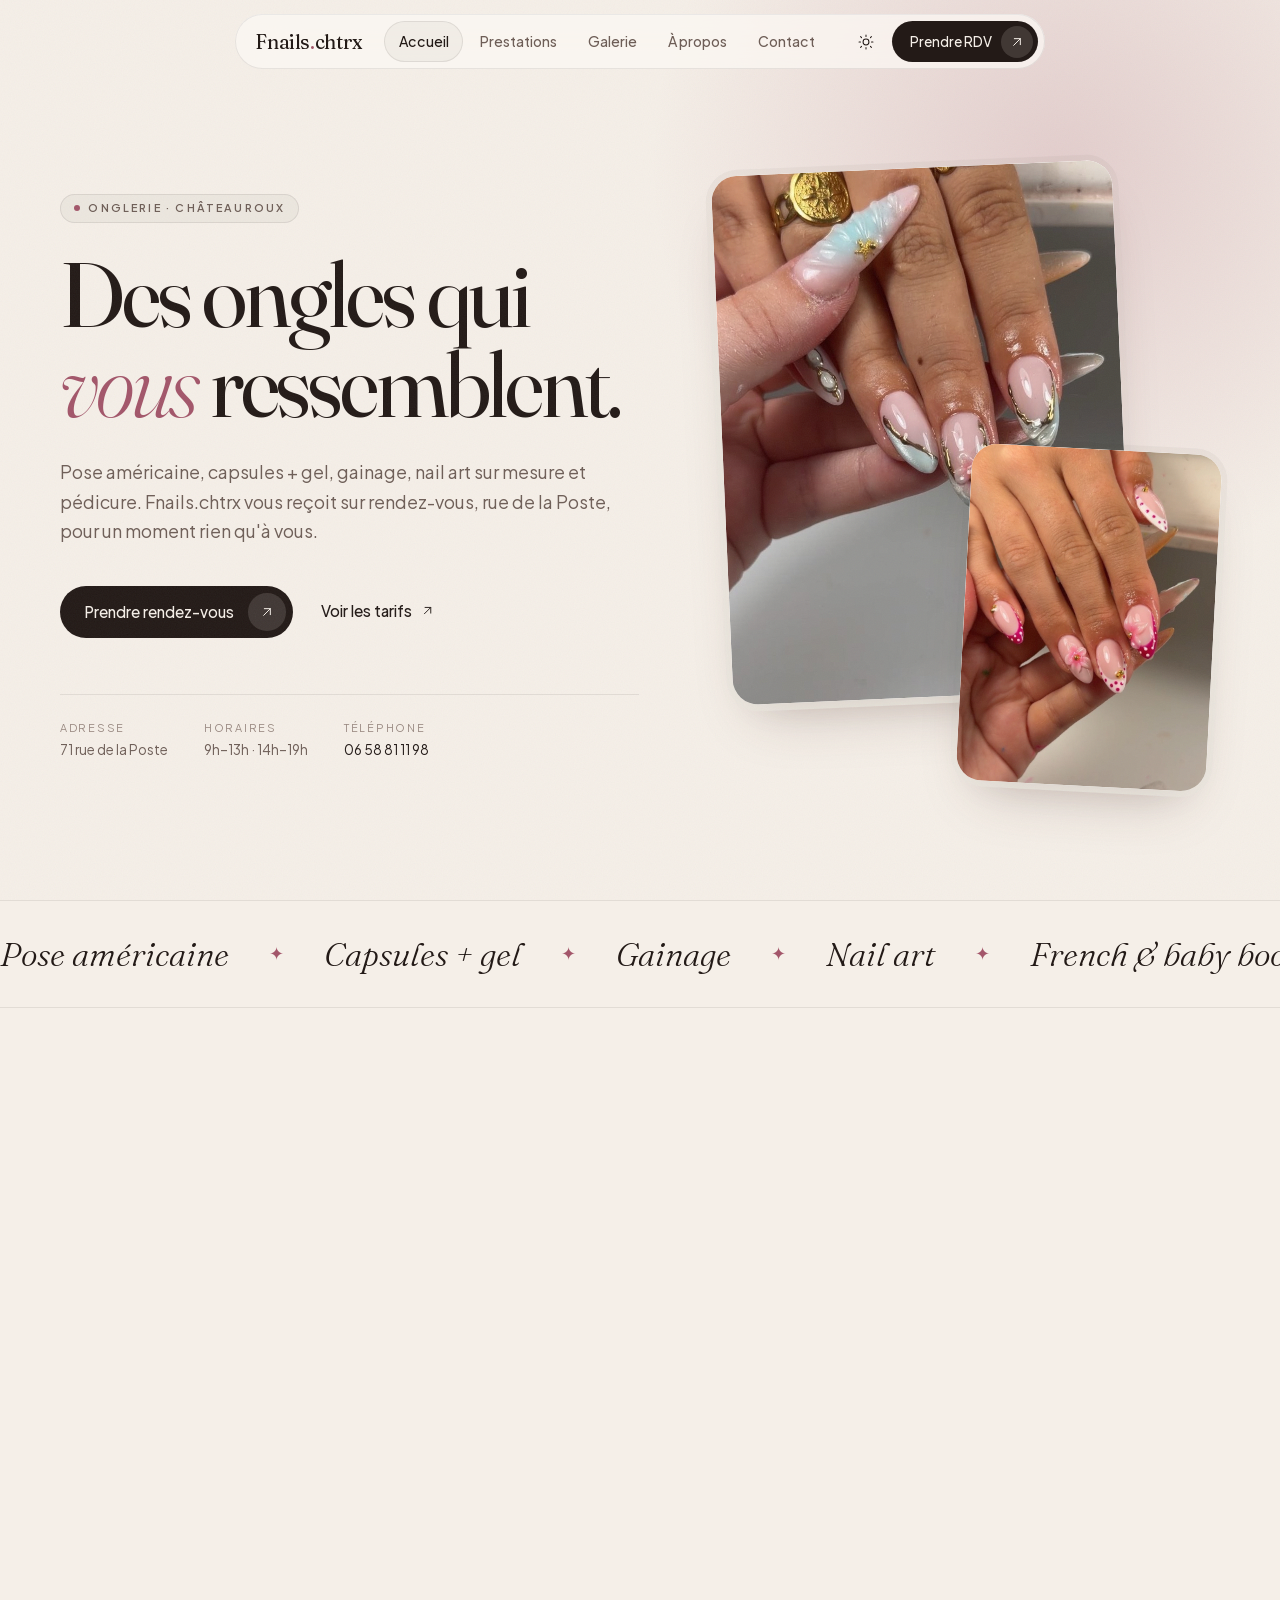
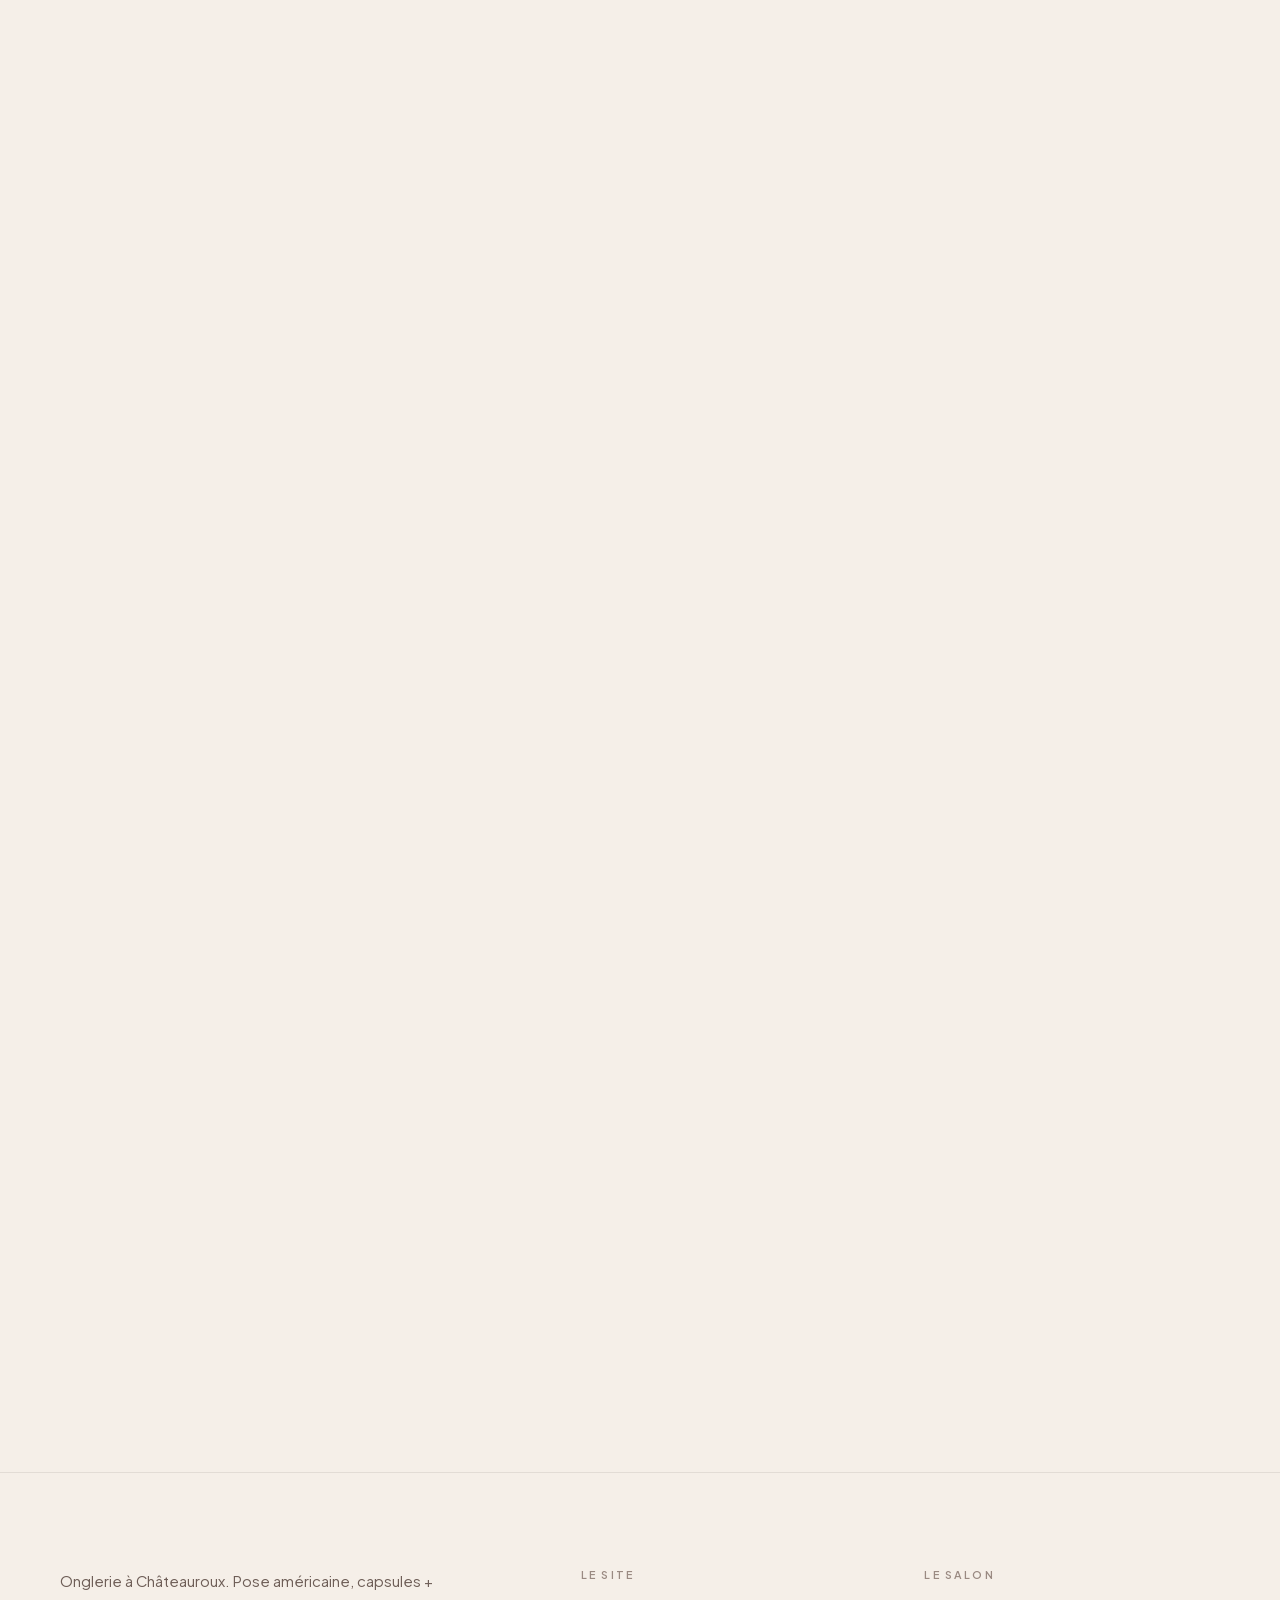
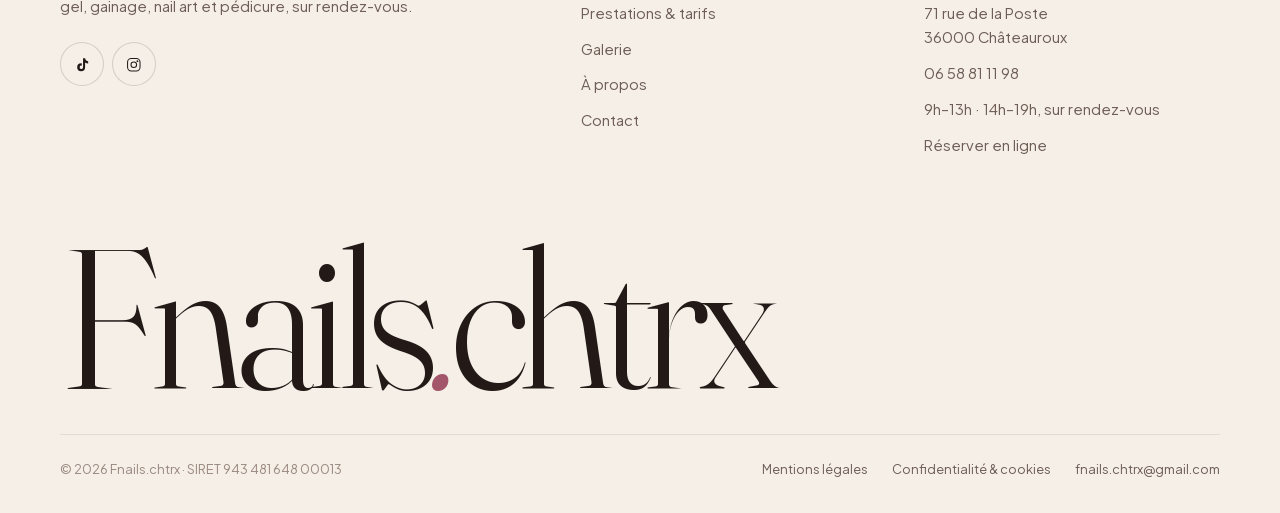
==== commit 5d6765be: "Rendre le lien Instagram cliquable partout sur le site Le compte Instagram (@fnails.chtrx) était men" ====
--- a/index.html
+++ b/index.html
@@ -261,7 +261,7 @@
         <li><span>Adresse</span>71 rue de la Poste, 36000 Châteauroux</li>
         <li><span>Horaires</span>9h–13h et 14h–19h, sur rendez-vous</li>
         <li><span>Téléphone</span><a href="tel:+33658811198">06 58 81 11 98</a></li>
-        <li><span>Réseaux</span><a href="https://www.tiktok.com/@fnails.chtrx_" target="_blank" rel="noopener noreferrer">TikTok @fnails.chtrx_</a></li>
+        <li><span>Réseaux</span><a href="https://www.tiktok.com/@fnails.chtrx_" target="_blank" rel="noopener noreferrer">TikTok @fnails.chtrx_</a> · <a href="https://www.instagram.com/fnails.chtrx/" target="_blank" rel="noopener noreferrer">Instagram @fnails.chtrx</a></li>
       </ul>
       <div class="reveal" style="--delai:0.28s"><a class="lien-fleche" href="a-propos.html">En savoir plus sur le salon <svg viewBox="0 0 24 24" fill="none" stroke="currentColor" stroke-width="1.5" stroke-linecap="round" stroke-linejoin="round" aria-hidden="true"><path d="M7 17 17 7M8 7h9v9"/></svg></a></div>
     </div>
@@ -297,7 +297,7 @@
       <div>
         <p>Onglerie à Châteauroux. Pose américaine, capsules + gel, gainage, nail art et pédicure, sur rendez-vous.</p>
         <div class="pied__reseaux">
-          <a href="https://www.tiktok.com/@fnails.chtrx_" target="_blank" rel="noopener noreferrer" aria-label="TikTok Fnails.chtrx"><svg viewBox="0 0 24 24" fill="currentColor" aria-hidden="true"><path d="M16.5 3c.4 2.2 1.9 3.9 4.2 4.2v3c-1.5 0-3-.4-4.2-1.2v6.4a5.4 5.4 0 1 1-5.4-5.4c.3 0 .6 0 .9.1v3.1a2.3 2.3 0 1 0 1.7 2.2V3h2.8z"/></svg></a>
+          <a href="https://www.tiktok.com/@fnails.chtrx_" target="_blank" rel="noopener noreferrer" aria-label="TikTok Fnails.chtrx"><svg viewBox="0 0 24 24" fill="currentColor" aria-hidden="true"><path d="M16.5 3c.4 2.2 1.9 3.9 4.2 4.2v3c-1.5 0-3-.4-4.2-1.2v6.4a5.4 5.4 0 1 1-5.4-5.4c.3 0 .6 0 .9.1v3.1a2.3 2.3 0 1 0 1.7 2.2V3h2.8z"/></svg></a><a href="https://www.instagram.com/fnails.chtrx/" target="_blank" rel="noopener noreferrer" aria-label="Instagram Fnails.chtrx"><svg viewBox="0 0 24 24" fill="none" stroke="currentColor" stroke-width="1.4" stroke-linecap="round" stroke-linejoin="round" aria-hidden="true"><rect x="3.5" y="3.5" width="17" height="17" rx="5"/><circle cx="12" cy="12" r="3.8"/><circle cx="17" cy="7" r="0.6" fill="currentColor"/></svg></a>
         </div>
       </div>
       <div>
--- a/assets/css/style.css
+++ b/assets/css/style.css
@@ -1305,15 +1305,6 @@
   height: 1px;
   overflow: hidden;
 }
-/* Formulaire + iframe techniques utilisés pour transmettre une pièce jointe
-   (voir assets/js/app.js) : jamais affichés, ne gênent jamais la mise en page. */
-.rdv-technique {
-  position: absolute;
-  left: -10000px;
-  width: 1px;
-  height: 1px;
-  overflow: hidden;
-}
 .mention-rgpd { margin: 0; max-width: none; font-size: 0.78rem; line-height: 1.55; color: var(--encre-pale); }
 .mention-rgpd a { color: var(--encre-douce); text-underline-offset: 2px; }
 .a-completer {
